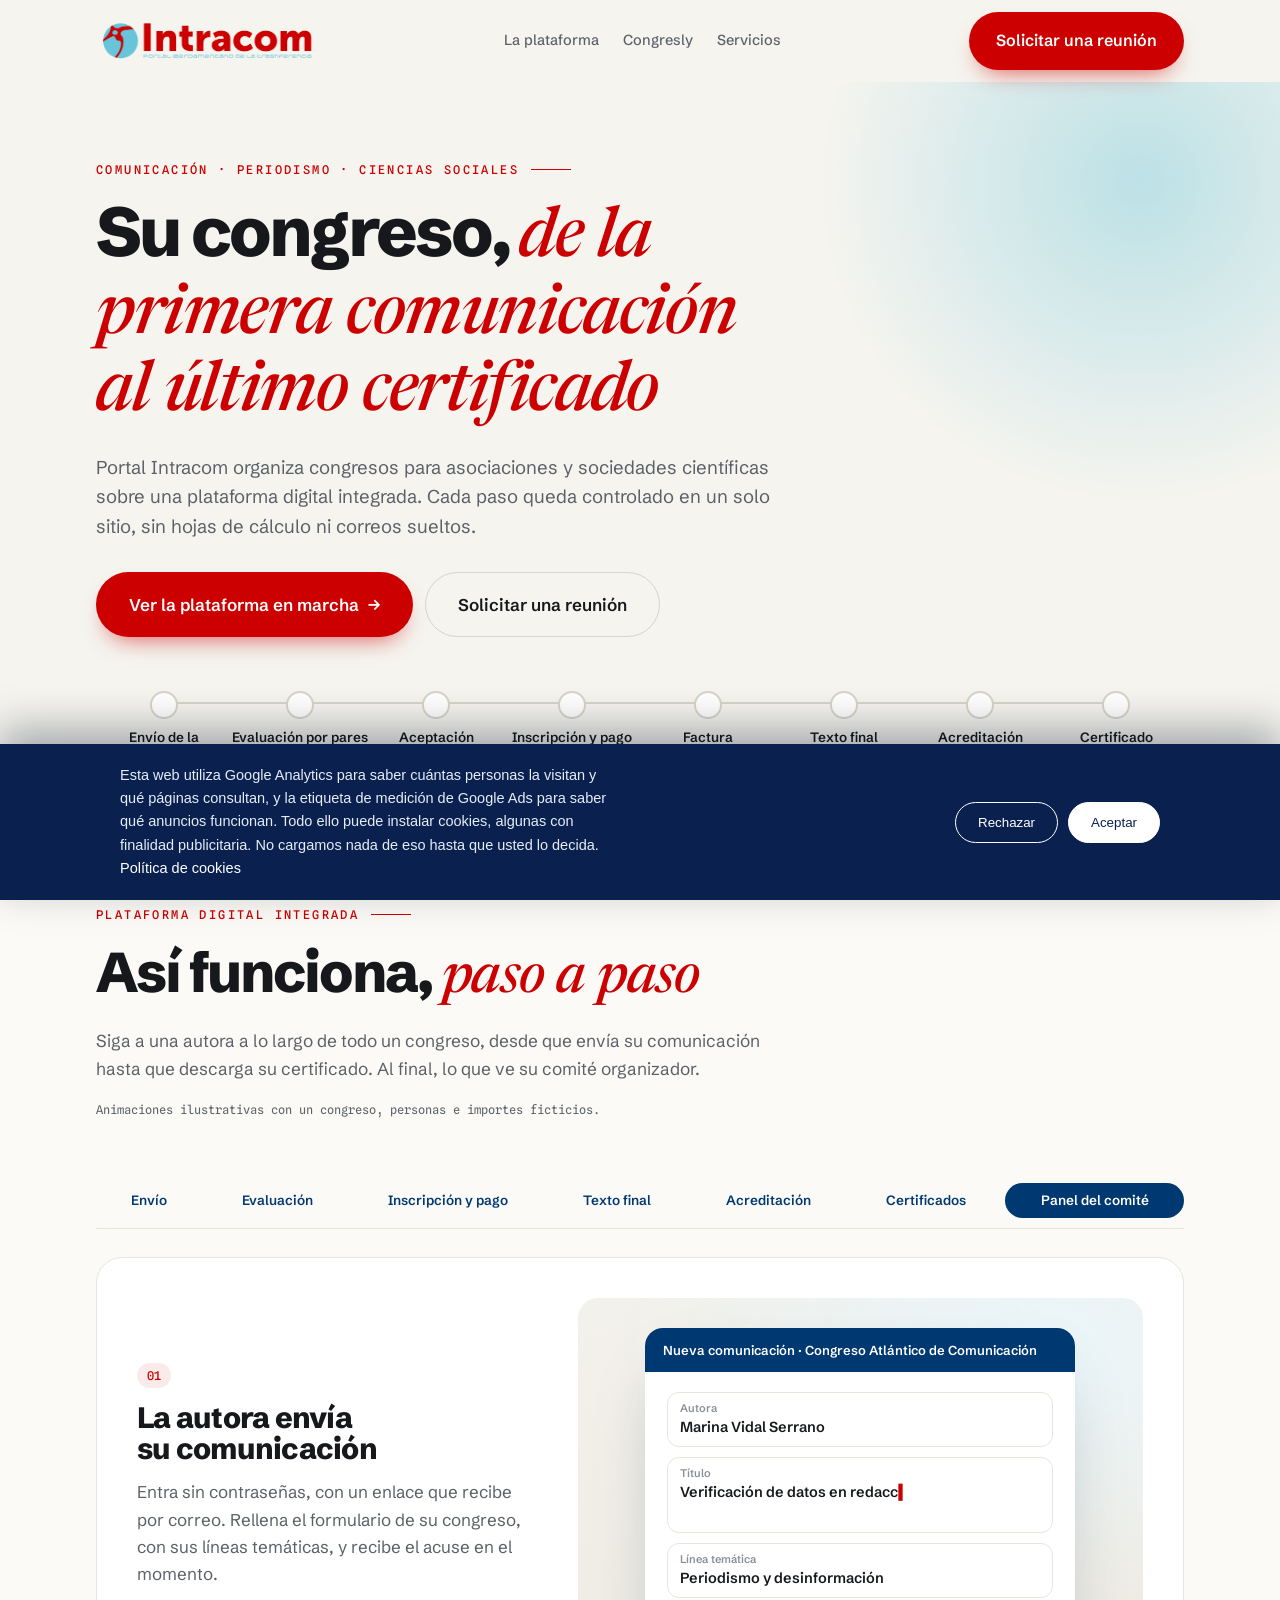
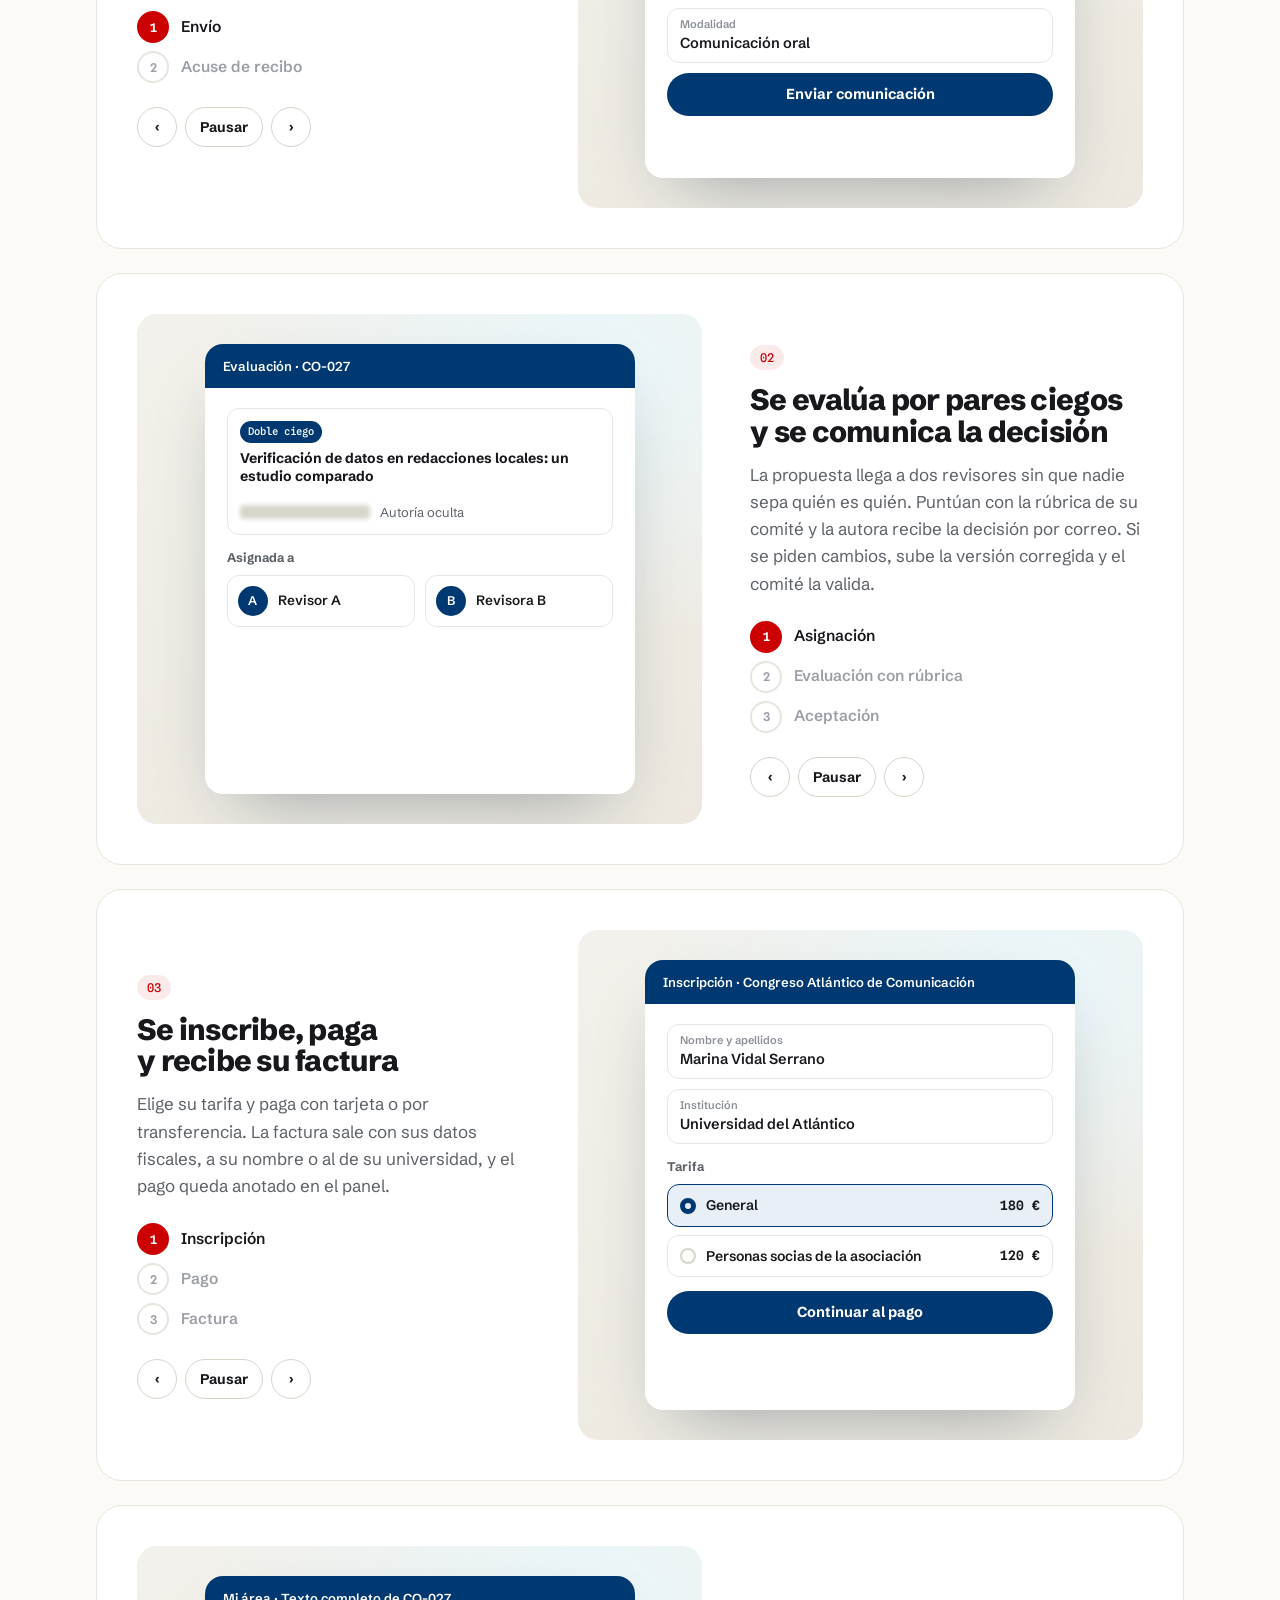
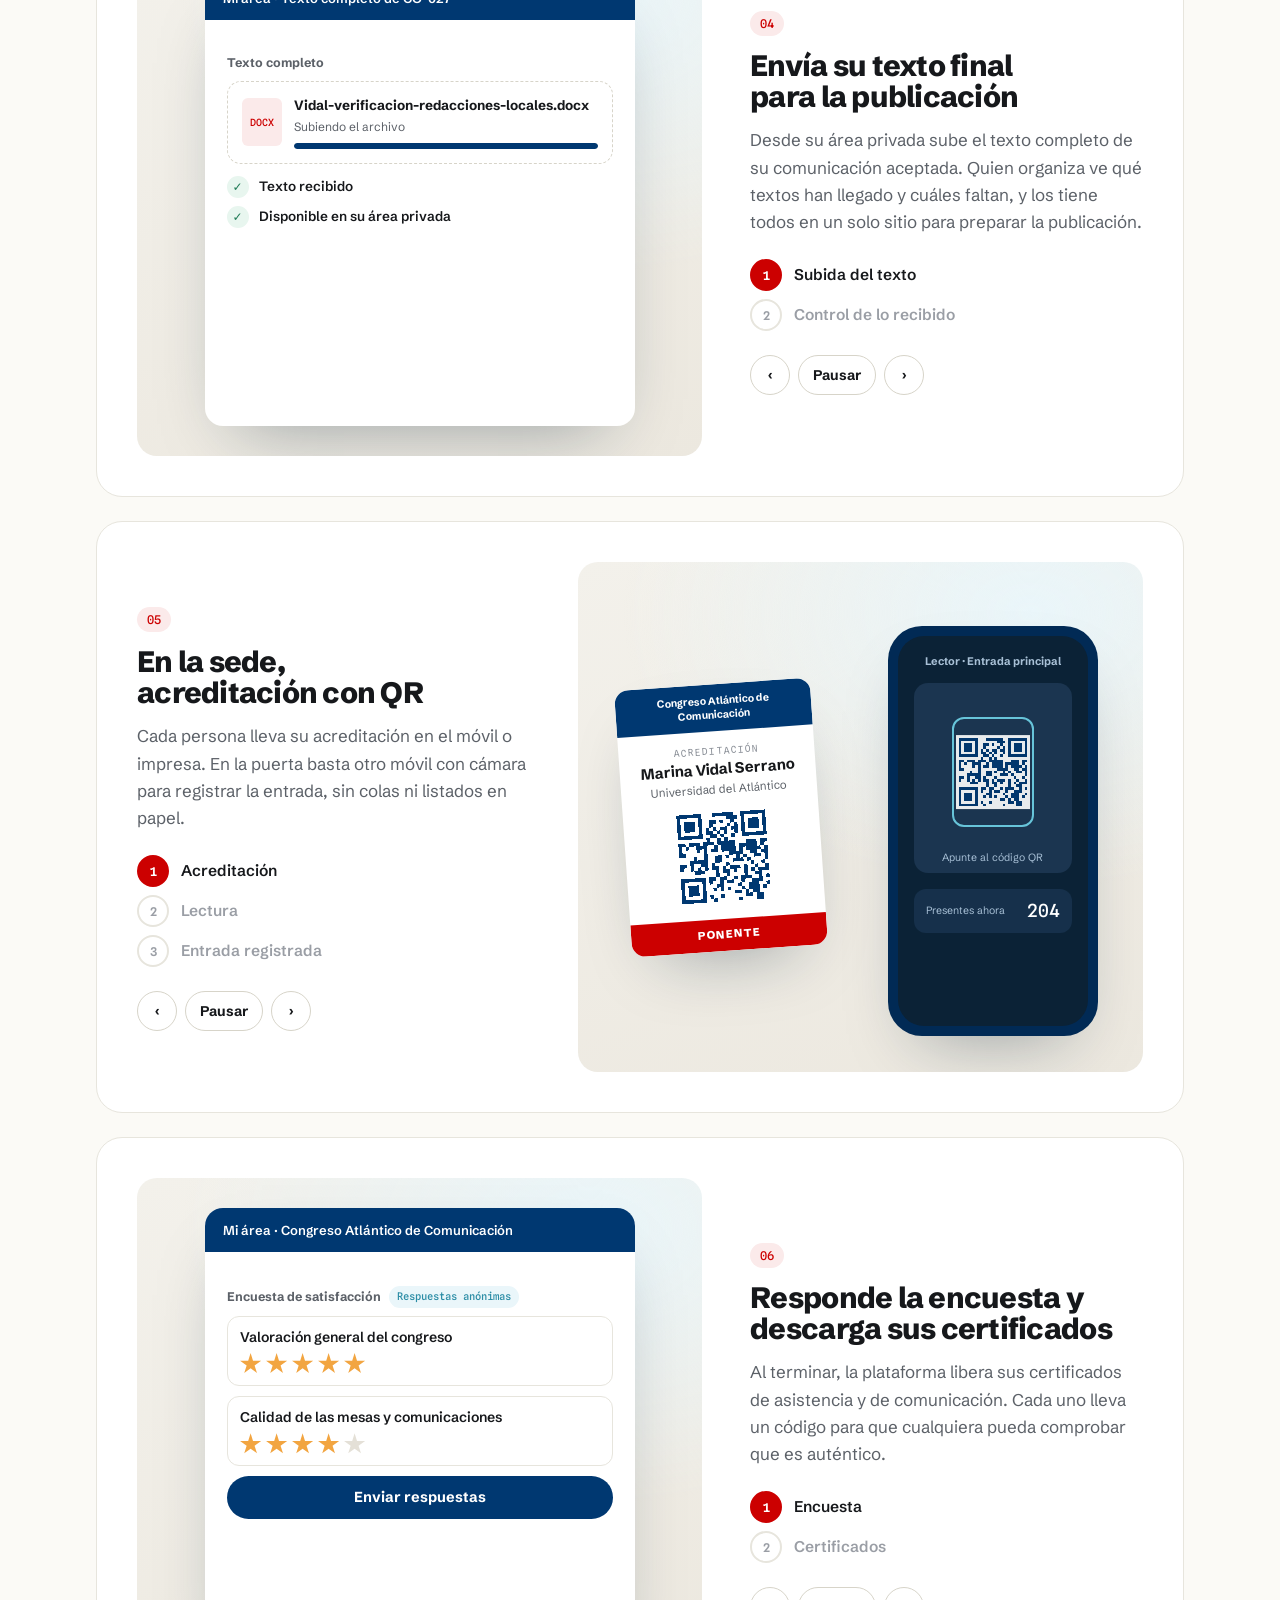
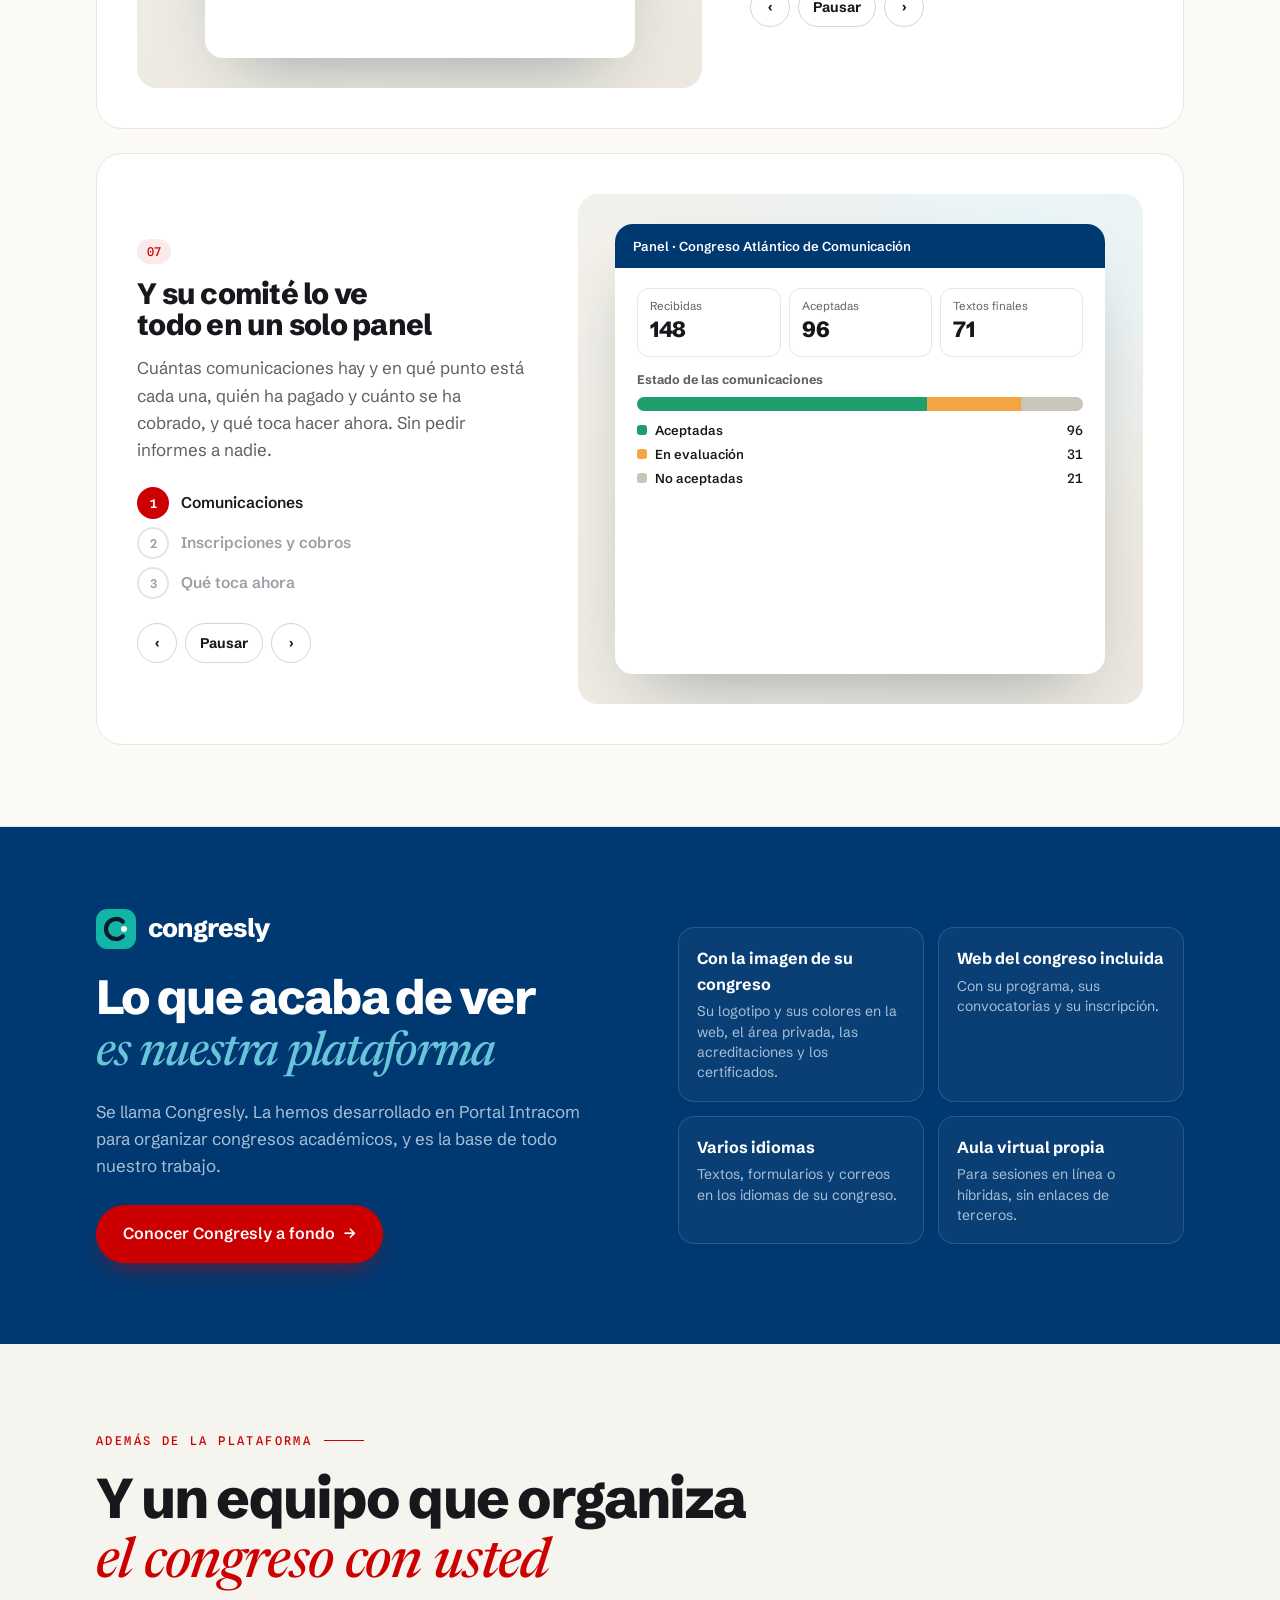
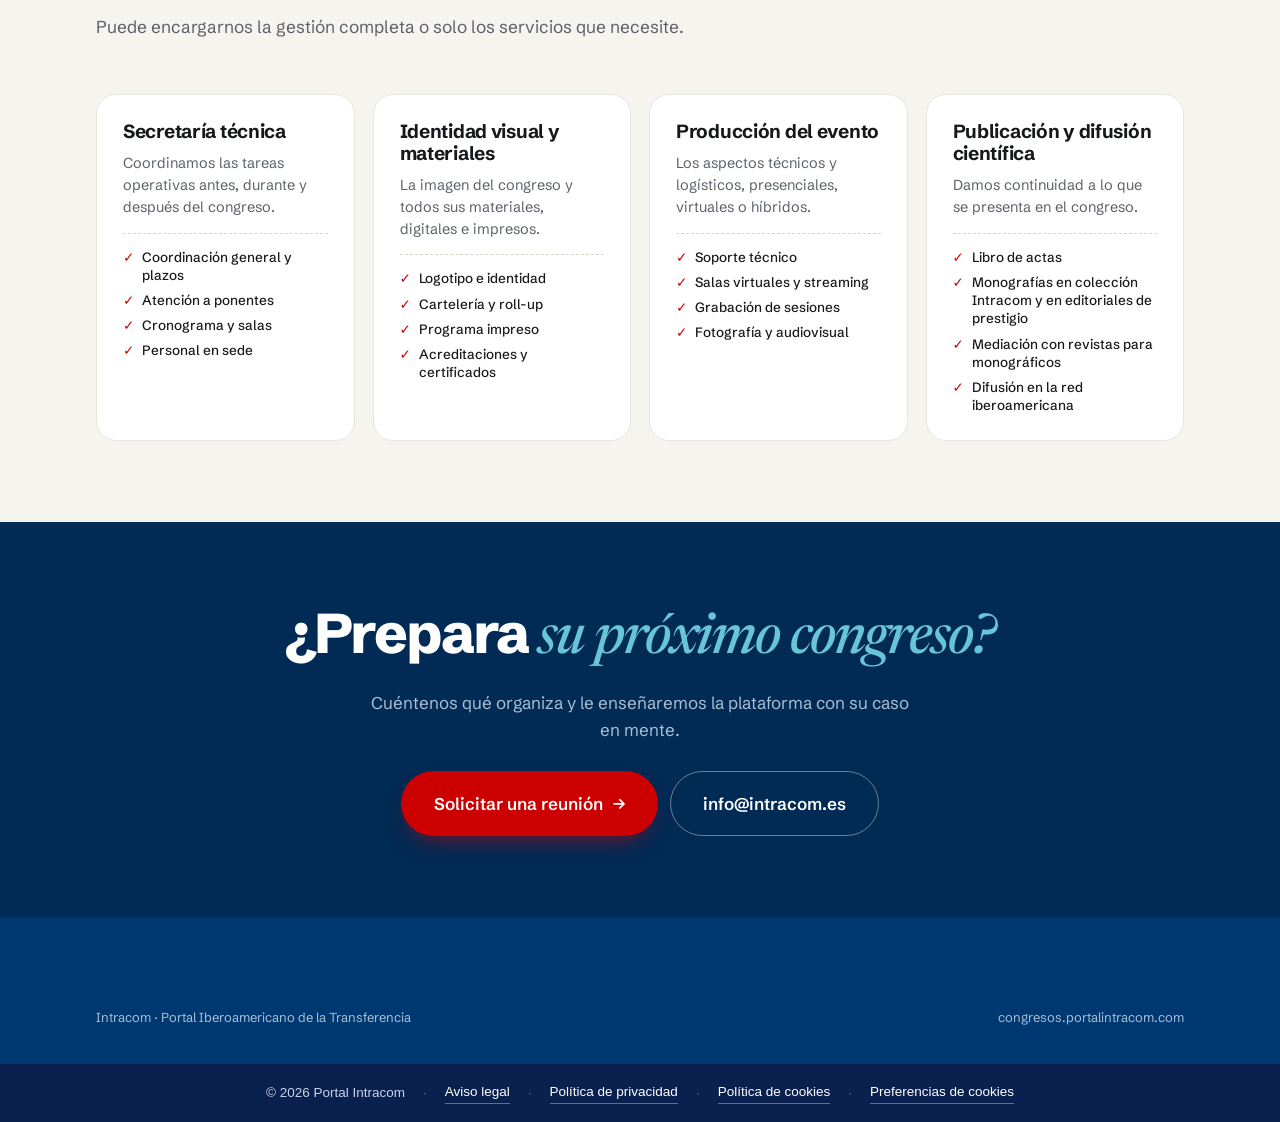
==== comunicacion/index.html @ d0b71572 "Página de campaña para sociedades de comunicación, periodismo y ciencias sociales Recorrido animado " ====
<!DOCTYPE html>
<html lang="es" data-theme="light">
<head>
<meta charset="utf-8">
<meta name="viewport" content="width=device-width, initial-scale=1">
<title>Su congreso, en una sola plataforma · Portal Intracom</title>
<meta name="description" content="Portal Intracom organiza congresos de comunicación, periodismo y ciencias sociales sobre una plataforma digital que controla todo el proceso: comunicaciones, evaluación por pares, inscripción, pago, factura, textos finales, acreditación y certificados.">
<meta name="robots" content="noindex, follow">
<link rel="canonical" href="https://congresos.portalintracom.com/comunicacion/">
<meta property="og:type" content="website">
<meta property="og:site_name" content="Portal Intracom">
<meta property="og:locale" content="es_ES">
<meta property="og:title" content="Su congreso, de la primera comunicación al último certificado">
<meta property="og:description" content="Organizamos su congreso de comunicación, periodismo o ciencias sociales sobre una plataforma digital integrada. Véala en marcha, paso a paso.">
<meta property="og:url" content="https://congresos.portalintracom.com/comunicacion/">
<meta property="og:image" content="https://congresos.portalintracom.com/og.png">
<meta property="og:image:width" content="1200">
<meta property="og:image:height" content="630">
<meta name="twitter:card" content="summary_large_image">
<link rel="preconnect" href="https://fonts.googleapis.com">
<link rel="preconnect" href="https://fonts.gstatic.com" crossorigin>
<link href="https://fonts.googleapis.com/css2?family=Schibsted+Grotesk:wght@400;500;600;700;800;900&family=Newsreader:ital,opsz,wght@0,6..72,500;1,6..72,500&family=Spline+Sans+Mono:wght@400;500&display=swap" rel="stylesheet">
<link rel="stylesheet" href="/styles.css">
<link rel="stylesheet" href="/tipografia.css">
<link rel="stylesheet" href="/comunicacion/comunicacion.css">
<link rel="icon" type="image/png" sizes="32x32" href="/favicon-32.png">
<link rel="icon" type="image/png" sizes="512x512" href="/favicon-512.png">
<link rel="apple-touch-icon" sizes="180x180" href="/favicon-180.png">
</head>
<body>

<header class="nav" id="nav">
  <div class="container nav-inner">
    <a class="brand" href="#inicio" aria-label="Intracom, Portal Iberoamericano de la Transferencia">
      <img src="/assets/intracom-horizontal.png" alt="Intracom · Portal Iberoamericano de la Transferencia">
    </a>
    <nav class="nav-links" id="navLinks">
      <a href="#plataforma">La plataforma</a>
      <a href="#congresly">Congresly</a>
      <a href="#equipo">Servicios</a>
    </nav>
    <div class="nav-cta">
      <a href="#contacto" class="btn btn-primary">Solicitar una reunión</a>
      <button class="nav-toggle" id="navToggle" aria-label="Menú">
        <svg width="26" height="26" viewBox="0 0 24 24" fill="none" stroke="currentColor" stroke-width="2"><path d="M3 6h18M3 12h18M3 18h18"/></svg>
      </button>
    </div>
  </div>
</header>

<main>

<!-- ============ APERTURA ============ -->
<section class="apertura" id="inicio">
  <div class="container">
    <p class="eyebrow"><span>Comunicación · Periodismo · Ciencias sociales</span></p>
    <h1 class="apertura__titulo">Su congreso, <em>de la primera comunicación al último certificado</em></h1>
    <p class="apertura__texto">Portal Intracom organiza congresos para asociaciones y sociedades científicas sobre una plataforma digital integrada. Cada paso queda controlado en un solo sitio, sin hojas de cálculo ni correos sueltos.</p>
    <div class="apertura__botones">
      <a class="btn btn-primary btn-lg" href="#plataforma">Ver la plataforma en marcha <span class="arr">→</span></a>
      <a class="btn btn-ghost btn-lg" href="#contacto">Solicitar una reunión</a>
    </div>
    <ol class="cadena" aria-label="Etapas que controla la plataforma">
      <li style="--i:0">Envío de la comunicación</li>
      <li style="--i:1">Evaluación por pares ciegos</li>
      <li style="--i:2">Aceptación</li>
      <li style="--i:3">Inscripción y pago</li>
      <li style="--i:4">Factura</li>
      <li style="--i:5">Texto final</li>
      <li style="--i:6">Acreditación</li>
      <li style="--i:7">Certificado</li>
    </ol>
  </div>
</section>

<!-- ============ LA PLATAFORMA ============ -->
<section class="plataforma" id="plataforma">
  <div class="container">
    <div class="section-head">
      <p class="eyebrow"><span>Plataforma digital integrada</span></p>
      <h2 class="h-title">Así funciona, <em>paso a paso</em></h2>
      <p class="lead">Siga a una autora a lo largo de todo un congreso, desde que envía su comunicación hasta que descarga su certificado. Al final, lo que ve su comité organizador.</p>
      <p class="plataforma__aviso">Animaciones ilustrativas con un congreso, personas e importes ficticios.</p>
    </div>

    <div class="hilo-marco">
      <nav class="hilo" id="hilo" aria-label="Capítulos del recorrido">
        <a href="#envio">Envío</a><a href="#evaluacion">Evaluación</a><a href="#inscripcion">Inscripción y pago</a><a href="#texto-final">Texto final</a><a href="#acreditacion">Acreditación</a><a href="#certificados">Certificados</a><a href="#panel">Panel del comité</a>
      </nav>
    </div>

    <div class="demos">

    <!-- 1. Envío -->
    <article class="demo" id="envio" data-pasos="2" data-tiempos="6200,4200">
      <div class="demo__texto">
        <span class="demo__num">01</span>
        <h3>La autora envía su comunicación</h3>
        <p>Entra sin contraseñas, con un enlace que recibe por correo. Rellena el formulario de su congreso, con sus líneas temáticas, y recibe el acuse en el momento.</p>
        <ol class="demo__pasos"><li>Envío</li><li>Acuse de recibo</li></ol>
        <div class="demo__mandos"><button class="mando" data-accion="anterior" aria-label="Paso anterior">‹</button><button class="mando" data-accion="pausa">Pausar</button><button class="mando" data-accion="siguiente" aria-label="Paso siguiente">›</button></div>
      </div>
      <div class="escenario" aria-hidden="true">
        <div class="ventana">
          <div class="ventana__cabeza">Nueva comunicación · Congreso Atlántico de Comunicación</div>
          <div class="capa capa--p1">
            <label class="campo"><span>Autora</span><b>Marina Vidal Serrano</b></label>
            <label class="campo campo--alto"><span>Título</span><b class="escribe" data-texto="Verificación de datos en redacciones locales: un estudio comparado"></b></label>
            <label class="campo"><span>Línea temática</span><b>Periodismo y desinformación</b></label>
            <label class="campo"><span>Modalidad</span><b>Comunicación oral</b></label>
            <div class="vboton pulsa">Enviar comunicación</div>
          </div>
          <div class="capa capa--p2">
            <div class="ficha"><span class="etiqueta">Recibida · CO-027</span><strong>Verificación de datos en redacciones locales: un estudio comparado</strong></div>
            <p class="aviso-ok aparece" style="--r:.4s">✉ Acuse de recibo enviado a la autora</p>
            <p class="aviso-ok aparece" style="--r:1s">✉ Coautoría avisada por correo</p>
            <p class="aviso-ok aparece" style="--r:1.6s">◉ En el panel: pendiente de asignar a revisión</p>
          </div>
        </div>
      </div>
    </article>

    <!-- 2. Evaluación -->
    <article class="demo demo--inversa" id="evaluacion" data-pasos="3" data-tiempos="3800,3800,4400">
      <div class="demo__texto">
        <span class="demo__num">02</span>
        <h3>Se evalúa por pares ciegos y se comunica la decisión</h3>
        <p>La propuesta llega a dos revisores sin que nadie sepa quién es quién. Puntúan con la rúbrica de su comité y la autora recibe la decisión por correo. Si se piden cambios, sube la versión corregida y el comité la valida.</p>
        <ol class="demo__pasos"><li>Asignación</li><li>Evaluación con rúbrica</li><li>Aceptación</li></ol>
        <div class="demo__mandos"><button class="mando" data-accion="anterior" aria-label="Paso anterior">‹</button><button class="mando" data-accion="pausa">Pausar</button><button class="mando" data-accion="siguiente" aria-label="Paso siguiente">›</button></div>
      </div>
      <div class="escenario" aria-hidden="true">
        <div class="ventana">
          <div class="ventana__cabeza">Evaluación · CO-027</div>
          <div class="capa capa--p1">
            <div class="ficha"><span class="etiqueta etiqueta--azul">Doble ciego</span><strong>Verificación de datos en redacciones locales: un estudio comparado</strong>
              <div class="oculto"><s></s> Autoría oculta</div></div>
            <p class="rotulito">Asignada a</p>
            <div class="revisores">
              <div class="revisor aparece" style="--r:.5s"><i>A</i>Revisor A</div>
              <div class="revisor aparece" style="--r:1s"><i>B</i>Revisora B</div>
            </div>
          </div>
          <div class="capa capa--p2">
            <div class="ficha"><span class="etiqueta">CO-027</span><strong>Rúbrica del comité científico</strong></div>
            <div class="barras">
              <div class="barra"><span>Aportación</span><i style="--v:88%"></i><b>8,8</b></div>
              <div class="barra"><span>Metodología</span><i style="--v:82%"></i><b>8,2</b></div>
              <div class="barra"><span>Relevancia social</span><i style="--v:92%"></i><b>9,2</b></div>
            </div>
            <div class="total"><span>Media</span><strong>8,7</strong></div>
          </div>
          <div class="capa capa--p3">
            <div class="decision"><span class="decision__icono">✓</span><div><strong>Aceptada</strong><span>Comunicación oral · Periodismo y desinformación</span></div></div>
            <p class="aviso-ok aparece" style="--r:.6s">✉ Decisión enviada a la autora</p>
            <p class="aviso-ok aparece" style="--r:1.2s">◉ Ya puede inscribirse y enviar su texto final</p>
          </div>
        </div>
      </div>
    </article>

    <!-- 3. Inscripción, pago y factura -->
    <article class="demo" id="inscripcion" data-pasos="3" data-tiempos="3900,4400,4400">
      <div class="demo__texto">
        <span class="demo__num">03</span>
        <h3>Se inscribe, paga y recibe su factura</h3>
        <p>Elige su tarifa y paga con tarjeta o por transferencia. La factura sale con sus datos fiscales, a su nombre o al de su universidad, y el pago queda anotado en el panel.</p>
        <ol class="demo__pasos"><li>Inscripción</li><li>Pago</li><li>Factura</li></ol>
        <div class="demo__mandos"><button class="mando" data-accion="anterior" aria-label="Paso anterior">‹</button><button class="mando" data-accion="pausa">Pausar</button><button class="mando" data-accion="siguiente" aria-label="Paso siguiente">›</button></div>
      </div>
      <div class="escenario" aria-hidden="true">
        <div class="ventana">
          <div class="ventana__cabeza">Inscripción · Congreso Atlántico de Comunicación</div>
          <div class="capa capa--p1">
            <label class="campo"><span>Nombre y apellidos</span><b>Marina Vidal Serrano</b></label>
            <label class="campo"><span>Institución</span><b>Universidad del Atlántico</b></label>
            <p class="rotulito">Tarifa</p>
            <div class="opciones">
              <div class="opcion opcion--elegida"><i></i>General<em>180 €</em></div>
              <div class="opcion"><i></i>Personas socias de la asociación<em>120 €</em></div>
            </div>
            <div class="vboton pulsa">Continuar al pago</div>
          </div>
          <div class="capa capa--p2">
            <p class="rotulito">Forma de pago</p>
            <div class="pagos">
              <div class="pago pago--elegido"><i></i>Tarjeta</div>
              <div class="pago pago--banco"><i></i>Transferencia</div>
            </div>
            <div class="tarjeta-pago"><span>•••• •••• •••• 4242</span><span>12/28</span></div>
            <div class="total"><span>Total</span><strong>180,00 €</strong></div>
            <div class="vboton pago-boton"><span class="pago-boton__a">Pagar 180,00 €</span><span class="pago-boton__b"><i class="girar"></i>Procesando el pago…</span><span class="pago-boton__c">✓ Pago aceptado</span></div>
          </div>
          <div class="capa capa--p3">
            <div class="factura">
              <div class="factura__cabeza"><div><small>Factura</small><strong>CA27-0143</strong></div><span class="etiqueta etiqueta--ok">Emitida</span></div>
              <div class="factura__linea"><span>Inscripción · General</span><span>148,76 €</span></div>
              <div class="factura__linea factura__linea--suave"><span>IVA 21 %</span><span>31,24 €</span></div>
              <div class="factura__linea factura__linea--total"><span>Total</span><span>180,00 €</span></div>
            </div>
            <p class="aviso-ok aparece" style="--r:.5s">✉ Enviada por correo a la autora</p>
            <p class="aviso-ok aparece" style="--r:1.1s">◉ En el panel: inscripción pagada</p>
          </div>
        </div>
      </div>
    </article>

    <!-- 4. Texto final -->
    <article class="demo demo--inversa" id="texto-final" data-pasos="2" data-tiempos="4600,5000">
      <div class="demo__texto">
        <span class="demo__num">04</span>
        <h3>Envía su texto final para la publicación</h3>
        <p>Desde su área privada sube el texto completo de su comunicación aceptada. Quien organiza ve qué textos han llegado y cuáles faltan, y los tiene todos en un solo sitio para preparar la publicación.</p>
        <ol class="demo__pasos"><li>Subida del texto</li><li>Control de lo recibido</li></ol>
        <div class="demo__mandos"><button class="mando" data-accion="anterior" aria-label="Paso anterior">‹</button><button class="mando" data-accion="pausa">Pausar</button><button class="mando" data-accion="siguiente" aria-label="Paso siguiente">›</button></div>
      </div>
      <div class="escenario" aria-hidden="true">
        <div class="ventana">
          <div class="ventana__cabeza">Mi área · Texto completo de CO-027</div>
          <div class="capa capa--p1">
            <p class="rotulito">Texto completo</p>
            <div class="archivo"><span class="archivo__icono">DOCX</span><div><strong>Vidal-verificacion-redacciones-locales.docx</strong><small>Subiendo el archivo</small><div class="progreso"><i></i></div></div></div>
            <ul class="comprueba">
              <li class="aparece" style="--r:2.2s">Texto recibido</li>
              <li class="aparece" style="--r:2.7s">Disponible en su área privada</li>
            </ul>
          </div>
          <div class="capa capa--p2">
            <p class="rotulito" style="margin-top:0">Textos finales · 71 de 96 recibidos</p>
            <div class="plazo aparece" style="--r:.2s"><small>CO-027</small>Vidal Serrano<span class="etiqueta etiqueta--ok">Recibido</span></div>
            <div class="plazo aparece" style="--r:.5s"><small>CO-031</small>Ortega Ruiz<span class="etiqueta etiqueta--ok">Recibido</span></div>
            <div class="plazo plazo--ahora aparece" style="--r:.8s"><small>CO-044</small>Lema Castro<span class="etiqueta etiqueta--azul">Pendiente</span></div>
            <div class="plazo aparece" style="--r:1.1s"><small>CO-052</small>Prieto Gil<span class="etiqueta etiqueta--ok">Recibido</span></div>
          </div>
        </div>
      </div>
    </article>

    <!-- 5. Acreditación -->
    <article class="demo" id="acreditacion" data-pasos="3" data-tiempos="3400,3000,4400">
      <div class="demo__texto">
        <span class="demo__num">05</span>
        <h3>En la sede, acreditación con QR</h3>
        <p>Cada persona lleva su acreditación en el móvil o impresa. En la puerta basta otro móvil con cámara para registrar la entrada, sin colas ni listados en papel.</p>
        <ol class="demo__pasos"><li>Acreditación</li><li>Lectura</li><li>Entrada registrada</li></ol>
        <div class="demo__mandos"><button class="mando" data-accion="anterior" aria-label="Paso anterior">‹</button><button class="mando" data-accion="pausa">Pausar</button><button class="mando" data-accion="siguiente" aria-label="Paso siguiente">›</button></div>
      </div>
      <div class="escenario escenario--qr" aria-hidden="true">
        <div class="acreditacion">
          <div class="acreditacion__franja">Congreso Atlántico de Comunicación</div>
          <div class="acreditacion__cuerpo">
            <small>Acreditación</small>
            <strong>Marina Vidal Serrano</strong>
            <span>Universidad del Atlántico</span>
            <div class="qr"></div>
          </div>
          <div class="acreditacion__rol">Ponente</div>
        </div>
        <div class="movil">
          <div class="movil__pantalla">
            <div class="movil__cabeza">Lector · Entrada principal</div>
            <div class="visor"><div class="visor__marco"></div><div class="visor__linea"></div><div class="qr qr--peq"></div><p>Apunte al código QR</p></div>
            <div class="lectura-ok"><span>✓</span><strong>Entrada registrada</strong><small>Marina Vidal · 09:02</small></div>
            <div class="contador"><small>Presentes ahora</small><b class="contador__a">204</b><b class="contador__b">205</b></div>
          </div>
        </div>
      </div>
    </article>

    <!-- 6. Certificados -->
    <article class="demo demo--inversa" id="certificados" data-pasos="2" data-tiempos="4200,5000">
      <div class="demo__texto">
        <span class="demo__num">06</span>
        <h3>Responde la encuesta y descarga sus certificados</h3>
        <p>Al terminar, la plataforma libera sus certificados de asistencia y de comunicación. Cada uno lleva un código para que cualquiera pueda comprobar que es auténtico.</p>
        <ol class="demo__pasos"><li>Encuesta</li><li>Certificados</li></ol>
        <div class="demo__mandos"><button class="mando" data-accion="anterior" aria-label="Paso anterior">‹</button><button class="mando" data-accion="pausa">Pausar</button><button class="mando" data-accion="siguiente" aria-label="Paso siguiente">›</button></div>
      </div>
      <div class="escenario" aria-hidden="true">
        <div class="ventana">
          <div class="ventana__cabeza">Mi área · Congreso Atlántico de Comunicación</div>
          <div class="capa capa--p1">
            <p class="rotulito">Encuesta de satisfacción <span class="etiqueta">Respuestas anónimas</span></p>
            <div class="pregunta"><span>Valoración general del congreso</span><div class="estrellas estrellas--1"><i style="--e:0"></i><i style="--e:1"></i><i style="--e:2"></i><i style="--e:3"></i><i style="--e:4"></i></div></div>
            <div class="pregunta"><span>Calidad de las mesas y comunicaciones</span><div class="estrellas estrellas--2"><i style="--e:0"></i><i style="--e:1"></i><i style="--e:2"></i><i style="--e:3"></i><i class="vacia"></i></div></div>
            <div class="vboton pulsa">Enviar respuestas</div>
          </div>
          <div class="capa capa--p2">
            <p class="rotulito">Mis certificados</p>
            <div class="certificado aparece" style="--r:.3s"><span class="certificado__sello">✓</span><div><strong>Certificado de asistencia</strong><small>Marina Vidal Serrano</small></div><em>↓</em></div>
            <div class="certificado aparece" style="--r:.8s"><span class="certificado__sello">✓</span><div><strong>Certificado de comunicación</strong><small>Verificación de datos en redacciones locales</small></div><em>↓</em></div>
            <p class="verificacion aparece" style="--r:1.4s">Con código de verificación</p>
          </div>
        </div>
      </div>
    </article>

    <!-- 7. Panel -->
    <article class="demo" id="panel" data-pasos="3" data-tiempos="4600,4600,5000">
      <div class="demo__texto">
        <span class="demo__num">07</span>
        <h3>Y su comité lo ve todo en un solo panel</h3>
        <p>Cuántas comunicaciones hay y en qué punto está cada una, quién ha pagado y cuánto se ha cobrado, y qué toca hacer ahora. Sin pedir informes a nadie.</p>
        <ol class="demo__pasos"><li>Comunicaciones</li><li>Inscripciones y cobros</li><li>Qué toca ahora</li></ol>
        <div class="demo__mandos"><button class="mando" data-accion="anterior" aria-label="Paso anterior">‹</button><button class="mando" data-accion="pausa">Pausar</button><button class="mando" data-accion="siguiente" aria-label="Paso siguiente">›</button></div>
      </div>
      <div class="escenario" aria-hidden="true">
        <div class="ventana ventana--panel">
          <div class="ventana__cabeza">Panel · Congreso Atlántico de Comunicación</div>
          <div class="capa capa--p1">
            <div class="cifras">
              <div class="cifra"><small>Recibidas</small><b>148</b></div>
              <div class="cifra"><small>Aceptadas</small><b>96</b></div>
              <div class="cifra"><small>Textos finales</small><b>71</b></div>
            </div>
            <p class="rotulito">Estado de las comunicaciones</p>
            <div class="reparto"><i class="r-ok" style="--v:65%"></i><i class="r-eval" style="--v:21%"></i><i class="r-no" style="--v:14%"></i></div>
            <div class="leyenda">
              <span style="--c:var(--verde-fuerte)">Aceptadas<em>96</em></span>
              <span style="--c:var(--ambar)">En evaluación<em>31</em></span>
              <span style="--c:#C9C5BA">No aceptadas<em>21</em></span>
            </div>
          </div>
          <div class="capa capa--p2">
            <div class="cifras">
              <div class="cifra"><small>Inscripciones</small><b>312</b></div>
              <div class="cifra"><small>Pagadas</small><b>286</b></div>
              <div class="cifra"><small>Cobrado</small><b>41.280 €</b></div>
            </div>
            <p class="rotulito">Estado de los pagos</p>
            <div class="reparto"><i class="r-azul" style="--v:92%"></i><i class="r-eval" style="--v:8%"></i></div>
            <div class="leyenda">
              <span style="--c:var(--blue)">Pagadas y facturadas<em>286</em></span>
              <span style="--c:var(--ambar)">Pendientes de pago<em>26</em></span>
            </div>
          </div>
          <div class="capa capa--p3">
            <p class="rotulito" style="margin-top:0">Qué toca ahora</p>
            <div class="plazo aparece" style="--r:.2s"><small>15 ene</small>Decisiones comunicadas<span class="etiqueta etiqueta--ok">Hecho</span></div>
            <div class="plazo plazo--ahora aparece" style="--r:.5s"><small>20 feb</small>Cierre de textos finales<span class="etiqueta etiqueta--azul">Siguiente</span></div>
            <div class="plazo aparece" style="--r:.8s"><small>1 mar</small>Cierre de inscripciones<span class="etiqueta">Próximo</span></div>
            <div class="plazo aparece" style="--r:1.1s"><small>18 mar</small>Inicio del congreso<span class="etiqueta">Próximo</span></div>
          </div>
        </div>
      </div>
    </article>

    </div>
  </div>
</section>

<!-- ============ CONGRESLY ============ -->
<section class="congresly" id="congresly">
  <div class="container congresly__fila">
    <div>
      <div class="congresly__marca">
        <svg viewBox="0 0 32 32" aria-hidden="true"><rect width="32" height="32" rx="9" fill="#12B5A6"/><path d="M21.5 10.2A8 8 0 1 0 21.5 21.8" fill="none" stroke="#0E1A2B" stroke-width="3.4" stroke-linecap="round"/><circle cx="22.4" cy="16" r="2.4" fill="#F6F4EF"/></svg>
        congresly
      </div>
      <h2>Lo que acaba de ver <em>es nuestra plataforma</em></h2>
      <p>Se llama Congresly. La hemos desarrollado en Portal Intracom para organizar congresos académicos, y es la base de todo nuestro trabajo.</p>
      <a class="btn btn-primary" href="https://www.congresly.com/" target="_blank" rel="noopener">Conocer Congresly a fondo <span class="arr">→</span></a>
    </div>
    <ul class="congresly__lista">
      <li><strong>Con la imagen de su congreso</strong><span>Su logotipo y sus colores en la web, el área privada, las acreditaciones y los certificados.</span></li>
      <li><strong>Web del congreso incluida</strong><span>Con su programa, sus convocatorias y su inscripción.</span></li>
      <li><strong>Varios idiomas</strong><span>Textos, formularios y correos en los idiomas de su congreso.</span></li>
      <li><strong>Aula virtual propia</strong><span>Para sesiones en línea o híbridas, sin enlaces de terceros.</span></li>
    </ul>
  </div>
</section>

<!-- ============ SERVICIOS ============ -->
<section class="equipo" id="equipo">
  <div class="container">
    <div class="section-head">
      <p class="eyebrow"><span>Además de la plataforma</span></p>
      <h2 class="h-title">Y un equipo que organiza <em>el congreso con usted</em></h2>
      <p class="lead">Puede encargarnos la gestión completa o solo los servicios que necesite.</p>
    </div>
    <div class="equipo__rejilla">
      <article class="servicio">
        <h3>Secretaría técnica</h3>
        <p>Coordinamos las tareas operativas antes, durante y después del congreso.</p>
        <ul><li>Coordinación general y plazos</li><li>Atención a ponentes</li><li>Cronograma y salas</li><li>Personal en sede</li></ul>
      </article>
      <article class="servicio">
        <h3>Identidad visual y materiales</h3>
        <p>La imagen del congreso y todos sus materiales, digitales e impresos.</p>
        <ul><li>Logotipo e identidad</li><li>Cartelería y roll-up</li><li>Programa impreso</li><li>Acreditaciones y certificados</li></ul>
      </article>
      <article class="servicio">
        <h3>Producción del evento</h3>
        <p>Los aspectos técnicos y logísticos, presenciales, virtuales o híbridos.</p>
        <ul><li>Soporte técnico</li><li>Salas virtuales y streaming</li><li>Grabación de sesiones</li><li>Fotografía y audiovisual</li></ul>
      </article>
      <article class="servicio">
        <h3>Publicación y difusión científica</h3>
        <p>Damos continuidad a lo que se presenta en el congreso.</p>
        <ul><li>Libro de actas</li><li>Monografías en colección Intracom y en editoriales de prestigio</li><li>Mediación con revistas para monográficos</li><li>Difusión en la red iberoamericana</li></ul>
      </article>
    </div>
  </div>
</section>

<!-- ============ CIERRE ============ -->
<section class="cierre" id="contacto">
  <div class="container">
    <h2>¿Prepara <em>su próximo congreso?</em></h2>
    <p>Cuéntenos qué organiza y le enseñaremos la plataforma con su caso en mente.</p>
    <div class="cierre__botones">
      <a class="btn btn-primary btn-lg" href="/#contacto">Solicitar una reunión <span class="arr">→</span></a>
      <a class="btn btn-ghost btn-lg boton-claro" href="mailto:info@intracom.es?subject=Propuesta%20para%20nuestro%20congreso">info@intracom.es</a>
    </div>
  </div>
</section>

</main>

<footer class="footer">
  <div class="container">
    <div class="footer-bottom">
      <span>Intracom · Portal Iberoamericano de la Transferencia</span>
      <a href="/">congresos.portalintracom.com</a>
    </div>
  </div>
</footer>

<script src="/comunicacion/comunicacion.js"></script>
<script src="/legal.js" defer></script>
<script src="/cookies.js" defer></script>
</body>
</html>
---- styles.css ----
/* ============================================================
   INTRACOM · Congresos — Landing styles
   Brand: Red #CC0000 · Sky #67C4D9 · Institutional Navy #0B2236
   Type: Schibsted Grotesk (display) · Hanken Grotesk (text) · Spline Sans Mono (labels)
   ============================================================ */

:root{
  /* surfaces — light (default) */
  --paper:#F5F4EF;
  --surface:#FFFFFF;
  --surface-2:#FBFAF6;
  --ink:#16181B;
  --muted:#5C6168;
  --border:#E7E5DD;
  --border-strong:#D7D4C9;

  /* institutional blue (dark break sections) */
  --navy:#003871;
  --navy-2:#0B4A8C;
  --navy-text:#EAF4F8;
  --navy-muted:#A8C0D6;
  --navy-border:rgba(255,255,255,.13);

  /* brand */
  --blue:#003871;
  --blue-deep:#012A55;
  --blue-50:#E8EFF7;
  --red:#CC0000;
  --red-600:#AE0000;
  --red-700:#900000;
  --red-50:#FBEAEA;
  --sky:#67C4D9;
  --sky-deep:#2C8DA6;
  --sky-50:#EAF6FA;

  /* acento — manda en botones y cifras destacadas */
  --accent:var(--red);
  --accent-600:var(--red-600);
  --accent-ink:#FFFFFF;
  --accent-soft:var(--red-50);

  /* type */
  --font-display:"Schibsted Grotesk", system-ui, sans-serif;
  --font-text:"Hanken Grotesk", system-ui, sans-serif;
  --font-mono:"Spline Sans Mono", ui-monospace, monospace;

  --maxw:1200px;
  --gutter:clamp(20px, 5vw, 56px);
  --radius:22px;
  --radius-sm:14px;
  --shadow:0 1px 2px rgba(16,18,20,.04), 0 18px 40px -24px rgba(16,18,20,.22);
  --shadow-lg:0 30px 70px -32px rgba(11,34,54,.40);
  --ring:0 0 0 1px var(--border);
}

[data-theme="dark"]{
  --paper:#071E33;
  --surface:#0C2C49;
  --surface-2:#09253E;
  --ink:#EAF4F8;
  --muted:#A6BECE;
  --border:#1A3D5C;
  --border-strong:#244e70;
  --navy:#021E3C;
  --navy-2:#073564;
  --shadow:0 1px 2px rgba(0,0,0,.3), 0 22px 44px -26px rgba(0,0,0,.6);
  --shadow-lg:0 34px 80px -34px rgba(0,0,0,.7);
}

*{box-sizing:border-box}
html{scroll-behavior:smooth}
@media (prefers-reduced-motion:reduce){html{scroll-behavior:auto}}
body{
  margin:0;
  font-family:var(--font-text);
  background:var(--paper);
  color:var(--ink);
  -webkit-font-smoothing:antialiased;
  text-rendering:optimizeLegibility;
  font-size:17px;
  line-height:1.6;
  overflow-x:hidden;
  transition:background .4s ease, color .4s ease;
}
img{max-width:100%;display:block}
a{color:inherit;text-decoration:none}
button{font-family:inherit}
::selection{background:var(--accent);color:var(--accent-ink)}

/* ---------- layout primitives ---------- */
.container{max-width:var(--maxw);margin-inline:auto;padding-inline:var(--gutter)}
.section{padding-block:clamp(72px,11vh,140px);position:relative}
.section--tight{padding-block:clamp(48px,7vh,84px)}
.eyebrow{
  font-family:var(--font-mono);
  font-size:12px;
  letter-spacing:.22em;
  text-transform:uppercase;
  color:var(--accent);
  font-weight:500;
  display:inline-flex;align-items:center;gap:.6em;
  margin:0 0 18px;
}
.eyebrow::before{content:"";width:22px;height:1.5px;background:var(--accent);display:inline-block}
.section-head{max-width:760px;margin-bottom:clamp(40px,6vh,68px)}
.section-head.center{margin-inline:auto;text-align:center}
.section-head.center .eyebrow{justify-content:center}
h1,h2,h3,h4{font-family:var(--font-display);font-weight:700;line-height:1.04;letter-spacing:-.02em;margin:0}
.h-title{font-size:clamp(30px,4.4vw,54px);font-weight:800;letter-spacing:-.03em;text-wrap:balance}
.lead{font-size:clamp(17px,1.4vw,20px);color:var(--muted);margin-top:18px;text-wrap:pretty;max-width:62ch}

/* ---------- buttons ---------- */
.btn{
  display:inline-flex;align-items:center;justify-content:center;gap:.55em;
  font-family:var(--font-text);font-weight:600;font-size:16px;
  padding:15px 26px;border-radius:999px;border:1.5px solid transparent;
  cursor:pointer;transition:transform .25s cubic-bezier(.2,.7,.3,1),background .25s,box-shadow .25s,color .25s,border-color .25s;
  white-space:nowrap;
}
.btn .arr{transition:transform .3s cubic-bezier(.2,.7,.3,1)}
.btn:hover .arr{transform:translateX(4px)}
.btn-primary{background:var(--accent);color:var(--accent-ink);box-shadow:0 12px 24px -12px color-mix(in srgb,var(--accent) 70%,transparent)}
.btn-primary:hover{background:var(--accent-600);transform:translateY(-2px);box-shadow:0 18px 30px -12px color-mix(in srgb,var(--accent) 70%,transparent)}
.btn-ghost{background:transparent;color:var(--ink);border-color:var(--border-strong)}
.btn-ghost:hover{border-color:var(--ink);transform:translateY(-2px)}
.btn-lg{padding:18px 32px;font-size:17px}
.on-navy .btn-ghost{color:var(--navy-text);border-color:var(--navy-border)}
.on-navy .btn-ghost:hover{border-color:var(--navy-text);background:rgba(255,255,255,.06)}

/* ---------- reveal animation ----------
   Base state is VISIBLE (safe for captures/print/throttled tabs).
   Only elements scrolled INTO view get .anim, which plays a one-shot
   entrance from hidden->visible. Anything not animating stays visible. */
.reveal{opacity:1;transform:none}
@media (prefers-reduced-motion:no-preference){
  .reveal.anim{animation:revIn .72s cubic-bezier(.16,.8,.3,1) both}
}
@keyframes revIn{from{opacity:0;transform:translateY(26px)}to{opacity:1;transform:none}}
.reveal.anim[data-d="1"]{animation-delay:.08s}
.reveal.anim[data-d="2"]{animation-delay:.16s}
.reveal.anim[data-d="3"]{animation-delay:.24s}
.reveal.anim[data-d="4"]{animation-delay:.32s}
.reveal.anim[data-d="5"]{animation-delay:.40s}

/* ============================================================
   NAV
   ============================================================ */
.nav{position:sticky;top:0;z-index:60;transition:background .3s,box-shadow .3s,border-color .3s}
.nav-inner{display:flex;align-items:center;justify-content:space-between;gap:20px;height:82px}
.nav.scrolled{background:color-mix(in srgb,var(--paper) 86%,transparent);backdrop-filter:saturate(1.4) blur(14px);border-bottom:1px solid var(--border);box-shadow:0 10px 30px -24px rgba(16,18,20,.4)}
.brand{display:flex;align-items:center;flex-shrink:0}
.brand img{height:48px;width:auto}
.brand-text{display:flex;flex-direction:column;line-height:1}
.brand-text b{font-family:var(--font-display);font-weight:800;font-size:19px;letter-spacing:-.02em}
.brand-text span{font-family:var(--font-mono);font-size:8.5px;letter-spacing:.18em;color:var(--muted);text-transform:uppercase;margin-top:3px}
.nav-links{display:flex;align-items:center;gap:2px}
.nav-links a{font-size:14.5px;font-weight:500;color:var(--muted);padding:9px 11px;border-radius:999px;transition:color .2s,background .2s;white-space:nowrap}
.nav-links a:hover{color:var(--ink);background:color-mix(in srgb,var(--ink) 6%,transparent)}
.nav-cta{display:flex;align-items:center;gap:10px}
.nav-toggle{display:none;background:none;border:0;cursor:pointer;padding:8px;color:var(--ink)}
@media(max-width:980px){
  .nav-links{position:fixed;inset:82px 0 auto 0;flex-direction:column;align-items:stretch;gap:2px;background:var(--surface);padding:16px var(--gutter) 26px;border-bottom:1px solid var(--border);transform:translateY(-130%);transition:transform .4s cubic-bezier(.2,.7,.3,1);box-shadow:var(--shadow)}
  .nav-links.open{transform:none}
  .nav-links a{padding:13px 8px;font-size:17px;border-bottom:1px solid var(--border)}
  .nav-toggle{display:inline-flex}
  .nav-cta .btn:not(.nav-toggle){display:none}
  .brand img{height:40px}
}

/* ============================================================
   HERO (S1)
   ============================================================ */
.hero{position:relative;overflow:clip;padding-top:clamp(40px,7vh,90px);padding-bottom:clamp(60px,9vh,120px)}
.hero-bg{position:absolute;inset:0;z-index:0;pointer-events:none;overflow:clip}
.hero-blob{position:absolute;border-radius:50%;filter:blur(60px);opacity:.5}
.hero-blob.a{width:520px;height:520px;background:radial-gradient(circle,color-mix(in srgb,var(--sky) 70%,transparent),transparent 70%);top:-160px;right:-90px}
.hero-blob.b{width:460px;height:460px;background:radial-gradient(circle,color-mix(in srgb,var(--red) 32%,transparent),transparent 70%);bottom:-200px;left:-120px}
.hero-grid-tex{position:absolute;inset:0;background-image:linear-gradient(var(--border) 1px,transparent 1px),linear-gradient(90deg,var(--border) 1px,transparent 1px);background-size:62px 62px;opacity:.4;mask-image:radial-gradient(ellipse 80% 70% at 50% 0%,#000,transparent 75%)}
.hero-inner{position:relative;z-index:2}

/* centered variant (default) */
.hero-pill{display:inline-flex;align-items:center;gap:9px;font-size:13.5px;font-weight:500;color:var(--muted);background:var(--surface);border:1px solid var(--border);padding:7px 7px 7px 14px;border-radius:999px;box-shadow:var(--shadow);margin-bottom:30px}
.hero-pill .dot{width:7px;height:7px;border-radius:50%;background:var(--sky-deep);box-shadow:0 0 0 4px color-mix(in srgb,var(--sky) 40%,transparent)}
.hero-pill .tag{font-family:var(--font-mono);font-size:11px;letter-spacing:.04em;background:var(--accent-soft);color:var(--accent-600);padding:4px 9px;border-radius:999px}
.hero-title{font-size:clamp(38px,6.4vw,82px);font-weight:800;letter-spacing:-.035em;line-height:.98;text-wrap:balance}
.hero-title .hl{color:var(--accent);position:relative;white-space:nowrap}
.hero-sub{font-size:clamp(17px,1.5vw,21px);color:var(--muted);max-width:60ch;margin:26px auto 0;text-wrap:pretty}
.hero-actions{display:flex;gap:14px;flex-wrap:wrap;margin-top:38px}
.hero[data-layout="centered"] .hero-inner{text-align:center;max-width:920px;margin-inline:auto;display:flex;flex-direction:column;align-items:center}
.hero[data-layout="centered"] .hero-visual{margin-top:54px;width:100%}

/* asymmetric variant */
.hero[data-layout="asym"] .hero-inner{display:grid;grid-template-columns:1.15fr .95fr;gap:clamp(30px,5vw,70px);align-items:center;text-align:left}
.hero[data-layout="asym"] .hero-title{font-size:clamp(36px,4.9vw,66px)}
.hero[data-layout="asym"] .hero-sub{margin-inline:0}
.hero[data-layout="asym"] .hero-actions{justify-content:flex-start}
.hero[data-layout="asym"] .hero-copy-visual{display:none}
.hero[data-layout="centered"] .hero-side-visual{display:none}

/* hero proof bar (centered) */
/* formulario corto de la portada */
.hero-lead{width:100%;max-width:820px;margin-top:38px;display:flex;flex-direction:column;align-items:center}
.hero-form{width:100%;background:var(--surface);border:1px solid var(--border);border-radius:var(--radius);padding:clamp(20px,2.6vw,30px);box-shadow:var(--shadow-lg);text-align:left}
.hero-form-title{font-weight:700;font-size:17px;color:var(--ink);margin:0 0 16px}
.hero-form-fields{display:grid;grid-template-columns:repeat(3,1fr);gap:12px}
.hero-form .field{margin-bottom:12px}
.hero-form-note{font-size:13px;color:var(--muted);margin:12px 0 0;text-align:center}
.hero-form-ok{width:100%;background:var(--surface);border:1px solid var(--border);border-radius:var(--radius);box-shadow:var(--shadow-lg)}
.hero-more{margin-top:20px;font-weight:600;color:var(--blue);text-decoration:none}
.hero-more:hover{color:var(--accent)}
@media (max-width:760px){.hero-form-fields{grid-template-columns:1fr;gap:0}}
.hero-proof{display:inline-flex;align-items:stretch;gap:clamp(14px,2.6vw,28px);background:var(--surface);border:1px solid var(--border);border-radius:18px;padding:15px clamp(20px,3vw,30px);box-shadow:var(--shadow)}
.hero-proof .hp-item{display:flex;align-items:center;gap:11px;text-align:left;font-size:14px;color:var(--muted);line-height:1.28;max-width:18ch}
.hero-proof .hp-item .hp-ic{width:30px;height:30px;border-radius:9px;display:grid;place-items:center;background:var(--sky-50);color:var(--sky-deep);flex-shrink:0}
.hero-proof .hp-item b{color:var(--blue);font-weight:700}
.hero-proof .hp-sep{width:1px;background:var(--border-strong)}

/* hero blue panel (asymmetric) */
.hero-panel{position:relative;overflow:hidden;background:linear-gradient(158deg,var(--blue),var(--blue-deep));border:1px solid rgba(103,196,217,.28);border-radius:var(--radius);padding:clamp(26px,3vw,40px);box-shadow:var(--shadow-lg);color:var(--navy-text)}
.hero-panel::after{content:"";position:absolute;width:300px;height:300px;border-radius:50%;background:radial-gradient(circle,rgba(103,196,217,.30),transparent 66%);top:-130px;right:-100px;pointer-events:none}
.hero-panel .hp-tag{display:inline-flex;align-items:center;gap:9px;font-family:var(--font-mono);font-size:11px;letter-spacing:.16em;text-transform:uppercase;color:var(--sky);margin-bottom:24px;position:relative;z-index:2}
.hero-panel .hp-tag .dot{width:7px;height:7px;border-radius:50%;background:var(--sky);box-shadow:0 0 0 4px rgba(103,196,217,.22)}
.hero-panel .hp-grid{display:grid;grid-template-columns:1fr 1fr;gap:10px;position:relative;z-index:2}
.hero-panel .hpc{padding:18px;border-radius:15px;background:rgba(255,255,255,.05);border:1px solid rgba(255,255,255,.09)}
.hero-panel .hpc b{display:block;font-family:var(--font-display);font-weight:800;font-size:clamp(28px,3vw,40px);letter-spacing:-.035em;line-height:.85;color:var(--sky);margin-bottom:9px}
.hero-panel .hpc b .sym{font-size:.6em;opacity:.85}
.hero-panel .hpc span{font-size:13px;color:var(--navy-muted);line-height:1.3}
@media(max-width:860px){
  .hero[data-layout="asym"] .hero-inner{grid-template-columns:1fr;text-align:center}
  .hero[data-layout="asym"] .hero-actions{justify-content:center}
  .hero[data-layout="asym"] .hero-sub{margin-inline:auto}
  .hero[data-layout="asym"] .hero-side-visual{display:none}
  .hero[data-layout="asym"] .hero-copy-visual{display:block;margin-top:46px}
}
@media(max-width:460px){
  .hero-proof{flex-wrap:wrap;justify-content:center;gap:18px}
  .hero-proof .hp-sep{display:none}
  .hero-proof .hp-item{flex:1;min-width:84px;align-items:center;text-align:center}
}

/* placeholder image utility */
.ph{position:relative;background:
  repeating-linear-gradient(135deg,color-mix(in srgb,var(--sky) 24%,var(--surface)) 0 11px,color-mix(in srgb,var(--sky) 13%,var(--surface)) 11px 22px);
  display:grid;place-items:center;color:var(--sky-deep);overflow:hidden}
.ph[data-tone="red"]{background:repeating-linear-gradient(135deg,color-mix(in srgb,var(--red) 16%,var(--surface)) 0 11px,color-mix(in srgb,var(--red) 8%,var(--surface)) 11px 22px);color:var(--red-600)}
.ph[data-tone="navy"]{background:repeating-linear-gradient(135deg,#0A4A86 0 11px,#073E74 11px 22px);color:var(--sky)}
.ph .ph-label{font-family:var(--font-mono);font-size:11px;letter-spacing:.06em;text-transform:uppercase;padding:6px 12px;border:1px dashed currentColor;border-radius:999px;background:color-mix(in srgb,var(--surface) 55%,transparent);text-align:center;max-width:80%}

/* ============================================================
   COUNTERS (S2)
   ============================================================ */
.stats{background:var(--surface-2);border-block:1px solid var(--border)}
.stats-grid{display:grid;grid-template-columns:repeat(4,1fr);gap:clamp(20px,3vw,40px)}
.stat{padding:6px 4px}
.stat .num{font-family:var(--font-display);font-weight:800;font-size:clamp(44px,5.6vw,76px);letter-spacing:-.04em;line-height:1;color:var(--ink);display:flex;align-items:baseline}
.stat .num .sym{color:var(--accent);font-size:.62em;margin-right:.04em}
.stat .num .suf{color:var(--accent);font-size:.62em}
.stat .label{margin-top:12px;font-size:15px;color:var(--muted);font-weight:500;max-width:22ch}
.stat .bar{height:3px;width:46px;background:var(--accent);border-radius:2px;margin-top:18px;opacity:.85}
@media(max-width:860px){.stats-grid{grid-template-columns:repeat(2,1fr);gap:34px 22px}}
@media(max-width:430px){.stats-grid{grid-template-columns:1fr 1fr}}

/* ============================================================
   LOGO STRIP (S3)
   ============================================================ */
.marquee-sec{padding-block:clamp(40px,6vh,72px)}
.marquee-lead{text-align:center;color:var(--muted);font-size:15px;margin-bottom:32px}
.marquee{position:relative;overflow:hidden;mask-image:linear-gradient(90deg,transparent,#000 8%,#000 92%,transparent)}
.marquee-track{display:flex;gap:22px;width:max-content;animation:scrollx 44s linear infinite}
.marquee:hover .marquee-track{animation-play-state:paused}
@keyframes scrollx{to{transform:translateX(-50%)}}
.logo-item{flex-shrink:0;width:190px;height:98px;display:flex;align-items:center;justify-content:center;padding:16px 24px;background:var(--surface);border:1px solid var(--border);border-radius:16px;box-shadow:var(--shadow);transition:transform .3s,box-shadow .3s,border-color .3s}
.logo-item:hover{transform:translateY(-3px);box-shadow:var(--shadow-lg);border-color:var(--border-strong)}
.logo-item img{max-width:100%;max-height:60px;width:auto;height:auto;object-fit:contain}
@media (prefers-reduced-motion:reduce){.marquee-track{animation:none;flex-wrap:wrap;justify-content:center;width:auto;gap:16px}}

/* ============================================================
   BENEFITS (S4)
   ============================================================ */
.benefits-grid{display:grid;grid-template-columns:repeat(3,1fr);gap:18px}
.benefit{grid-column:span 1;background:var(--surface);border:1px solid var(--border);border-radius:var(--radius);padding:30px;position:relative;overflow:hidden;transition:transform .35s cubic-bezier(.2,.7,.3,1),box-shadow .35s,border-color .35s}
.benefit:hover{transform:translateY(-4px);box-shadow:var(--shadow);border-color:var(--border-strong)}
.benefit.feat{grid-column:span 1}
.benefit .b-ic{width:54px;height:54px;border-radius:15px;display:grid;place-items:center;margin-bottom:22px;background:var(--accent-soft);color:var(--accent-600);transition:transform .35s}
.benefit:hover .b-ic{transform:scale(1.06) rotate(-3deg)}
.benefit h3{font-size:21px;font-weight:700;letter-spacing:-.01em;margin-bottom:10px}
.benefit p{color:var(--muted);font-size:15.5px;margin:0}
.benefit .b-num{position:absolute;top:22px;right:26px;font-family:var(--font-mono);font-size:12px;color:var(--border-strong)}
@media(max-width:920px){.benefits-grid{grid-template-columns:repeat(2,1fr)}}
@media(max-width:560px){.benefits-grid{grid-template-columns:1fr}}

/* ============================================================
   SERVICES (S5) — tabs / accordion
   ============================================================ */
.services-layout{display:grid;grid-template-columns:.92fr 1.25fr;gap:clamp(20px,3vw,48px);align-items:start}
.svc-tabs{display:flex;flex-direction:column;gap:6px;position:sticky;top:96px}
.svc-tab{display:flex;align-items:center;gap:14px;text-align:left;background:transparent;border:0;border-radius:14px;padding:16px 18px;cursor:pointer;color:var(--muted);transition:background .25s,color .25s;width:100%}
.svc-tab .t-ic{width:40px;height:40px;border-radius:11px;display:grid;place-items:center;background:var(--surface);border:1px solid var(--border);color:var(--ink);flex-shrink:0;transition:all .25s}
.svc-tab .t-name{font-family:var(--font-display);font-weight:600;font-size:17.5px;letter-spacing:-.01em}
.svc-tab .t-i{margin-left:auto;opacity:0;transition:opacity .25s,transform .25s;transform:translateX(-6px)}
.svc-tab:hover{color:var(--ink);background:color-mix(in srgb,var(--ink) 4%,transparent)}
.svc-tab.active{color:var(--ink);background:var(--surface);box-shadow:var(--shadow);border:1px solid var(--border)}
.svc-tab.active .t-ic{background:var(--accent);color:var(--accent-ink);border-color:var(--accent)}
.svc-tab.active .t-i{opacity:1;transform:none;color:var(--accent)}
.svc-panel{background:var(--surface);border:1px solid var(--border);border-radius:var(--radius);padding:clamp(26px,3vw,42px);min-height:420px;box-shadow:var(--shadow);position:relative;overflow:hidden}
.svc-content{display:none;animation:fadeUp .5s cubic-bezier(.16,.8,.3,1)}
.svc-content.show{display:block}
@keyframes fadeUp{from{opacity:0;transform:translateY(14px)}to{opacity:1;transform:none}}
.svc-content .s-no{font-family:var(--font-mono);font-size:12px;letter-spacing:.16em;color:var(--accent);text-transform:uppercase}
.svc-content h3{font-size:clamp(24px,2.6vw,33px);font-weight:800;letter-spacing:-.02em;margin:14px 0 16px}
.svc-content .s-desc{color:var(--muted);font-size:17px;max-width:54ch}
.svc-includes{margin-top:28px;border-top:1px dashed var(--border-strong);padding-top:24px}
.svc-includes .inc-label{font-family:var(--font-mono);font-size:11px;letter-spacing:.16em;text-transform:uppercase;color:var(--muted);margin-bottom:16px}
.svc-chips{display:flex;flex-wrap:wrap;gap:9px}
.svc-link{margin-top:28px;max-width:100%;white-space:normal;text-align:left}
.svc-chip{display:inline-flex;align-items:center;gap:8px;background:var(--surface-2);border:1px solid var(--border);border-radius:999px;padding:9px 15px;font-size:14px;font-weight:500}
.svc-chip svg{color:var(--accent);flex-shrink:0}
.svc-figure{position:absolute;right:-40px;bottom:-40px;width:200px;height:200px;border-radius:50%;background:radial-gradient(circle at 30% 30%,color-mix(in srgb,var(--sky) 40%,transparent),transparent 70%);pointer-events:none}
/* accordion (mobile) */
.svc-accordion{display:none}
.svc-acc-item{border-bottom:1px solid var(--border)}
.svc-acc-head{display:flex;align-items:center;gap:13px;width:100%;background:none;border:0;padding:20px 4px;cursor:pointer;text-align:left;color:var(--ink)}
.svc-acc-head .t-ic{width:38px;height:38px;border-radius:10px;display:grid;place-items:center;background:var(--surface);border:1px solid var(--border);flex-shrink:0}
.svc-acc-head .t-name{font-family:var(--font-display);font-weight:600;font-size:17px}
.svc-acc-head .pm{margin-left:auto;transition:transform .3s}
.svc-acc-item.open .pm{transform:rotate(45deg)}
.svc-acc-item.open .t-ic{background:var(--accent);color:#fff;border-color:var(--accent)}
.svc-acc-body{max-height:0;overflow:hidden;transition:max-height .4s cubic-bezier(.4,0,.2,1)}
.svc-acc-inner{padding:0 4px 24px}
@media(max-width:880px){.services-layout{display:none}.svc-accordion{display:block}}

/* ============================================================
   IBEROAMERICAN (S6) — dark
   ============================================================ */
.section--navy{background:var(--navy);color:var(--navy-text);position:relative;overflow:hidden}
.section--navy .eyebrow{color:var(--sky)}
.section--navy .eyebrow::before{background:var(--sky)}
.ibero-grid{display:grid;grid-template-columns:1.32fr 1fr;gap:clamp(34px,5vw,72px);align-items:start;position:relative;z-index:2}
.ibero-title{font-size:clamp(28px,3.5vw,46px);font-weight:800;letter-spacing:-.025em;line-height:1.05;text-wrap:balance}
.ibero-body p{color:var(--navy-muted);font-size:17px;margin:18px 0 0;max-width:58ch}
.ibero-body strong{color:var(--navy-text);font-weight:600}
.ibero-side{display:flex;flex-direction:column;gap:14px}
.ibero-photo{aspect-ratio:16/11;border-radius:18px;border:1px solid rgba(103,196,217,.32);box-shadow:var(--shadow-lg)}
.ibero-figures{display:grid;grid-template-columns:1fr 1fr;gap:12px}
.ifig{background:var(--navy-2);border:1px solid var(--navy-border);border-radius:16px;padding:20px 20px;display:flex;flex-direction:column;gap:8px;transition:transform .3s,border-color .3s}
.ifig:hover{transform:translateY(-3px);border-color:color-mix(in srgb,var(--sky) 55%,transparent)}
.ifig .ifig-num{font-family:var(--font-display);font-weight:800;font-size:clamp(30px,3.4vw,42px);letter-spacing:-.03em;color:var(--sky);line-height:.85}
.ifig .ifig-lab{color:var(--navy-muted);font-size:13.5px;line-height:1.3}
.ibero-map{position:absolute;inset:0;z-index:1;opacity:.5;pointer-events:none}
.ibero-glow{position:absolute;width:600px;height:600px;border-radius:50%;background:radial-gradient(circle,color-mix(in srgb,var(--sky) 22%,transparent),transparent 65%);top:-200px;right:-160px;z-index:0}
@media(max-width:880px){.ibero-grid{grid-template-columns:1fr;gap:38px}}

/* ---------- ways to work (S7b) ---------- */
.ways-grid{display:grid;grid-template-columns:1fr 1fr;gap:clamp(20px,2.4vw,30px);align-items:stretch}
.way-card{background:var(--surface);border:1px solid var(--border);border-radius:var(--radius);padding:clamp(28px,3vw,40px);display:flex;flex-direction:column;box-shadow:var(--shadow);transition:transform .3s,border-color .3s,box-shadow .3s}
.way-card:hover{transform:translateY(-4px);border-color:var(--border-strong);box-shadow:var(--shadow-lg)}
.way-badge{align-self:flex-start;font-family:var(--font-mono);font-size:11.5px;letter-spacing:.16em;text-transform:uppercase;font-weight:500;color:var(--blue);background:var(--blue-50);border:1px solid color-mix(in srgb,var(--blue) 20%,transparent);padding:7px 14px;border-radius:999px;margin-bottom:22px}
.way-badge.alt{color:var(--accent-600);background:var(--accent-soft);border-color:color-mix(in srgb,var(--accent) 22%,transparent)}
.way-title{font-size:clamp(22px,2.2vw,28px);font-weight:800;letter-spacing:-.025em;margin-bottom:14px}
.way-body{color:var(--muted);font-size:15.5px;line-height:1.6;text-wrap:pretty;margin:0}
.way-ideal{margin-top:24px;padding-top:22px;border-top:1px solid var(--border);display:flex;flex-direction:column;gap:8px}
.way-ideal-lab{font-family:var(--font-mono);font-size:10.5px;letter-spacing:.16em;text-transform:uppercase;color:var(--sky-deep);font-weight:500}
.way-ideal p{font-style:italic;color:var(--ink);font-size:14.5px;line-height:1.5;margin:0;opacity:.82}
.ways-cta{margin-top:clamp(34px,4vw,48px);display:flex;flex-direction:column;align-items:center;text-align:center;gap:18px}
.ways-cta p{color:var(--muted);font-size:16.5px;max-width:54ch;text-wrap:pretty;margin:0}
@media(max-width:820px){.ways-grid{grid-template-columns:1fr}}

/* ============================================================
   PROCESS (S7)
   ============================================================ */
.process-grid{display:grid;grid-template-columns:repeat(4,1fr);gap:20px;counter-reset:step}
.pstep{position:relative;padding-top:18px}
.pstep .p-num{font-family:var(--font-display);font-weight:800;font-size:clamp(54px,6vw,88px);letter-spacing:-.05em;line-height:.8;color:var(--accent);opacity:.16;transition:opacity .35s}
.pstep:hover .p-num{opacity:.34}
.pstep .p-line{height:2px;background:var(--border);margin:22px 0;position:relative}
.pstep .p-line::before{content:"";position:absolute;left:0;top:50%;transform:translateY(-50%);width:11px;height:11px;border-radius:50%;background:var(--accent);box-shadow:0 0 0 4px var(--paper)}
.pstep h3{font-size:20px;font-weight:700;letter-spacing:-.01em;margin-bottom:10px}
.pstep p{color:var(--muted);font-size:15px;margin:0}
@media(max-width:880px){.process-grid{grid-template-columns:1fr 1fr;gap:30px 24px}}
@media(max-width:540px){.process-grid{grid-template-columns:1fr}.pstep .p-line{margin:14px 0}}

/* ============================================================
   PORTFOLIO (S8)
   ============================================================ */
.portfolio-grid{display:flex;flex-wrap:wrap;justify-content:center;gap:18px}
.portfolio-grid .pcard{flex:0 1 calc((100% - 36px)/3)}
.pcard{position:relative;border-radius:var(--radius);overflow:hidden;border:1px solid var(--border);background:var(--surface);min-height:360px;display:flex;flex-direction:column;justify-content:flex-end;cursor:pointer;transition:transform .4s cubic-bezier(.2,.7,.3,1),box-shadow .4s}
.pcard:hover{transform:translateY(-6px);box-shadow:var(--shadow-lg)}
.pcard-bg{position:absolute;inset:0;z-index:0;transition:transform .6s cubic-bezier(.2,.7,.3,1)}
.pcard:hover .pcard-bg{transform:scale(1.06)}
.pcard-bg::after{content:"";position:absolute;inset:0;background:linear-gradient(180deg,transparent 30%,rgba(7,18,28,.18) 55%,rgba(7,18,28,.86) 100%)}
.pcard-bg--light::after{background:linear-gradient(180deg,transparent 14%,rgba(7,18,28,.34) 42%,rgba(7,18,28,.74) 66%,rgba(7,18,28,.97) 100%)}
.pcard-top{position:relative;z-index:2;padding:20px 20px 0;display:flex;gap:8px;flex-wrap:wrap}
.pcard-body{position:relative;z-index:2;padding:20px 22px 24px;color:#fff}
.pcard-meta{font-family:var(--font-mono);font-size:11.5px;letter-spacing:.05em;text-transform:uppercase;color:rgba(255,255,255,.82);margin-bottom:9px;display:flex;flex-wrap:wrap;gap:6px;align-items:center}
.pcard-meta .sep{opacity:.5}
.pcard h3{font-size:23px;font-weight:800;letter-spacing:-.02em;color:#fff;margin-bottom:0}
.pcard-desc{color:rgba(255,255,255,.85);font-size:14.5px;margin:12px 0 0;max-height:0;opacity:0;overflow:hidden;transition:max-height .45s cubic-bezier(.2,.7,.3,1),opacity .35s,margin .45s}
.pcard:hover .pcard-desc{max-height:140px;opacity:1;margin-top:12px}
.tag{display:inline-flex;align-items:center;font-family:var(--font-mono);font-size:11px;letter-spacing:.04em;text-transform:uppercase;padding:6px 11px;border-radius:999px;backdrop-filter:blur(6px)}
.tag-disc{background:rgba(255,255,255,.9);color:#16181B}
.tag-fmt{background:color-mix(in srgb,var(--accent) 88%,transparent);color:#fff}
@media(max-width:920px){.portfolio-grid .pcard{flex-basis:calc((100% - 18px)/2)}}
@media(max-width:560px){.portfolio-grid .pcard{flex-basis:100%}}

/* ============================================================
   TESTIMONIALS (S9)
   ============================================================ */
.tst-grid{display:grid;grid-template-columns:repeat(3,1fr);gap:18px}
.tst{background:var(--surface);border:1px solid var(--border);border-radius:var(--radius);padding:30px;display:flex;flex-direction:column;transition:transform .35s,box-shadow .35s}
.tst:hover{transform:translateY(-4px);box-shadow:var(--shadow)}
.tst .quote-mk{font-family:var(--font-display);font-size:60px;line-height:.6;color:var(--accent);opacity:.22;height:30px}
.tst blockquote{margin:0;font-size:17px;line-height:1.55;font-style:italic;color:var(--ink);flex:1}
.tst-author{display:flex;align-items:center;gap:13px;margin-top:24px;padding-top:22px;border-top:1px solid var(--border)}
.tst-avatar{width:50px;height:50px;border-radius:50%;display:grid;place-items:center;font-family:var(--font-display);font-weight:800;font-size:18px;color:#fff;flex-shrink:0}
.tst-author b{font-weight:700;font-size:16px;display:block;font-family:var(--font-display)}
.tst-author span{color:var(--muted);font-size:13.5px}
@media(max-width:880px){.tst-grid{grid-template-columns:1fr;max-width:560px;margin-inline:auto}}

/* ============================================================
   FAQ (S11)
   ============================================================ */
.faq-layout{display:grid;grid-template-columns:.8fr 1.2fr;gap:clamp(28px,4vw,64px);align-items:start}
.faq-list{display:flex;flex-direction:column}
.faq-item{border-top:1px solid var(--border)}
.faq-item:last-child{border-bottom:1px solid var(--border)}
.faq-q{display:flex;align-items:center;gap:18px;width:100%;background:none;border:0;padding:24px 4px;cursor:pointer;text-align:left;color:var(--ink);font-family:var(--font-display);font-weight:600;font-size:18.5px;letter-spacing:-.01em;transition:color .2s}
.faq-q:hover{color:var(--accent)}
.faq-q .pm{margin-left:auto;flex-shrink:0;width:30px;height:30px;border-radius:50%;border:1.5px solid var(--border-strong);display:grid;place-items:center;position:relative;transition:border-color .3s,background .3s}
.faq-q .pm::before,.faq-q .pm::after{content:"";position:absolute;background:currentColor;border-radius:2px;transition:transform .3s,opacity .3s}
.faq-q .pm::before{width:12px;height:2px}
.faq-q .pm::after{width:2px;height:12px}
.faq-item.open .pm{background:var(--accent);border-color:var(--accent);color:#fff}
.faq-item.open .pm::after{transform:rotate(90deg);opacity:0}
.faq-a{max-height:0;overflow:hidden;transition:max-height .45s cubic-bezier(.4,0,.2,1)}
.faq-a-inner{padding:0 44px 26px 4px;color:var(--muted);font-size:16px;max-width:64ch}
@media(max-width:880px){.faq-layout{grid-template-columns:1fr;gap:20px}}

/* ============================================================
   FINAL CTA (S12)
   ============================================================ */
.cta-grid{display:grid;grid-template-columns:1fr 1.05fr;gap:clamp(32px,5vw,68px);align-items:start;position:relative;z-index:2}
.cta-title{font-size:clamp(32px,4.2vw,56px);font-weight:800;letter-spacing:-.03em;line-height:1.02;text-wrap:balance}
.cta-sub{color:var(--navy-muted);font-size:18px;margin-top:22px;max-width:46ch}
.cta-contacts{margin-top:38px;display:flex;flex-direction:column;gap:4px}
.cta-contact{display:flex;align-items:center;gap:14px;padding:14px 0;border-top:1px solid var(--navy-border);color:var(--navy-text);font-size:16px}
.cta-contact .cc-ic{width:42px;height:42px;border-radius:12px;background:var(--navy-2);border:1px solid var(--navy-border);display:grid;place-items:center;color:var(--sky);flex-shrink:0}
.cta-contact span{color:var(--navy-muted);font-size:13px;display:block}
.form-card{background:var(--surface);border-radius:var(--radius);padding:clamp(24px,3vw,38px);box-shadow:var(--shadow-lg)}
.form-row{display:grid;grid-template-columns:1fr 1fr;gap:14px}
.field{margin-bottom:15px}
.field.full{grid-column:1/-1}
.field label{display:block;font-size:13px;font-weight:600;color:var(--ink);margin-bottom:7px}
.field label .opt{color:var(--muted);font-weight:400;font-family:var(--font-mono);font-size:11px}
.field label .req{color:var(--accent)}
.field input,.field select,.field textarea{width:100%;padding:13px 15px;border:1.5px solid var(--border);border-radius:12px;background:var(--surface-2);font-family:inherit;font-size:15px;color:var(--ink);transition:border-color .2s,box-shadow .2s}
.field textarea{resize:vertical;min-height:84px}
.field input:focus,.field select:focus,.field textarea:focus{outline:0;border-color:var(--accent);box-shadow:0 0 0 4px color-mix(in srgb,var(--accent) 16%,transparent);background:var(--surface)}
.field input.err,.field select.err,.field textarea.err{border-color:var(--red);box-shadow:0 0 0 4px var(--red-50)}
.svc-checks{display:flex;flex-wrap:wrap;gap:9px}
.check-pill{position:relative}
.check-pill input{position:absolute;opacity:0;pointer-events:none}
.check-pill label{display:inline-flex;align-items:center;gap:7px;padding:9px 14px;border:1.5px solid var(--border);border-radius:999px;font-size:13.5px;font-weight:500;cursor:pointer;margin:0;color:var(--muted);transition:all .2s;background:var(--surface-2)}
.check-pill input:checked+label{background:var(--accent-soft);border-color:var(--accent);color:var(--accent-600)}
.check-pill label .tick{width:15px;height:15px;border-radius:50%;border:1.5px solid currentColor;display:grid;place-items:center;flex-shrink:0}
.check-pill input:checked+label .tick{background:var(--accent);border-color:var(--accent);color:#fff}
.form-submit{width:100%;margin-top:6px}
.form-ok{display:none;text-align:center;padding:40px 20px}
.form-ok.show{display:block;animation:fadeUp .5s}
.form-ok .ok-ic{width:64px;height:64px;border-radius:50%;background:color-mix(in srgb,var(--sky) 22%,transparent);color:var(--sky-deep);display:grid;place-items:center;margin:0 auto 18px}
.form-ok h3{font-size:24px;font-weight:800;margin-bottom:10px}
.form-ok p{color:var(--muted)}
.cta-bg-glow{position:absolute;width:700px;height:700px;border-radius:50%;background:radial-gradient(circle,color-mix(in srgb,var(--accent) 20%,transparent),transparent 62%);bottom:-300px;left:-150px;z-index:0;pointer-events:none}
@media(max-width:880px){.cta-grid{grid-template-columns:1fr;gap:38px}.form-row{grid-template-columns:1fr}}

/* ============================================================
   FOOTER
   ============================================================ */
.footer{background:var(--navy);color:var(--navy-text);padding-top:64px}
.footer-top{display:grid;grid-template-columns:1.4fr 1fr 1fr 1fr;gap:32px;padding-bottom:48px;border-bottom:1px solid var(--navy-border)}
.footer-brand img{height:40px;width:auto;margin-bottom:20px;background:#fff;padding:9px 14px;border-radius:12px}
.footer-brand p{color:var(--navy-muted);font-size:14.5px;max-width:34ch}
.footer-col h4{font-family:var(--font-mono);font-size:11px;letter-spacing:.16em;text-transform:uppercase;color:var(--sky);margin-bottom:16px;font-weight:500}
.footer-col a{display:block;color:var(--navy-muted);font-size:14.5px;padding:6px 0;transition:color .2s}
.footer-col a:hover{color:var(--navy-text)}
.footer-bottom{display:flex;align-items:center;justify-content:space-between;gap:18px;flex-wrap:wrap;padding:26px 0 36px;color:var(--navy-muted);font-size:13px}
.footer-social{display:flex;gap:10px}
.footer-social a{width:38px;height:38px;border-radius:10px;border:1px solid var(--navy-border);display:grid;place-items:center;color:var(--navy-muted);transition:all .25s}
.footer-social a:hover{color:var(--navy-text);border-color:var(--sky);transform:translateY(-2px)}
@media(max-width:780px){.footer-top{grid-template-columns:1fr 1fr;gap:30px}.footer-brand{grid-column:1/-1}}
@media(max-width:460px){.footer-top{grid-template-columns:1fr}}
---- tipografia.css ----
:root{--font-text:"Schibsted Grotesk",system-ui,sans-serif;--font-serif:"Newsreader",Georgia,serif}
body{font-family:var(--font-display)}
h1,h2,h3,h4{line-height:1.06}
.eyebrow{font-size:12px;letter-spacing:.2em;gap:12px;margin:0 0 18px}
.eyebrow::before{display:none}
.eyebrow::after{content:"";height:1px;width:40px;background:currentColor;display:inline-block}
.eyebrow b{font-weight:500;color:var(--ink)}
.section--navy .eyebrow b{color:#fff}
.h-title{font-size:clamp(32px,4.4vw,56px);font-weight:800;letter-spacing:-.035em}
.lead{font-size:clamp(17px,1.35vw,19.5px)}
.hero-title{font-size:clamp(40px,5.6vw,76px);letter-spacing:-.04em;line-height:.98}
.hero[data-layout="asym"] .hero-title{font-size:clamp(38px,4.9vw,66px)}
.hero-sub{font-size:clamp(17px,1.45vw,20px)}
.ibero-title,.cta-title{font-size:clamp(32px,4.4vw,56px);letter-spacing:-.035em;line-height:1.06}
.h-title em,.hero-title em,.ibero-title em,.cta-title em{font-family:var(--font-serif);font-style:italic;font-weight:500;letter-spacing:-.02em;color:var(--accent)}
.section--navy .ibero-title em,.section--navy .cta-title em{color:var(--sky)}
.hero-title .hl::after,.hero-title .hl::before{display:none}
.benefit .btn{white-space:normal;max-width:100%;padding-inline:20px;font-size:15px;text-align:center}
.pcard-foot{display:flex;align-items:center;justify-content:space-between;gap:12px;flex-wrap:wrap;margin-top:14px;padding-top:12px;border-top:1px solid rgba(255,255,255,.18)}.pcard-ed{font-family:var(--font-mono);font-size:11px;letter-spacing:.14em;text-transform:uppercase;opacity:.85}.pcard-link{position:relative;z-index:3;font-weight:600;font-size:14px;color:inherit;text-decoration:underline;text-underline-offset:3px;text-decoration-thickness:1px}.pcard-link:hover{text-decoration-thickness:2px}
---- comunicacion/comunicacion.css ----
/* Propuesta para asociaciones de comunicación. Sobre styles.css y tipografia.css de la web de congresos. */
:root { --verde: #1E7A55; --verde-claro: #E8F6EF; --verde-fuerte: #1E9E6A; --ambar: #F2A541; --radio-demo: 26px; }

/* ---------- Apertura ---------- */
.apertura { padding-block: clamp(48px, 8vh, 96px) clamp(40px, 6vh, 72px); position: relative; overflow: hidden; }
.apertura::before { content: ""; position: absolute; right: -180px; top: -220px; width: 640px; height: 640px; background: radial-gradient(closest-side, color-mix(in srgb, var(--sky) 40%, transparent), transparent); pointer-events: none; }
.apertura .container { position: relative; }
.apertura__titulo { font-size: clamp(38px, 5.4vw, 72px); font-weight: 800; letter-spacing: -.04em; line-height: 1; max-width: 17ch; text-wrap: balance; }
.apertura__titulo em { font-family: var(--font-serif); font-style: italic; font-weight: 500; letter-spacing: -.02em; color: var(--accent); }
.apertura__texto { font-size: clamp(17px, 1.45vw, 20px); color: var(--muted); max-width: 62ch; margin: 24px 0 0; text-wrap: pretty; }
.apertura__botones { display: flex; flex-wrap: wrap; gap: 12px; margin-top: 30px; }

/* Cadena de etapas */
.cadena { list-style: none; margin: clamp(40px, 6vh, 64px) 0 0; padding: 0; display: grid; grid-template-columns: repeat(8, minmax(0, 1fr)); position: relative; }
.cadena::before { content: ""; position: absolute; left: 6%; right: 6%; top: 11px; height: 2px; background: var(--border-strong); }
.cadena li { position: relative; display: grid; justify-items: center; align-content: start; gap: 10px; text-align: center; font-size: 13.5px; font-weight: 600; line-height: 1.25; color: var(--ink); }
.cadena li::before { content: ""; width: 24px; height: 24px; border-radius: 50%; background: var(--surface); border: 2px solid var(--border-strong); position: relative; animation: etapa 8s linear infinite; animation-delay: calc(var(--i) * 1s); }
@keyframes etapa { 0%, 14% { background: var(--accent); border-color: var(--accent); box-shadow: 0 0 0 6px var(--red-50); } 20%, 100% { background: var(--surface); border-color: var(--border-strong); box-shadow: none; } }

/* ---------- Plataforma ---------- */
.plataforma { background: var(--surface-2); border-block: 1px solid var(--border); padding-block: clamp(64px, 9vh, 112px); }
.plataforma__aviso { font-family: var(--font-mono); font-size: 12px; color: var(--muted); margin: 16px 0 0; }
.hilo-marco { position: sticky; top: 82px; z-index: 20; background: color-mix(in srgb, var(--surface-2) 92%, transparent); backdrop-filter: blur(10px); margin-bottom: 28px; border-bottom: 1px solid var(--border); }
.hilo { display: flex; gap: 4px; overflow-x: auto; scrollbar-width: none; padding: 10px 0; position: relative; }
.hilo::-webkit-scrollbar { display: none; }
.hilo a { flex: 1 0 auto; text-align: center; font-size: 13.5px; font-weight: 600; color: var(--muted); padding: 7px 12px; border-radius: 999px; white-space: nowrap; transition: background .2s, color .2s; }
.hilo a:hover { color: var(--ink); }
.hilo a.hecho { color: var(--blue); }
.hilo a.activo { background: var(--blue); color: #fff; }
.demos { display: grid; gap: 24px; }

.demo { display: grid; grid-template-columns: minmax(0, .82fr) minmax(0, 1.18fr); gap: 48px; align-items: center; background: var(--surface); border-radius: var(--radio-demo); padding: 40px; border: 1px solid var(--border); scroll-margin-top: 150px; }
.demo--inversa { grid-template-columns: minmax(0, 1.18fr) minmax(0, .82fr); }
.demo--inversa .demo__texto { order: 2; }
.demo__num { display: inline-block; font-family: var(--font-mono); font-size: 12px; font-weight: 500; color: var(--accent); background: var(--red-50); border-radius: 999px; padding: 3px 10px; margin-bottom: 14px; }
.demo__texto h3 { font-size: clamp(24px, 2.3vw, 30px); font-weight: 800; letter-spacing: -.025em; margin-bottom: 14px; text-wrap: balance; }
.demo__texto > p { color: var(--muted); margin: 0; }
.demo__pasos { list-style: none; padding: 0; margin: 24px 0; display: grid; gap: 8px; counter-reset: paso; }
.demo__pasos li { counter-increment: paso; display: flex; align-items: center; gap: 12px; font-weight: 600; font-size: 15.5px; color: #9A9EA5; transition: color .3s; }
.demo__pasos li::before { content: counter(paso); flex: none; width: 28px; height: 28px; border-radius: 50%; border: 2px solid var(--border); display: grid; place-items: center; font-family: var(--font-mono); font-size: 12px; transition: all .3s; }
.demo__pasos li.hecho { color: var(--ink); }
.demo__pasos li.hecho::before { content: "✓"; background: var(--blue-50); border-color: var(--blue-50); color: var(--blue); }
.demo__pasos li.activo { color: var(--ink); }
.demo__pasos li.activo::before { background: var(--accent); border-color: var(--accent); color: #fff; }
.demo__mandos { display: flex; gap: 8px; }
.mando { border: 1px solid var(--border-strong); background: var(--surface); color: var(--ink); border-radius: 999px; min-width: 40px; height: 40px; padding: 0 14px; cursor: pointer; font-weight: 700; font-size: 14px; }
.mando:hover { border-color: var(--ink); }

/* Escenario y ventana */
.escenario { position: relative; min-height: 510px; display: grid; place-items: center; background: radial-gradient(120% 90% at 80% 10%, var(--sky-50), transparent 60%), linear-gradient(160deg, #F3F1EB, #ECE8DF); border-radius: 20px; padding: 28px; overflow: hidden; }
.ventana { width: min(430px, 100%); background: #fff; border-radius: 18px; box-shadow: var(--shadow-lg); overflow: hidden; position: relative; min-height: 450px; font-size: 15px; line-height: 1.45; }
.ventana--panel { width: min(490px, 100%); }
.ventana__cabeza { background: var(--blue); color: #fff; font-size: 13px; font-weight: 600; padding: 0 18px; height: 44px; line-height: 44px; white-space: nowrap; overflow: hidden; text-overflow: ellipsis; }
.capa { position: absolute; inset: 44px 0 0; padding: 20px 22px; opacity: 0; transform: translateX(26px); transition: opacity .45s, transform .45s; pointer-events: none; }
.demo[data-paso="1"] .capa--p1, .demo[data-paso="2"] .capa--p2, .demo[data-paso="3"] .capa--p3 { opacity: 1; transform: none; }
.campo { display: block; border: 1px solid var(--border); border-radius: 12px; padding: 8px 12px; margin-bottom: 10px; }
.campo span { display: block; font-size: 11px; color: #8A8F97; font-weight: 600; }
.campo b { font-weight: 600; font-size: 14.5px; min-height: 1.4em; display: block; }
.campo--alto b { min-height: 2.9em; }
.rotulito { font-size: 12.5px; font-weight: 700; color: var(--muted); margin: 14px 0 8px; display: flex; gap: 8px; align-items: center; flex-wrap: wrap; }
.escribe::after { content: "▍"; color: var(--accent); animation: parpadea 1s steps(1) infinite; }
.escribe.listo::after { content: ""; }
@keyframes parpadea { 50% { opacity: 0; } }
.vboton { display: flex; align-items: center; justify-content: center; gap: 8px; width: 100%; border-radius: 999px; padding: 11px 16px; font-weight: 700; font-size: 14.5px; background: var(--blue); color: #fff; }
.vboton--rojo { background: var(--accent); }
.pulsa { position: relative; }
.demo[data-paso="1"] .capa--p1 .pulsa { animation: pulsa .5s 3s both; }
@keyframes pulsa { 40% { transform: scale(.96); box-shadow: 0 0 0 6px color-mix(in srgb, var(--blue) 25%, transparent); } }
.etiqueta { display: inline-block; width: fit-content; font-family: var(--font-mono); font-size: 10.5px; font-weight: 500; padding: 3px 8px; border-radius: 999px; background: var(--sky-50); color: var(--sky-deep); }
.etiqueta--azul { background: var(--blue); color: #fff; }
.etiqueta--ok { background: var(--verde-claro); color: var(--verde); }
.ficha { border: 1px solid var(--border); border-radius: 12px; padding: 12px; font-size: 14px; display: grid; gap: 6px; }
.ficha strong { line-height: 1.3; }
.aviso-ok { font-size: 13px; font-weight: 600; color: var(--verde); background: var(--verde-claro); border-radius: 10px; padding: 8px 12px; margin: 10px 0 0; }
.aparece { opacity: 0; }
.demo[data-paso="1"] .capa--p1 .aparece, .demo[data-paso="2"] .capa--p2 .aparece, .demo[data-paso="3"] .capa--p3 .aparece { animation: aparece .45s var(--r, 0s) forwards; }
@keyframes aparece { from { opacity: 0; transform: translateY(8px); } to { opacity: 1; transform: none; } }
@keyframes sube { from { transform: translateY(24px) scale(.97); opacity: 0; } }
@keyframes llena { to { width: var(--v); } }

/* Evaluación */
.revisores { display: grid; grid-template-columns: 1fr 1fr; gap: 10px; }
.revisor { display: flex; align-items: center; gap: 10px; border: 1px solid var(--border); border-radius: 12px; padding: 10px; font-size: 13.5px; font-weight: 600; }
.revisor i { flex: none; width: 30px; height: 30px; border-radius: 50%; background: var(--blue); color: #fff; display: grid; place-items: center; font-style: normal; font-size: 12.5px; }
.oculto { display: flex; align-items: center; gap: 10px; font-size: 13px; color: var(--muted); margin-top: 12px; }
.oculto s { flex: none; display: block; width: 130px; height: 14px; border-radius: 4px; background: #D9D6CD; filter: blur(2px); }
.barras { display: grid; gap: 12px; margin: 16px 0; }
.barra { display: grid; grid-template-columns: 112px 1fr 34px; gap: 10px; align-items: center; font-size: 13px; font-weight: 600; }
.barra i { height: 10px; border-radius: 999px; background: #EEEBE4; position: relative; overflow: hidden; }
.barra i::after { content: ""; position: absolute; inset: 0; width: 0; background: var(--sky-deep); border-radius: inherit; }
.demo[data-paso="2"] .barra i::after { animation: llena 1.1s .3s forwards; }
.demo[data-paso="2"] .barra:nth-child(2) i::after { animation-delay: .7s; }
.demo[data-paso="2"] .barra:nth-child(3) i::after { animation-delay: 1.1s; }
.barra b { font-family: var(--font-mono); font-weight: 500; text-align: right; }
.total { display: flex; justify-content: space-between; align-items: baseline; padding: 10px 2px; border-top: 1px dashed var(--border-strong); margin-bottom: 10px; font-size: 14px; }
.total strong { font-size: 20px; }
.decision { display: flex; gap: 14px; align-items: center; background: var(--verde-claro); border-radius: 14px; padding: 18px; }
.decision__icono { width: 48px; height: 48px; border-radius: 50%; background: var(--verde-fuerte); color: #fff; display: grid; place-items: center; font-size: 22px; flex: none; }
.decision strong { display: block; font-size: 19px; }
.decision div span { font-size: 13.5px; color: var(--muted); }
.demo[data-paso="3"] .decision { animation: sube .5s both; }

/* Inscripción, pago y factura */
.opciones { display: grid; gap: 8px; margin-bottom: 14px; }
.opcion { display: flex; align-items: center; gap: 10px; font-size: 14px; font-weight: 600; border: 1px solid var(--border); border-radius: 12px; padding: 10px 12px; }
.opcion em { margin-left: auto; white-space: nowrap; font-style: normal; font-family: var(--font-mono); font-size: 13px; }
.opcion i { flex: none; width: 16px; height: 16px; border-radius: 50%; border: 2px solid var(--border-strong); }
.demo[data-paso="1"] .opcion--elegida { border-color: var(--blue); background: var(--blue-50); transition: all .3s 1.9s; }
.demo[data-paso="1"] .opcion--elegida i { border: 5px solid var(--blue); transition: all .3s 1.9s; }
.pagos { display: grid; grid-template-columns: repeat(auto-fit, minmax(150px, 1fr)); gap: 8px; }
.pago { border: 1px solid var(--border); border-radius: 12px; padding: 10px; font-size: 13.5px; font-weight: 700; display: flex; align-items: center; gap: 8px; white-space: nowrap; }
.pago i { flex: none; width: 22px; height: 16px; border-radius: 4px; background: var(--blue); }
.pago--banco i { background: #9A9EA5; }
.pago--elegido { border-color: var(--blue); background: var(--blue-50); box-shadow: inset 0 0 0 1px var(--blue); }
.tarjeta-pago { display: flex; justify-content: space-between; font-family: var(--font-mono); font-size: 13px; background: #F4F2EC; border-radius: 10px; padding: 10px 12px; margin: 12px 0; }
.pago-boton { position: relative; overflow: hidden; height: 46px; padding: 0; background: var(--accent); }
.pago-boton > span { position: absolute; inset: 0; display: flex; align-items: center; justify-content: center; gap: 8px; }
.pago-boton__b, .pago-boton__c { opacity: 0; }
.demo[data-paso="2"] .pago-boton__a { animation: fuera .3s 1.4s forwards; }
.demo[data-paso="2"] .pago-boton__b { animation: dentro .3s 1.5s forwards, fuera .3s 2.9s forwards; }
.demo[data-paso="2"] .pago-boton__c { animation: dentro .3s 3s forwards; }
.demo[data-paso="2"] .pago-boton { animation: verde .3s 3s forwards; }
@keyframes fuera { to { opacity: 0; } }
@keyframes dentro { to { opacity: 1; } }
@keyframes verde { to { background: var(--verde-fuerte); } }
.girar { width: 14px; height: 14px; border: 2px solid currentColor; border-right-color: transparent; border-radius: 50%; animation: gira .8s linear infinite; }
@keyframes gira { to { transform: rotate(360deg); } }
.factura { border: 1px solid var(--border); border-radius: 14px; padding: 16px; background: linear-gradient(#fff, #FBFAF7); }
.factura__cabeza { display: flex; justify-content: space-between; align-items: flex-start; gap: 8px; margin-bottom: 12px; }
.factura__cabeza small { display: block; font-size: 11px; color: #8A8F97; text-transform: uppercase; letter-spacing: .1em; font-family: var(--font-mono); }
.factura__cabeza strong { font-family: var(--font-mono); font-weight: 500; font-size: 17px; }
.factura__linea { display: flex; justify-content: space-between; font-size: 13.5px; padding: 6px 0; border-bottom: 1px solid #F0EDE6; }
.factura__linea--suave { color: var(--muted); font-size: 12.5px; }
.factura__linea--total { font-weight: 800; border: 0; font-size: 15px; }
.demo[data-paso="3"] .factura { animation: sube .6s both; }

/* Texto final */
.archivo { display: flex; align-items: center; gap: 12px; border: 1px dashed var(--border-strong); border-radius: 14px; padding: 14px; margin-bottom: 12px; }
.archivo__icono { flex: none; width: 40px; height: 48px; border-radius: 6px; background: var(--red-50); color: var(--accent); display: grid; place-items: center; font-family: var(--font-mono); font-size: 10px; font-weight: 500; }
.archivo div { min-width: 0; flex: 1; }
.archivo strong { display: block; font-size: 13.5px; overflow: hidden; text-overflow: ellipsis; white-space: nowrap; }
.archivo small { font-size: 12px; color: var(--muted); }
.progreso { height: 6px; border-radius: 999px; background: #EEEBE4; overflow: hidden; margin-top: 6px; }
.progreso i { display: block; height: 100%; width: 0; background: var(--blue); border-radius: inherit; }
.demo[data-paso="1"] .progreso i { animation: llena 2s .4s forwards; --v: 100%; }
.comprueba { list-style: none; padding: 0; margin: 12px 0 0; display: grid; gap: 8px; font-size: 13.5px; font-weight: 600; }
.comprueba li { display: flex; align-items: center; gap: 10px; }
.comprueba li::before { content: "✓"; flex: none; width: 22px; height: 22px; border-radius: 50%; background: var(--verde-claro); color: var(--verde); display: grid; place-items: center; font-size: 12px; }

/* Acreditación */
.escenario--qr { grid-template-columns: auto auto; gap: 34px; }
.acreditacion { width: 196px; background: #fff; border-radius: 14px; box-shadow: var(--shadow-lg); overflow: hidden; text-align: center; transform: rotate(-4deg); transition: transform .5s; }
.demo[data-paso="2"] .acreditacion, .demo[data-paso="3"] .acreditacion { transform: rotate(-4deg) translateX(14px) scale(.96); }
.acreditacion__franja { background: var(--blue); color: #fff; font-size: 10.5px; line-height: 1.3; font-weight: 700; padding: 10px 8px; }
.acreditacion__cuerpo { padding: 14px 12px; display: grid; gap: 3px; justify-items: center; line-height: 1.25; }
.acreditacion__cuerpo small { font-family: var(--font-mono); font-size: 9.5px; letter-spacing: .12em; text-transform: uppercase; color: #8A8F97; }
.acreditacion__cuerpo strong { font-size: 15px; }
.acreditacion__cuerpo span { font-size: 11.5px; color: var(--muted); }
.acreditacion__rol { background: var(--accent); color: #fff; font-size: 11px; font-weight: 800; padding: 7px; letter-spacing: .1em; text-transform: uppercase; }
.qr { width: 96px; height: 96px; margin-top: 10px; background-color: #fff; background-image: var(--qr); background-size: 100% 100%; image-rendering: pixelated; }
.qr--peq { width: 74px; height: 74px; margin: 0; position: absolute; top: 50%; left: 50%; translate: -50% -58%; opacity: .9; }
.movil { width: 210px; height: 410px; background: #012A55; border-radius: 34px; padding: 10px; box-shadow: var(--shadow-lg); transform: translateY(14px); transition: transform .5s, opacity .5s; }
.movil__pantalla { position: relative; height: 100%; background: #0B2236; border-radius: 26px; overflow: hidden; color: #fff; line-height: 1.3; }
.movil__cabeza { font-size: 11px; font-weight: 700; text-align: center; padding: 18px 8px 10px; color: var(--navy-muted); }
.visor { position: relative; margin: 4px 16px; height: 190px; border-radius: 14px; background: #1B3550; overflow: hidden; }
.visor p { position: absolute; bottom: 8px; width: 100%; text-align: center; font-size: 10.5px; color: var(--navy-muted); margin: 0; }
.visor__marco { position: absolute; inset: 34px 38px 46px; border: 2px solid var(--sky); border-radius: 12px; }
.visor__linea { position: absolute; left: 38px; right: 38px; top: 34px; height: 2px; background: var(--sky); box-shadow: 0 0 12px var(--sky); opacity: 0; }
.demo[data-paso="2"] .visor__linea { opacity: 1; animation: escanea 1.1s ease-in-out infinite alternate; }
@keyframes escanea { to { top: 140px; } }
.lectura-ok { position: absolute; inset: 50px 16px auto; height: 190px; border-radius: 14px; background: var(--verde-fuerte); display: grid; place-content: center; justify-items: center; gap: 2px; text-align: center; opacity: 0; transform: scale(.9); transition: all .35s; }
.lectura-ok span { font-size: 36px; line-height: 1; }
.lectura-ok strong { font-size: 15px; }
.lectura-ok small { font-size: 11px; opacity: .9; }
.demo[data-paso="3"] .lectura-ok { opacity: 1; transform: none; }
.contador { margin: 16px 16px 0; background: #16304B; border-radius: 12px; padding: 10px 12px; display: flex; align-items: center; position: relative; height: 44px; }
.contador small { font-size: 10.5px; color: var(--navy-muted); }
.contador b { font-family: var(--font-mono); font-weight: 500; font-size: 18px; position: absolute; right: 12px; transition: all .4s; }
.contador__b { opacity: 0; transform: translateY(10px); }
.demo[data-paso="3"] .contador__a { opacity: 0; transform: translateY(-10px); transition-delay: .9s; }
.demo[data-paso="3"] .contador__b { opacity: 1; transform: none; color: var(--sky); transition-delay: .9s; }

/* Encuesta y certificados */
.pregunta { border: 1px solid var(--border); border-radius: 12px; padding: 10px 12px; margin-bottom: 10px; font-size: 14px; font-weight: 600; display: grid; gap: 6px; }
.estrellas { display: flex; gap: 4px; }
.estrellas i { width: 22px; height: 22px; background: #E4E0D7; clip-path: polygon(50% 0, 61% 35%, 98% 35%, 68% 57%, 79% 91%, 50% 70%, 21% 91%, 32% 57%, 2% 35%, 39% 35%); }
.demo[data-paso="1"] .estrellas i { animation: estrella .2s forwards; animation-delay: calc(var(--e) * .1s + .5s); }
.demo[data-paso="1"] .estrellas--2 i { animation-delay: calc(var(--e) * .1s + 1.4s); }
.demo[data-paso="1"] .estrellas i.vacia { animation: none; }
@keyframes estrella { to { background: var(--ambar); } }
.certificado { display: flex; align-items: center; gap: 12px; border: 1px solid var(--border); border-radius: 14px; padding: 14px; margin-bottom: 10px; background: linear-gradient(#fff, #FBFAF7); }
.certificado__sello { flex: none; width: 44px; height: 44px; border-radius: 50%; background: var(--accent); color: #fff; display: grid; place-items: center; font-size: 18px; font-weight: 800; }
.certificado strong { display: block; font-size: 14.5px; line-height: 1.25; }
.certificado small { font-size: 12px; color: var(--muted); }
.certificado em { margin-left: auto; flex: none; font-style: normal; font-size: 18px; color: var(--blue); }
.verificacion { font-family: var(--font-mono); font-size: 11.5px; color: var(--muted); margin: 12px 0 0; }

/* Panel del comité */
.cifras { display: grid; grid-template-columns: repeat(3, minmax(0, 1fr)); gap: 8px; margin-bottom: 14px; }
.cifra { border: 1px solid var(--border); border-radius: 12px; padding: 10px 12px; }
.cifra small { display: block; font-size: 11.5px; color: var(--muted); line-height: 1.25; }
.cifra b { font-size: 22px; font-weight: 800; letter-spacing: -.02em; white-space: nowrap; }
.reparto { display: flex; height: 14px; border-radius: 999px; overflow: hidden; background: #EEEBE4; margin-bottom: 10px; }
.reparto i { display: block; width: 0; height: 100%; }
.demo[data-paso="1"] .reparto i, .demo[data-paso="2"] .reparto i { animation: llena 1s .3s forwards; }
.r-ok { background: var(--verde-fuerte); }
.r-eval { background: var(--ambar); }
.r-no { background: #C9C5BA; }
.r-azul { background: var(--blue); }
.leyenda { display: grid; gap: 5px; font-size: 13px; font-weight: 600; margin-bottom: 12px; }
.leyenda span { display: flex; align-items: center; gap: 8px; }
.leyenda span::before { content: ""; width: 10px; height: 10px; border-radius: 3px; background: var(--c); }
.leyenda em { margin-left: auto; font-style: normal; font-family: var(--font-mono); font-weight: 500; }
.plazo { display: flex; align-items: center; gap: 12px; border: 1px solid var(--border); border-radius: 12px; padding: 10px 12px; margin-bottom: 8px; font-size: 14px; font-weight: 600; }
.plazo small { flex: none; width: 54px; font-family: var(--font-mono); font-size: 11.5px; color: var(--muted); font-weight: 500; }
.plazo span { margin-left: auto; flex: none; }
.plazo--ahora { border-color: var(--accent); background: var(--red-50); }

/* ---------- Congresly ---------- */
.congresly { background: var(--navy); color: var(--navy-text); padding-block: clamp(64px, 9vh, 104px); }
.congresly__fila { display: grid; grid-template-columns: minmax(0, 1fr) minmax(0, 1fr); gap: clamp(32px, 6vw, 80px); align-items: center; }
.congresly__marca { display: flex; align-items: center; gap: 12px; font-size: 26px; font-weight: 800; letter-spacing: -.03em; color: #fff; margin-bottom: 22px; }
.congresly__marca svg { width: 40px; height: 40px; }
.congresly h2 { color: #fff; font-size: clamp(30px, 3.8vw, 48px); font-weight: 800; letter-spacing: -.035em; text-wrap: balance; }
.congresly h2 em { font-family: var(--font-serif); font-style: italic; font-weight: 500; color: var(--sky); }
.congresly p { color: var(--navy-muted); margin: 18px 0 26px; }
.congresly__lista { list-style: none; margin: 0; padding: 0; display: grid; grid-template-columns: repeat(2, minmax(0, 1fr)); gap: 14px; }
.congresly__lista li { border: 1px solid var(--navy-border); border-radius: 16px; padding: 18px; background: rgba(255, 255, 255, .04); }
.congresly__lista strong { display: block; color: #fff; font-size: 16px; margin-bottom: 4px; }
.congresly__lista span { font-size: 14px; color: var(--navy-muted); line-height: 1.45; display: block; }

/* ---------- Servicios ---------- */
.equipo { padding-block: clamp(64px, 9vh, 104px); }
.equipo__rejilla { display: grid; grid-template-columns: repeat(4, minmax(0, 1fr)); gap: 18px; }
.servicio { background: var(--surface); border: 1px solid var(--border); border-radius: 20px; padding: 26px; }
.servicio h3 { font-size: 19px; font-weight: 700; letter-spacing: -.015em; margin-bottom: 10px; line-height: 1.15; }
.servicio p { font-size: 14.5px; color: var(--muted); margin: 0 0 14px; line-height: 1.5; }
.servicio ul { list-style: none; margin: 0; padding: 14px 0 0; border-top: 1px dashed var(--border-strong); display: grid; gap: 7px; font-size: 13.5px; font-weight: 500; line-height: 1.35; }
.servicio li { display: flex; gap: 8px; }
.servicio li::before { content: "✓"; color: var(--accent); flex: none; }

/* ---------- Cierre ---------- */
.cierre { background: var(--blue-deep); color: var(--navy-text); padding-block: clamp(64px, 9vh, 104px); text-align: center; }
.cierre h2 { color: #fff; font-size: clamp(32px, 4.4vw, 56px); font-weight: 800; letter-spacing: -.035em; text-wrap: balance; }
.cierre h2 em { font-family: var(--font-serif); font-style: italic; font-weight: 500; color: var(--sky); }
.cierre p { color: var(--navy-muted); max-width: 56ch; margin: 18px auto 28px; }
.cierre__botones { display: flex; flex-wrap: wrap; gap: 12px; justify-content: center; }
.boton-claro { color: #fff; border-color: rgba(255, 255, 255, .4); background: transparent; }
.boton-claro:hover { border-color: #fff; background: rgba(255, 255, 255, .08); }

/* ---------- Tableta ---------- */
@media (max-width: 1060px) {
  .demo, .demo--inversa { grid-template-columns: minmax(0, 1fr); gap: 28px; padding: 28px; }
  .demo--inversa .demo__texto { order: 0; }
  .equipo__rejilla { grid-template-columns: repeat(2, minmax(0, 1fr)); }
  .congresly__fila { grid-template-columns: minmax(0, 1fr); }
}
@media (max-width: 860px) {
  .nav-links { display: none; position: absolute; top: 100%; left: 0; right: 0; background: var(--paper); flex-direction: column; align-items: stretch; padding: 10px var(--gutter) 18px; border-bottom: 1px solid var(--border); }
  .nav-links.open { display: flex; }
  .nav-toggle { display: block; }
}

/* ---------- Móvil ---------- */
@media (max-width: 760px) {
  .nav-cta .btn { display: none; }
  .nav-inner { height: 70px; }
  .brand img { height: 40px; }
  .apertura__botones .btn { width: 100%; justify-content: center; }
  .cadena { grid-template-columns: repeat(4, minmax(0, 1fr)); row-gap: 22px; }
  .cadena::before { display: none; }
  .cadena li { font-size: 12.5px; }
  .hilo-marco { top: 70px; margin-inline: calc(var(--gutter) * -1); padding-inline: var(--gutter); }
  .demo { display: flex; flex-direction: column; align-items: stretch; gap: 0; padding: 18px; border-radius: 20px; scroll-margin-top: 130px; }
  .demo__texto { display: contents; }
  .demo__num { order: 0; align-self: flex-start; }
  .demo__texto h3 { order: 1; font-size: 22px; margin-bottom: 8px; }
  .demo__texto > p { order: 2; margin-bottom: 18px; }
  .demo .escenario { order: 3; }
  .demo__pasos { order: 4; display: flex; flex-wrap: wrap; gap: 6px 16px; margin: 18px 0; }
  .demo__pasos li { font-size: 14px; }
  .demo__mandos { order: 5; }
  .escenario { min-height: 500px; padding: 12px; border-radius: 14px; }
  .ventana { min-height: 470px; }
  .capa { padding: 16px; }
  .barra { grid-template-columns: 96px 1fr 30px; }
  .cifra { padding: 8px 10px; }
  .cifra b { font-size: 16px; }
  .escenario--qr { grid-template-columns: 1fr; justify-items: center; gap: 0; }
  .acreditacion { position: absolute; left: 8px; top: 14px; width: 140px; z-index: 1; transform: rotate(-6deg) scale(.86); }
  .demo[data-paso="2"] .acreditacion, .demo[data-paso="3"] .acreditacion { transform: rotate(-6deg) scale(.8) translate(-30px, -20px); opacity: .6; }
  .acreditacion .qr { width: 80px; height: 80px; }
  .movil { transform: translate(64px, 8px) scale(.88); }
  .demo[data-paso="1"] .movil { transform: translate(74px, 8px) scale(.82); opacity: .55; }
  .congresly__lista, .equipo__rejilla { grid-template-columns: minmax(0, 1fr); }
  .cierre__botones .btn { width: 100%; justify-content: center; }
}
@media (prefers-reduced-motion: reduce) {
  .cadena li::before { animation: none; }
  .capa, .acreditacion, .movil { transition: none; }
}
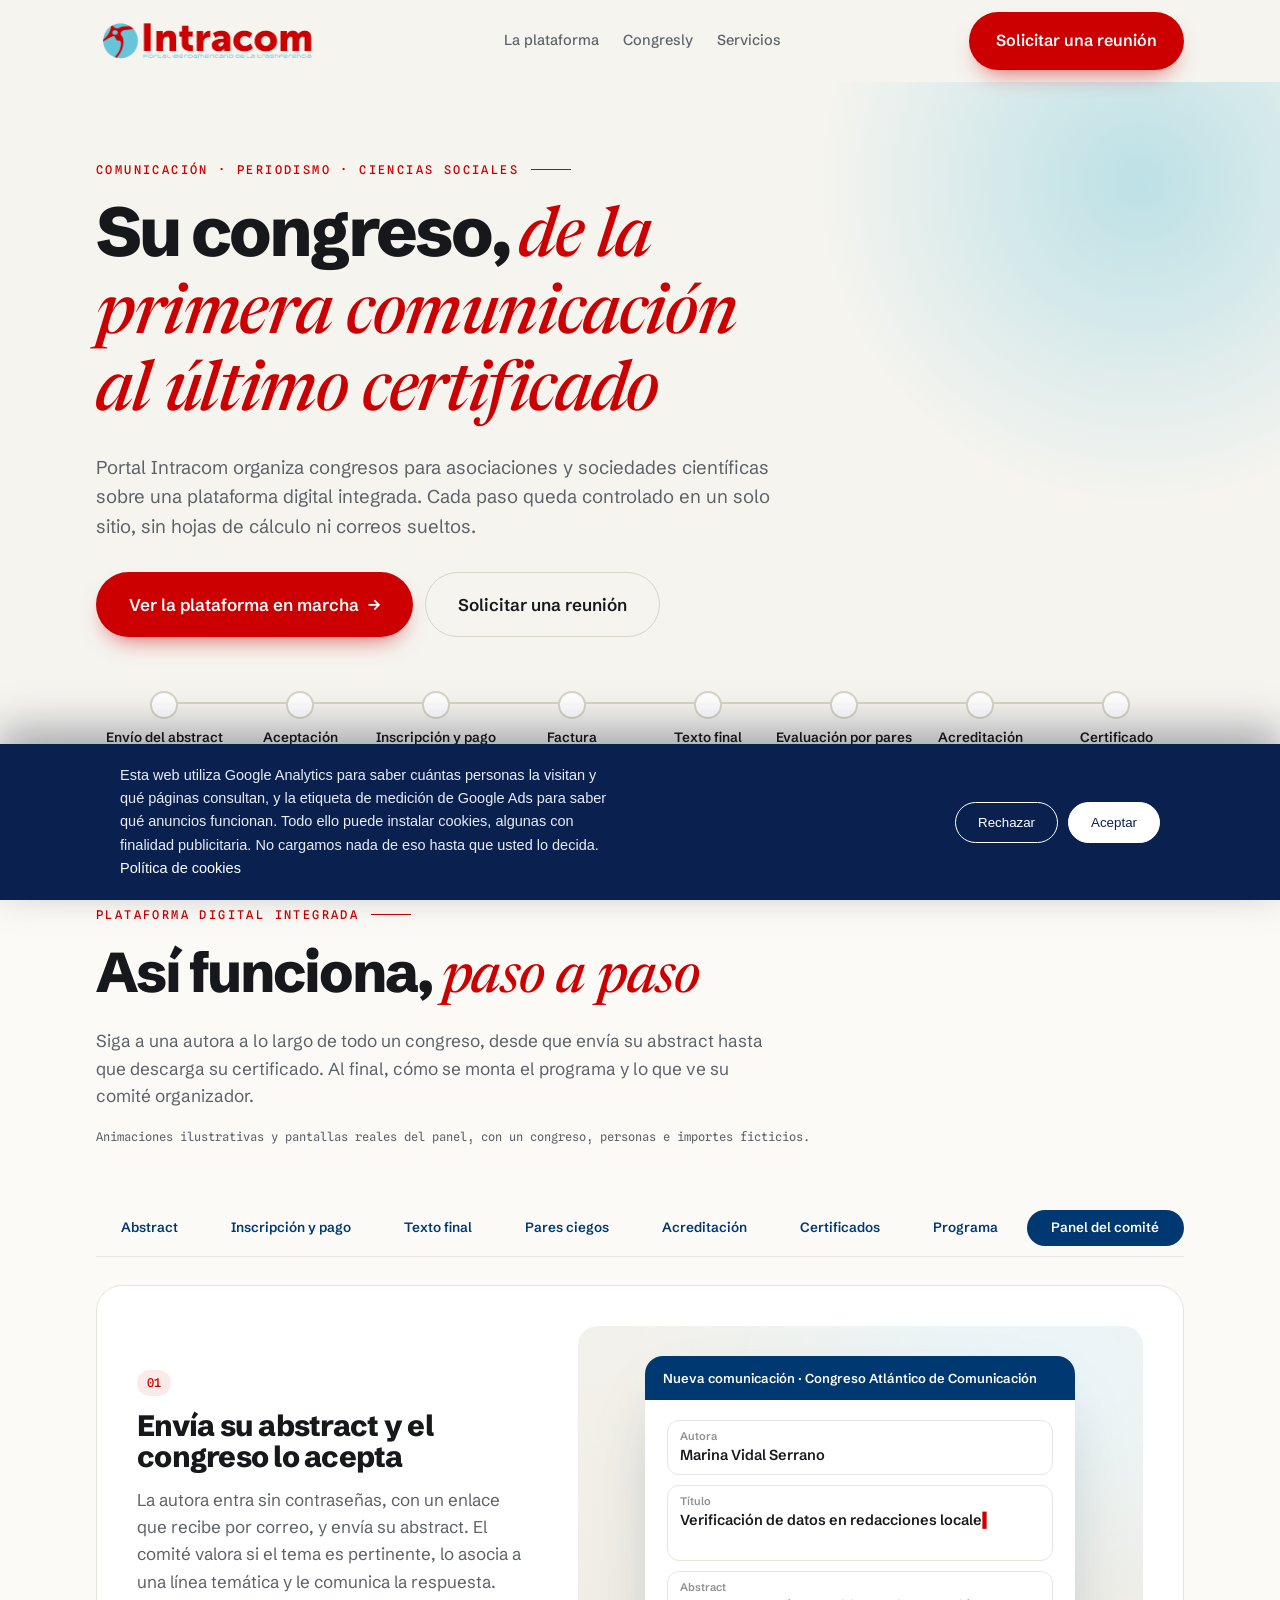
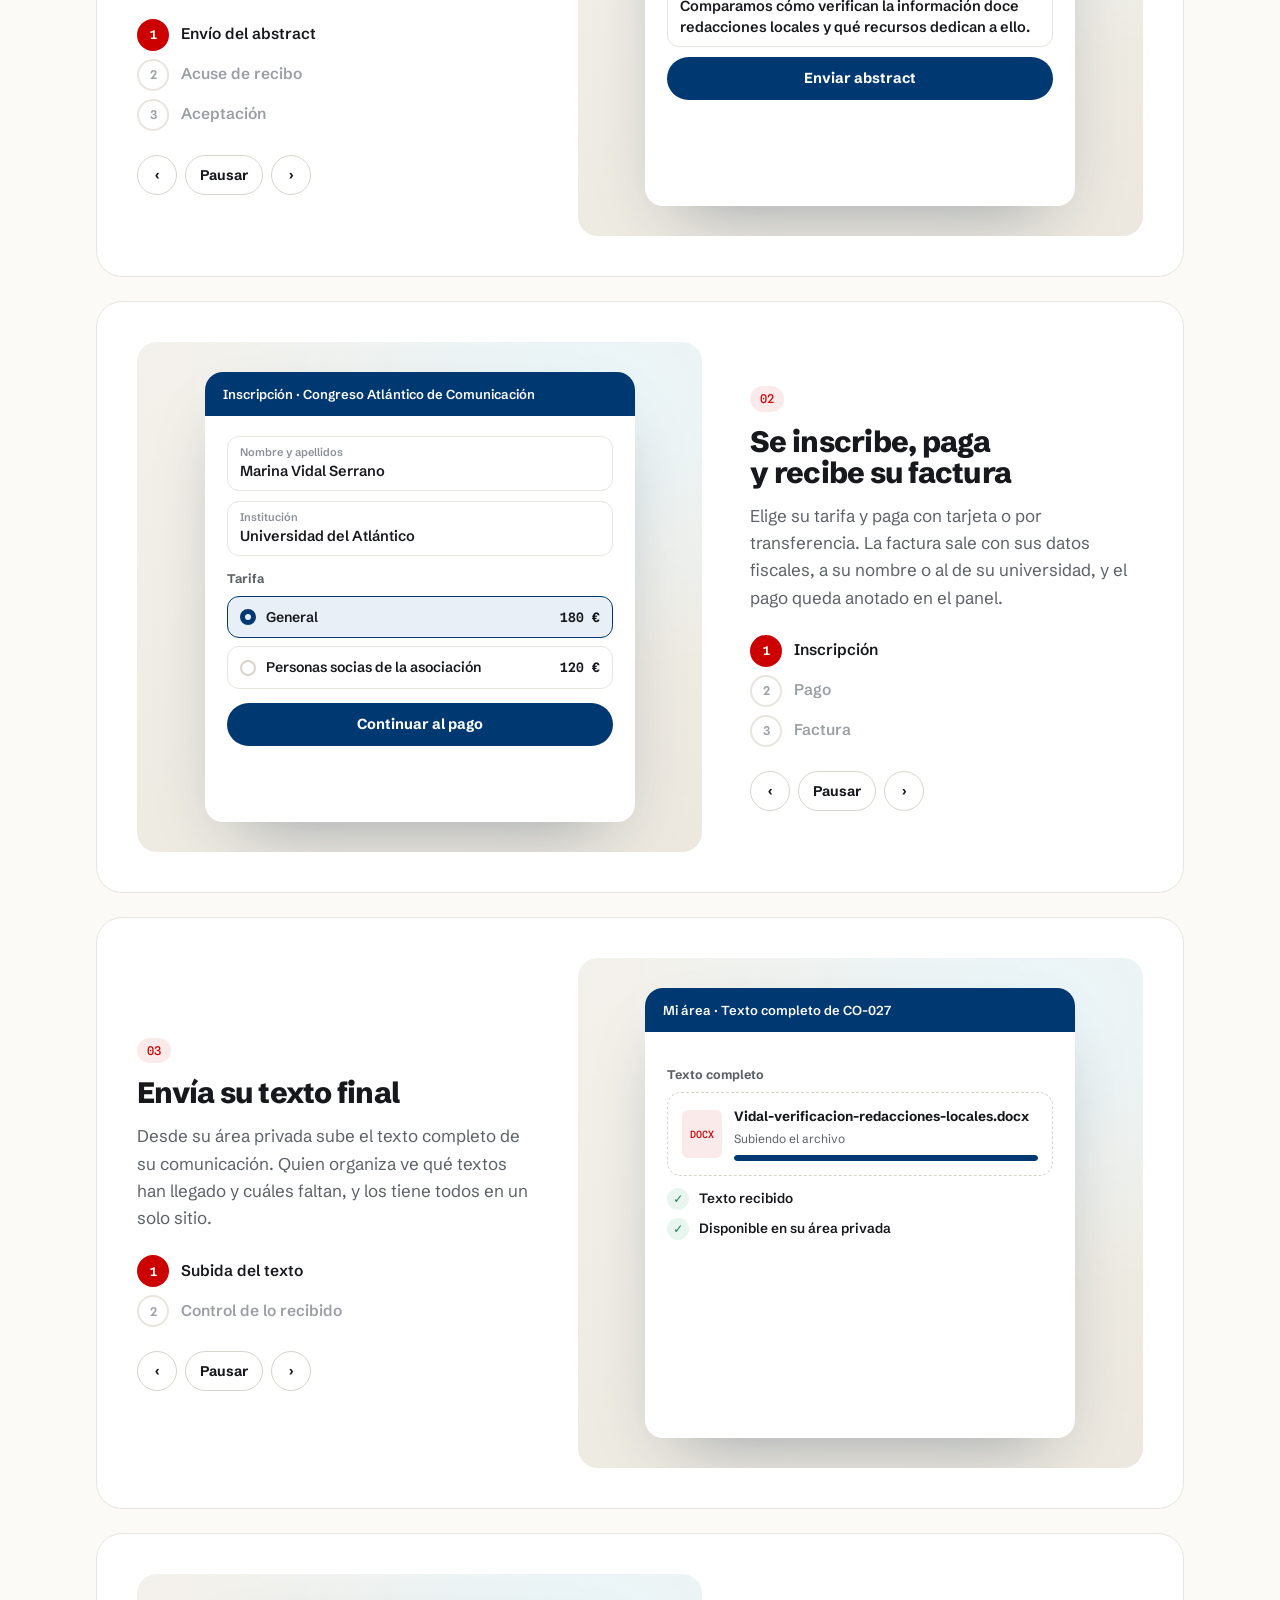
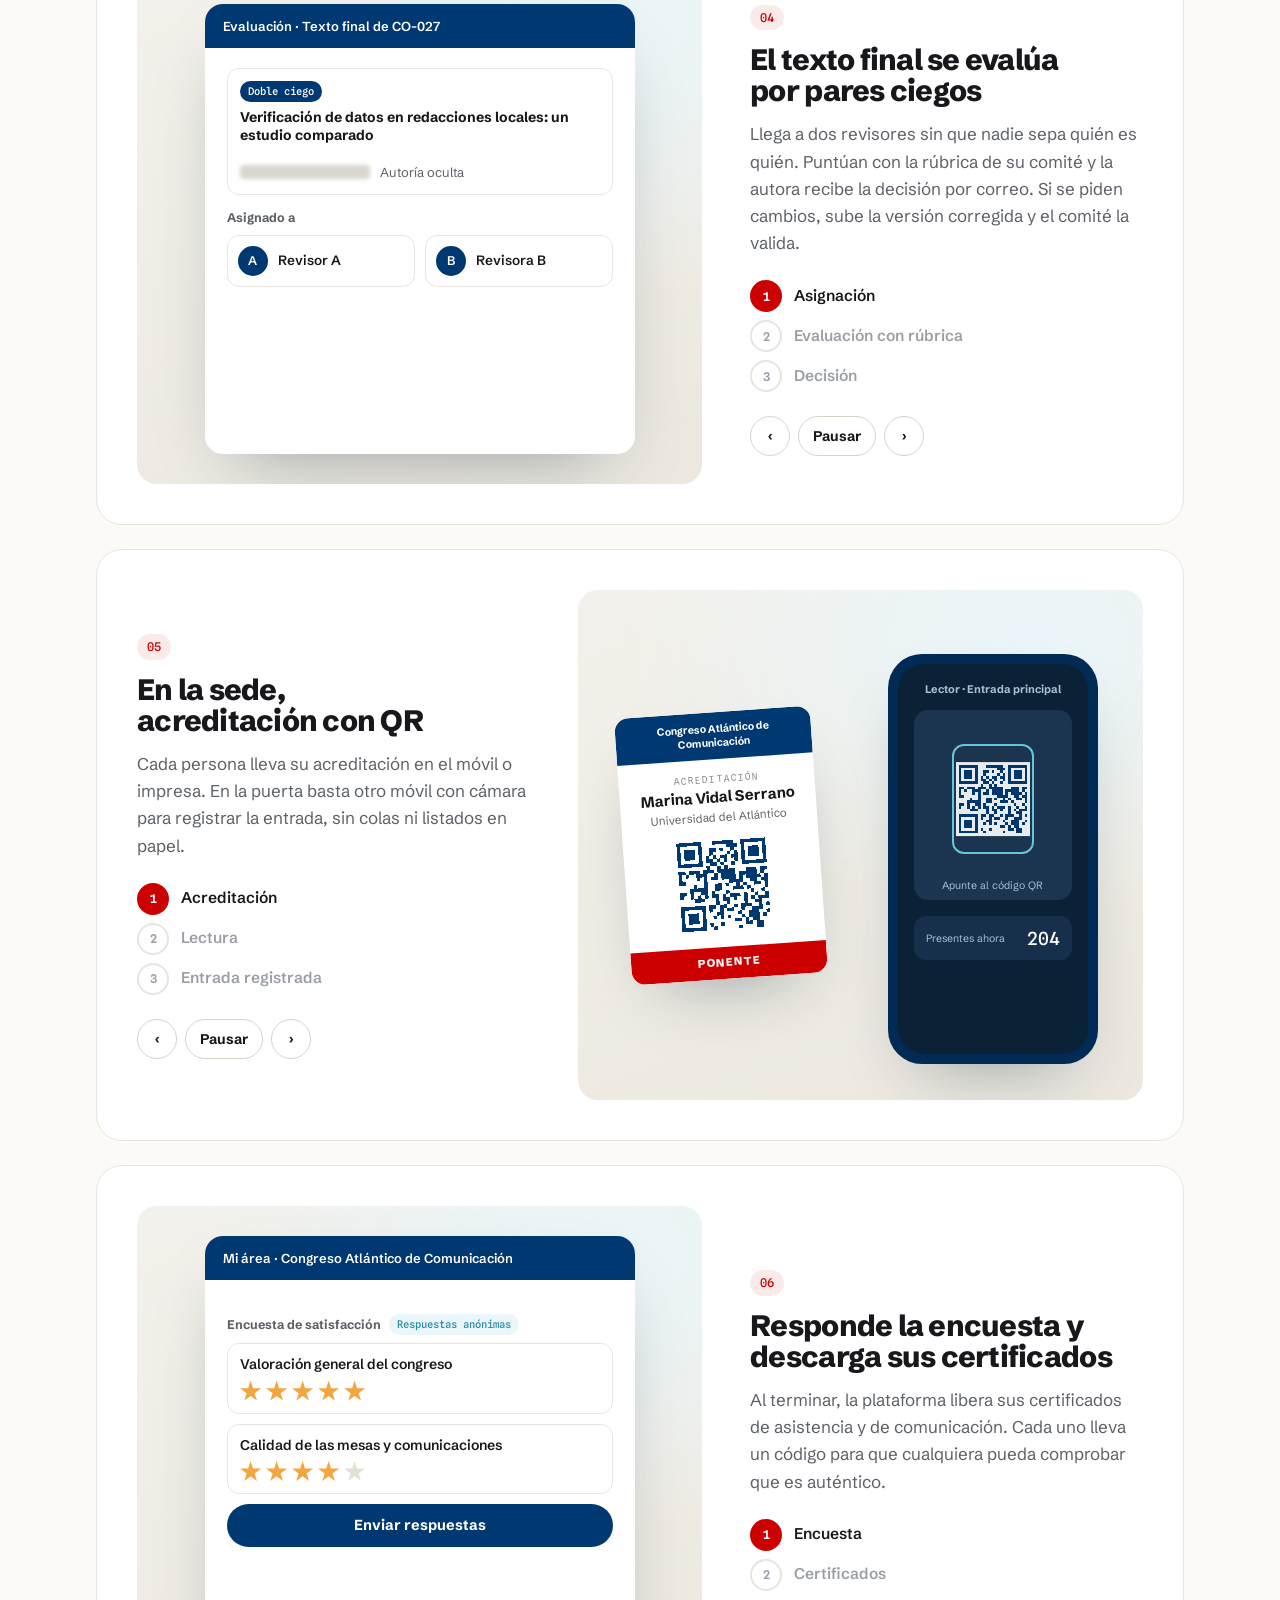
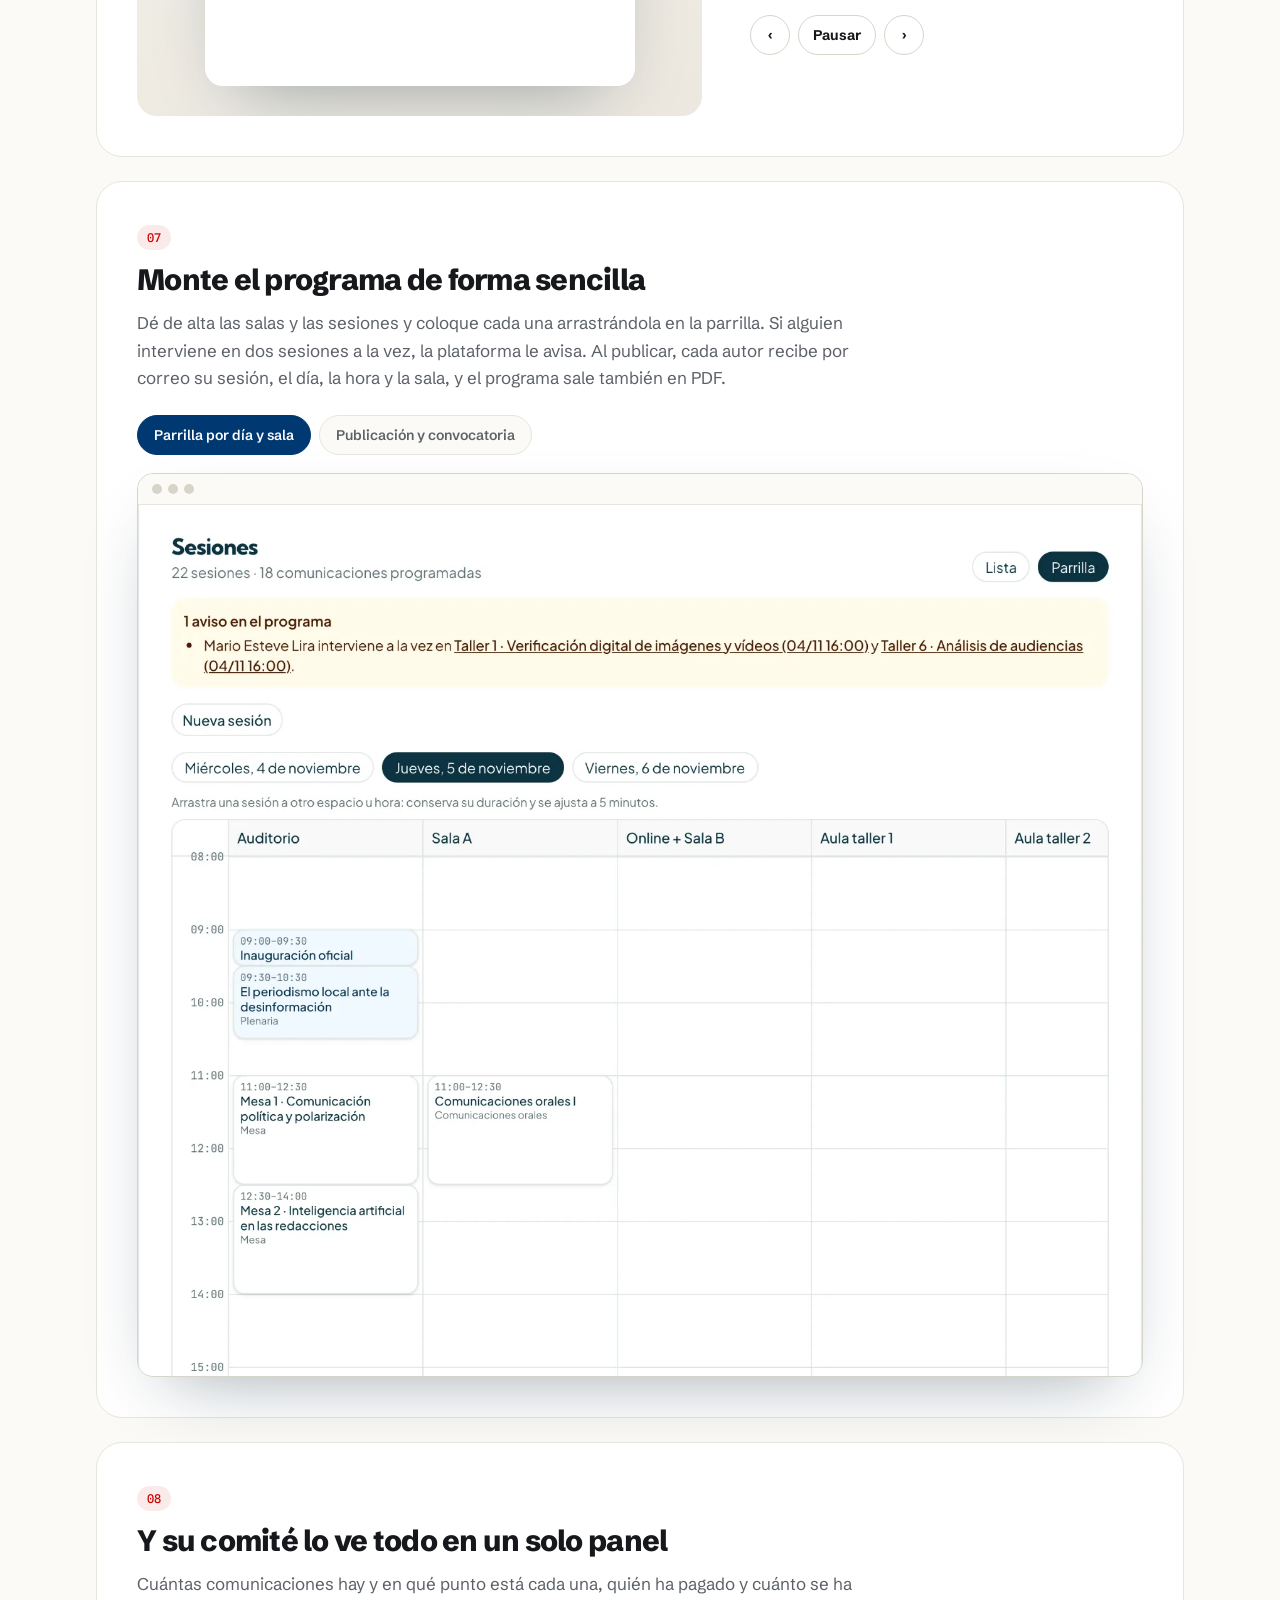
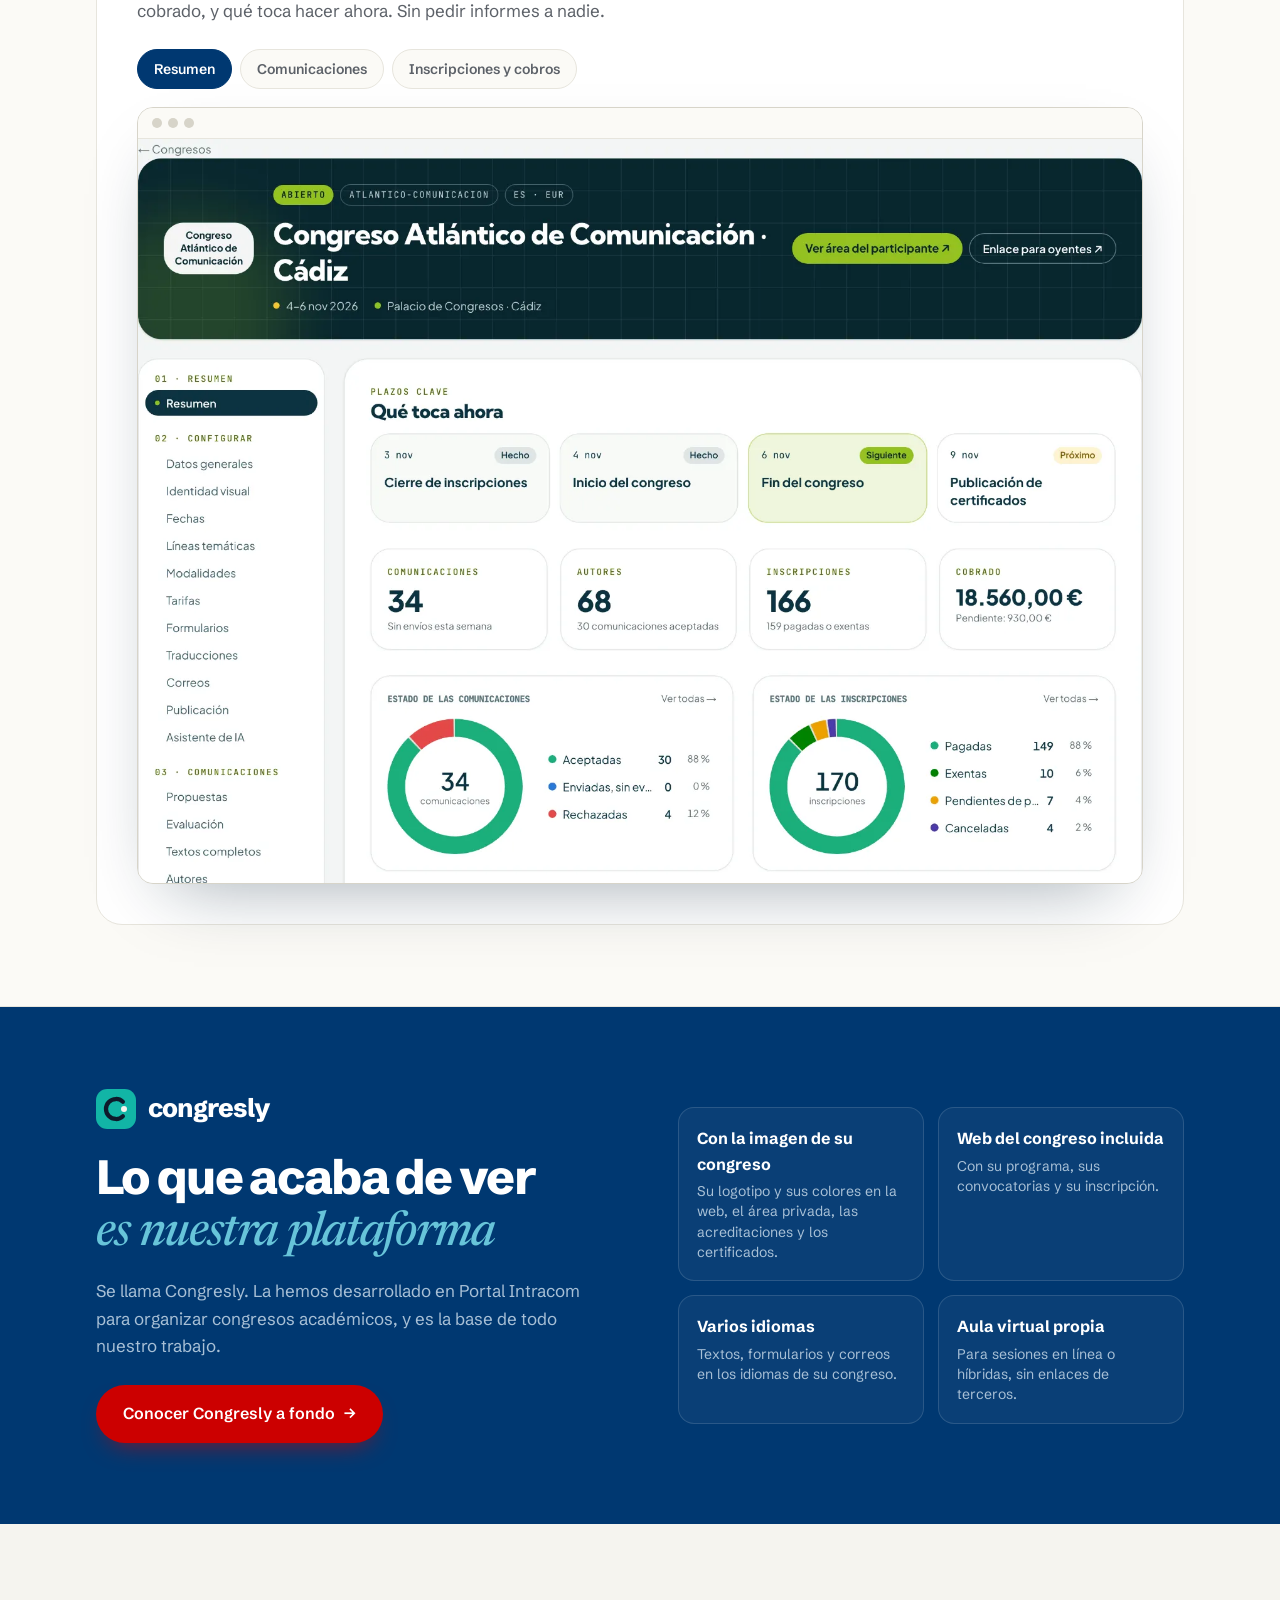
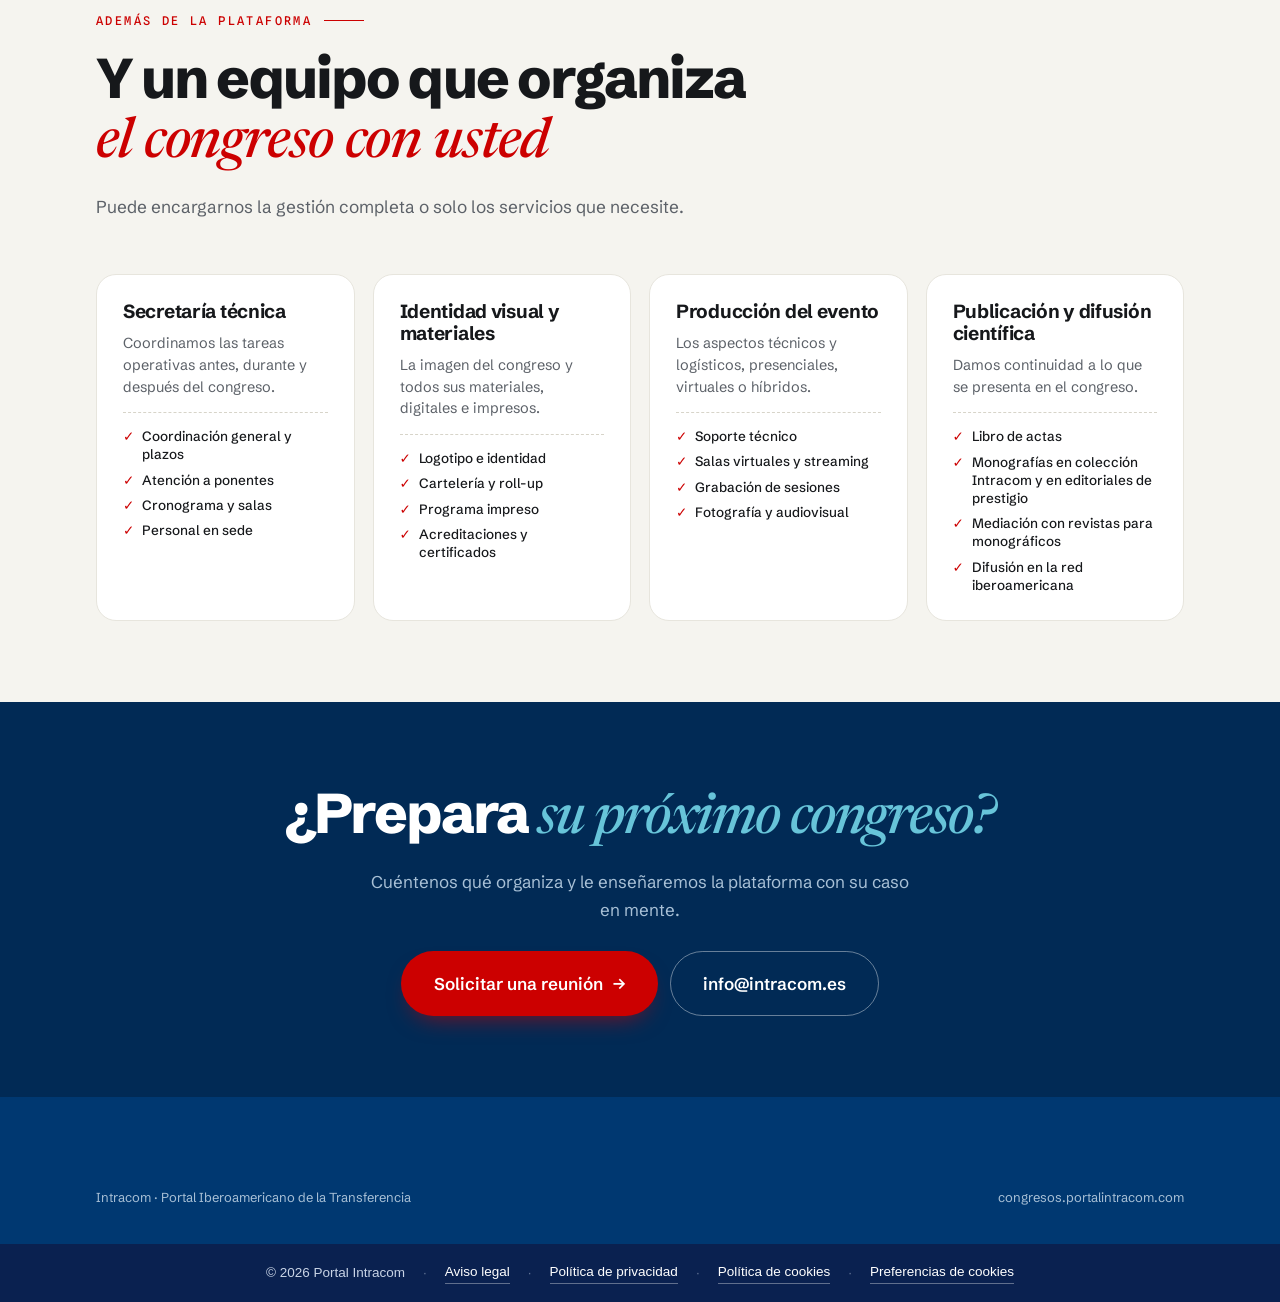
==== commit 24d7095e: "Campaña comunicación: el recorrido sigue el proceso real, capítulo de programa y pantallas reales de" ====
--- a/comunicacion/index.html
+++ b/comunicacion/index.html
@@ -4,7 +4,7 @@
 <meta charset="utf-8">
 <meta name="viewport" content="width=device-width, initial-scale=1">
 <title>Su congreso, en una sola plataforma · Portal Intracom</title>
-<meta name="description" content="Portal Intracom organiza congresos de comunicación, periodismo y ciencias sociales sobre una plataforma digital que controla todo el proceso: comunicaciones, evaluación por pares, inscripción, pago, factura, textos finales, acreditación y certificados.">
+<meta name="description" content="Portal Intracom organiza congresos de comunicación, periodismo y ciencias sociales sobre una plataforma digital que controla todo el proceso: comunicaciones, inscripción, pago, factura, textos finales, evaluación por pares ciegos, acreditación y certificados.">
 <meta name="robots" content="noindex, follow">
 <link rel="canonical" href="https://congresos.portalintracom.com/comunicacion/">
 <meta property="og:type" content="website">
@@ -61,12 +61,12 @@
       <a class="btn btn-ghost btn-lg" href="#contacto">Solicitar una reunión</a>
     </div>
     <ol class="cadena" aria-label="Etapas que controla la plataforma">
-      <li style="--i:0">Envío de la comunicación</li>
-      <li style="--i:1">Evaluación por pares ciegos</li>
-      <li style="--i:2">Aceptación</li>
-      <li style="--i:3">Inscripción y pago</li>
-      <li style="--i:4">Factura</li>
-      <li style="--i:5">Texto final</li>
+      <li style="--i:0">Envío del abstract</li>
+      <li style="--i:1">Aceptación</li>
+      <li style="--i:2">Inscripción y pago</li>
+      <li style="--i:3">Factura</li>
+      <li style="--i:4">Texto final</li>
+      <li style="--i:5">Evaluación por pares ciegos</li>
       <li style="--i:6">Acreditación</li>
       <li style="--i:7">Certificado</li>
     </ol>
@@ -79,25 +79,25 @@
     <div class="section-head">
       <p class="eyebrow"><span>Plataforma digital integrada</span></p>
       <h2 class="h-title">Así funciona, <em>paso a paso</em></h2>
-      <p class="lead">Siga a una autora a lo largo de todo un congreso, desde que envía su comunicación hasta que descarga su certificado. Al final, lo que ve su comité organizador.</p>
-      <p class="plataforma__aviso">Animaciones ilustrativas con un congreso, personas e importes ficticios.</p>
+      <p class="lead">Siga a una autora a lo largo de todo un congreso, desde que envía su abstract hasta que descarga su certificado. Al final, cómo se monta el programa y lo que ve su comité organizador.</p>
+      <p class="plataforma__aviso">Animaciones ilustrativas y pantallas reales del panel, con un congreso, personas e importes ficticios.</p>
     </div>
 
     <div class="hilo-marco">
       <nav class="hilo" id="hilo" aria-label="Capítulos del recorrido">
-        <a href="#envio">Envío</a><a href="#evaluacion">Evaluación</a><a href="#inscripcion">Inscripción y pago</a><a href="#texto-final">Texto final</a><a href="#acreditacion">Acreditación</a><a href="#certificados">Certificados</a><a href="#panel">Panel del comité</a>
+        <a href="#envio">Abstract</a><a href="#inscripcion">Inscripción y pago</a><a href="#texto-final">Texto final</a><a href="#evaluacion">Pares ciegos</a><a href="#acreditacion">Acreditación</a><a href="#certificados">Certificados</a><a href="#programa">Programa</a><a href="#panel">Panel del comité</a>
       </nav>
     </div>
 
     <div class="demos">
 
-    <!-- 1. Envío -->
-    <article class="demo" id="envio" data-pasos="2" data-tiempos="6200,4200">
+    <!-- 1. Abstract y aceptación -->
+    <article class="demo" id="envio" data-pasos="3" data-tiempos="6200,3600,4400">
       <div class="demo__texto">
         <span class="demo__num">01</span>
-        <h3>La autora envía su comunicación</h3>
-        <p>Entra sin contraseñas, con un enlace que recibe por correo. Rellena el formulario de su congreso, con sus líneas temáticas, y recibe el acuse en el momento.</p>
-        <ol class="demo__pasos"><li>Envío</li><li>Acuse de recibo</li></ol>
+        <h3>Envía su abstract y el congreso lo acepta</h3>
+        <p>La autora entra sin contraseñas, con un enlace que recibe por correo, y envía su abstract. El comité valora si el tema es pertinente, lo asocia a una línea temática y le comunica la respuesta.</p>
+        <ol class="demo__pasos"><li>Envío del abstract</li><li>Acuse de recibo</li><li>Aceptación</li></ol>
         <div class="demo__mandos"><button class="mando" data-accion="anterior" aria-label="Paso anterior">‹</button><button class="mando" data-accion="pausa">Pausar</button><button class="mando" data-accion="siguiente" aria-label="Paso siguiente">›</button></div>
       </div>
       <div class="escenario" aria-hidden="true">
@@ -106,63 +106,28 @@
           <div class="capa capa--p1">
             <label class="campo"><span>Autora</span><b>Marina Vidal Serrano</b></label>
             <label class="campo campo--alto"><span>Título</span><b class="escribe" data-texto="Verificación de datos en redacciones locales: un estudio comparado"></b></label>
-            <label class="campo"><span>Línea temática</span><b>Periodismo y desinformación</b></label>
-            <label class="campo"><span>Modalidad</span><b>Comunicación oral</b></label>
-            <div class="vboton pulsa">Enviar comunicación</div>
+            <label class="campo campo--alto"><span>Abstract</span><b>Comparamos cómo verifican la información doce redacciones locales y qué recursos dedican a ello.</b></label>
+            <div class="vboton pulsa">Enviar abstract</div>
           </div>
           <div class="capa capa--p2">
-            <div class="ficha"><span class="etiqueta">Recibida · CO-027</span><strong>Verificación de datos en redacciones locales: un estudio comparado</strong></div>
+            <div class="ficha"><span class="etiqueta">Recibido · CO-027</span><strong>Verificación de datos en redacciones locales: un estudio comparado</strong></div>
             <p class="aviso-ok aparece" style="--r:.4s">✉ Acuse de recibo enviado a la autora</p>
             <p class="aviso-ok aparece" style="--r:1s">✉ Coautoría avisada por correo</p>
-            <p class="aviso-ok aparece" style="--r:1.6s">◉ En el panel: pendiente de asignar a revisión</p>
-          </div>
-        </div>
-      </div>
-    </article>
-
-    <!-- 2. Evaluación -->
-    <article class="demo demo--inversa" id="evaluacion" data-pasos="3" data-tiempos="3800,3800,4400">
+            <p class="aviso-ok aparece" style="--r:1.6s">◉ En el panel: pendiente de decisión</p>
+          </div>
+          <div class="capa capa--p3">
+            <div class="decision"><span class="decision__icono">✓</span><div><strong>Abstract aceptado</strong><span>Línea temática: Periodismo y desinformación</span></div></div>
+            <p class="aviso-ok aparece" style="--r:.6s">✉ Decisión enviada a la autora</p>
+            <p class="aviso-ok aparece" style="--r:1.2s">◉ Ya puede inscribirse</p>
+          </div>
+        </div>
+      </div>
+    </article>
+
+    <!-- 2. Inscripción, pago y factura -->
+    <article class="demo demo--inversa" id="inscripcion" data-pasos="3" data-tiempos="3900,4400,4400">
       <div class="demo__texto">
         <span class="demo__num">02</span>
-        <h3>Se evalúa por pares ciegos y se comunica la decisión</h3>
-        <p>La propuesta llega a dos revisores sin que nadie sepa quién es quién. Puntúan con la rúbrica de su comité y la autora recibe la decisión por correo. Si se piden cambios, sube la versión corregida y el comité la valida.</p>
-        <ol class="demo__pasos"><li>Asignación</li><li>Evaluación con rúbrica</li><li>Aceptación</li></ol>
-        <div class="demo__mandos"><button class="mando" data-accion="anterior" aria-label="Paso anterior">‹</button><button class="mando" data-accion="pausa">Pausar</button><button class="mando" data-accion="siguiente" aria-label="Paso siguiente">›</button></div>
-      </div>
-      <div class="escenario" aria-hidden="true">
-        <div class="ventana">
-          <div class="ventana__cabeza">Evaluación · CO-027</div>
-          <div class="capa capa--p1">
-            <div class="ficha"><span class="etiqueta etiqueta--azul">Doble ciego</span><strong>Verificación de datos en redacciones locales: un estudio comparado</strong>
-              <div class="oculto"><s></s> Autoría oculta</div></div>
-            <p class="rotulito">Asignada a</p>
-            <div class="revisores">
-              <div class="revisor aparece" style="--r:.5s"><i>A</i>Revisor A</div>
-              <div class="revisor aparece" style="--r:1s"><i>B</i>Revisora B</div>
-            </div>
-          </div>
-          <div class="capa capa--p2">
-            <div class="ficha"><span class="etiqueta">CO-027</span><strong>Rúbrica del comité científico</strong></div>
-            <div class="barras">
-              <div class="barra"><span>Aportación</span><i style="--v:88%"></i><b>8,8</b></div>
-              <div class="barra"><span>Metodología</span><i style="--v:82%"></i><b>8,2</b></div>
-              <div class="barra"><span>Relevancia social</span><i style="--v:92%"></i><b>9,2</b></div>
-            </div>
-            <div class="total"><span>Media</span><strong>8,7</strong></div>
-          </div>
-          <div class="capa capa--p3">
-            <div class="decision"><span class="decision__icono">✓</span><div><strong>Aceptada</strong><span>Comunicación oral · Periodismo y desinformación</span></div></div>
-            <p class="aviso-ok aparece" style="--r:.6s">✉ Decisión enviada a la autora</p>
-            <p class="aviso-ok aparece" style="--r:1.2s">◉ Ya puede inscribirse y enviar su texto final</p>
-          </div>
-        </div>
-      </div>
-    </article>
-
-    <!-- 3. Inscripción, pago y factura -->
-    <article class="demo" id="inscripcion" data-pasos="3" data-tiempos="3900,4400,4400">
-      <div class="demo__texto">
-        <span class="demo__num">03</span>
         <h3>Se inscribe, paga y recibe su factura</h3>
         <p>Elige su tarifa y paga con tarjeta o por transferencia. La factura sale con sus datos fiscales, a su nombre o al de su universidad, y el pago queda anotado en el panel.</p>
         <ol class="demo__pasos"><li>Inscripción</li><li>Pago</li><li>Factura</li></ol>
@@ -205,12 +170,12 @@
       </div>
     </article>
 
-    <!-- 4. Texto final -->
-    <article class="demo demo--inversa" id="texto-final" data-pasos="2" data-tiempos="4600,5000">
-      <div class="demo__texto">
-        <span class="demo__num">04</span>
-        <h3>Envía su texto final para la publicación</h3>
-        <p>Desde su área privada sube el texto completo de su comunicación aceptada. Quien organiza ve qué textos han llegado y cuáles faltan, y los tiene todos en un solo sitio para preparar la publicación.</p>
+    <!-- 3. Texto final -->
+    <article class="demo" id="texto-final" data-pasos="2" data-tiempos="4600,5000">
+      <div class="demo__texto">
+        <span class="demo__num">03</span>
+        <h3>Envía su texto final</h3>
+        <p>Desde su área privada sube el texto completo de su comunicación. Quien organiza ve qué textos han llegado y cuáles faltan, y los tiene todos en un solo sitio.</p>
         <ol class="demo__pasos"><li>Subida del texto</li><li>Control de lo recibido</li></ol>
         <div class="demo__mandos"><button class="mando" data-accion="anterior" aria-label="Paso anterior">‹</button><button class="mando" data-accion="pausa">Pausar</button><button class="mando" data-accion="siguiente" aria-label="Paso siguiente">›</button></div>
       </div>
@@ -226,11 +191,50 @@
             </ul>
           </div>
           <div class="capa capa--p2">
-            <p class="rotulito" style="margin-top:0">Textos finales · 71 de 96 recibidos</p>
+            <p class="rotulito" style="margin-top:0">Textos finales · 21 de 30 recibidos</p>
             <div class="plazo aparece" style="--r:.2s"><small>CO-027</small>Vidal Serrano<span class="etiqueta etiqueta--ok">Recibido</span></div>
             <div class="plazo aparece" style="--r:.5s"><small>CO-031</small>Ortega Ruiz<span class="etiqueta etiqueta--ok">Recibido</span></div>
             <div class="plazo plazo--ahora aparece" style="--r:.8s"><small>CO-044</small>Lema Castro<span class="etiqueta etiqueta--azul">Pendiente</span></div>
             <div class="plazo aparece" style="--r:1.1s"><small>CO-052</small>Prieto Gil<span class="etiqueta etiqueta--ok">Recibido</span></div>
+          </div>
+        </div>
+      </div>
+    </article>
+
+    <!-- 4. Evaluación por pares ciegos -->
+    <article class="demo demo--inversa" id="evaluacion" data-pasos="3" data-tiempos="3800,3800,4400">
+      <div class="demo__texto">
+        <span class="demo__num">04</span>
+        <h3>El texto final se evalúa por pares ciegos</h3>
+        <p>Llega a dos revisores sin que nadie sepa quién es quién. Puntúan con la rúbrica de su comité y la autora recibe la decisión por correo. Si se piden cambios, sube la versión corregida y el comité la valida.</p>
+        <ol class="demo__pasos"><li>Asignación</li><li>Evaluación con rúbrica</li><li>Decisión</li></ol>
+        <div class="demo__mandos"><button class="mando" data-accion="anterior" aria-label="Paso anterior">‹</button><button class="mando" data-accion="pausa">Pausar</button><button class="mando" data-accion="siguiente" aria-label="Paso siguiente">›</button></div>
+      </div>
+      <div class="escenario" aria-hidden="true">
+        <div class="ventana">
+          <div class="ventana__cabeza">Evaluación · Texto final de CO-027</div>
+          <div class="capa capa--p1">
+            <div class="ficha"><span class="etiqueta etiqueta--azul">Doble ciego</span><strong>Verificación de datos en redacciones locales: un estudio comparado</strong>
+              <div class="oculto"><s></s> Autoría oculta</div></div>
+            <p class="rotulito">Asignado a</p>
+            <div class="revisores">
+              <div class="revisor aparece" style="--r:.5s"><i>A</i>Revisor A</div>
+              <div class="revisor aparece" style="--r:1s"><i>B</i>Revisora B</div>
+            </div>
+          </div>
+          <div class="capa capa--p2">
+            <div class="ficha"><span class="etiqueta">CO-027</span><strong>Rúbrica del comité científico</strong></div>
+            <div class="barras">
+              <div class="barra"><span>Aportación</span><i style="--v:88%"></i><b>8,8</b></div>
+              <div class="barra"><span>Metodología</span><i style="--v:82%"></i><b>8,2</b></div>
+              <div class="barra"><span>Relevancia social</span><i style="--v:92%"></i><b>9,2</b></div>
+            </div>
+            <div class="total"><span>Media</span><strong>8,7</strong></div>
+          </div>
+          <div class="capa capa--p3">
+            <div class="decision"><span class="decision__icono">✓</span><div><strong>Texto aceptado</strong><span>Listo para su publicación</span></div></div>
+            <p class="aviso-ok aparece" style="--r:.6s">✉ Decisión y comentarios enviados a la autora, sin nombres</p>
+            <p class="aviso-ok aparece" style="--r:1.2s">◉ En el panel: texto listo para publicar</p>
           </div>
         </div>
       </div>
@@ -295,54 +299,36 @@
       </div>
     </article>
 
-    <!-- 7. Panel -->
-    <article class="demo" id="panel" data-pasos="3" data-tiempos="4600,4600,5000">
-      <div class="demo__texto">
+    <!-- 7. Programa -->
+    <article class="pantallas" id="programa">
+      <div class="pantallas__texto">
         <span class="demo__num">07</span>
+        <h3>Monte el programa de forma sencilla</h3>
+        <p>Dé de alta las salas y las sesiones y coloque cada una arrastrándola en la parrilla. Si alguien interviene en dos sesiones a la vez, la plataforma le avisa. Al publicar, cada autor recibe por correo su sesión, el día, la hora y la sala, y el programa sale también en PDF.</p>
+      </div>
+      <div class="pestanas" role="tablist" aria-label="Pantallas del programa">
+        <button role="tab" aria-selected="true">Parrilla por día y sala</button>
+        <button role="tab" aria-selected="false">Publicación y convocatoria</button>
+      </div>
+      <div class="pantallas__vista"><a class="marco" href="/comunicacion/img/programa-parrilla.webp" target="_blank" rel="noopener"><span class="marco__barra"><i></i><i></i><i></i></span><img src="/comunicacion/img/programa-parrilla.webp" alt="Parrilla del programa en el panel: una columna por sala y las sesiones colocadas por hora" loading="lazy" width="1984" height="1720"><span class="marco__nota">Toque la imagen para ampliarla</span></a></div>
+      <div class="pantallas__vista" hidden><a class="marco" href="/comunicacion/img/programa-publicar.webp" target="_blank" rel="noopener"><span class="marco__barra"><i></i><i></i><i></i></span><img src="/comunicacion/img/programa-publicar.webp" alt="Publicación del programa por versiones, convocatoria a los autores y certificados de intervención" loading="lazy" width="1984" height="1060"><span class="marco__nota">Toque la imagen para ampliarla</span></a></div>
+    </article>
+
+    <!-- 8. Panel -->
+    <article class="pantallas" id="panel">
+      <div class="pantallas__texto">
+        <span class="demo__num">08</span>
         <h3>Y su comité lo ve todo en un solo panel</h3>
         <p>Cuántas comunicaciones hay y en qué punto está cada una, quién ha pagado y cuánto se ha cobrado, y qué toca hacer ahora. Sin pedir informes a nadie.</p>
-        <ol class="demo__pasos"><li>Comunicaciones</li><li>Inscripciones y cobros</li><li>Qué toca ahora</li></ol>
-        <div class="demo__mandos"><button class="mando" data-accion="anterior" aria-label="Paso anterior">‹</button><button class="mando" data-accion="pausa">Pausar</button><button class="mando" data-accion="siguiente" aria-label="Paso siguiente">›</button></div>
-      </div>
-      <div class="escenario" aria-hidden="true">
-        <div class="ventana ventana--panel">
-          <div class="ventana__cabeza">Panel · Congreso Atlántico de Comunicación</div>
-          <div class="capa capa--p1">
-            <div class="cifras">
-              <div class="cifra"><small>Recibidas</small><b>148</b></div>
-              <div class="cifra"><small>Aceptadas</small><b>96</b></div>
-              <div class="cifra"><small>Textos finales</small><b>71</b></div>
-            </div>
-            <p class="rotulito">Estado de las comunicaciones</p>
-            <div class="reparto"><i class="r-ok" style="--v:65%"></i><i class="r-eval" style="--v:21%"></i><i class="r-no" style="--v:14%"></i></div>
-            <div class="leyenda">
-              <span style="--c:var(--verde-fuerte)">Aceptadas<em>96</em></span>
-              <span style="--c:var(--ambar)">En evaluación<em>31</em></span>
-              <span style="--c:#C9C5BA">No aceptadas<em>21</em></span>
-            </div>
-          </div>
-          <div class="capa capa--p2">
-            <div class="cifras">
-              <div class="cifra"><small>Inscripciones</small><b>312</b></div>
-              <div class="cifra"><small>Pagadas</small><b>286</b></div>
-              <div class="cifra"><small>Cobrado</small><b>41.280 €</b></div>
-            </div>
-            <p class="rotulito">Estado de los pagos</p>
-            <div class="reparto"><i class="r-azul" style="--v:92%"></i><i class="r-eval" style="--v:8%"></i></div>
-            <div class="leyenda">
-              <span style="--c:var(--blue)">Pagadas y facturadas<em>286</em></span>
-              <span style="--c:var(--ambar)">Pendientes de pago<em>26</em></span>
-            </div>
-          </div>
-          <div class="capa capa--p3">
-            <p class="rotulito" style="margin-top:0">Qué toca ahora</p>
-            <div class="plazo aparece" style="--r:.2s"><small>15 ene</small>Decisiones comunicadas<span class="etiqueta etiqueta--ok">Hecho</span></div>
-            <div class="plazo plazo--ahora aparece" style="--r:.5s"><small>20 feb</small>Cierre de textos finales<span class="etiqueta etiqueta--azul">Siguiente</span></div>
-            <div class="plazo aparece" style="--r:.8s"><small>1 mar</small>Cierre de inscripciones<span class="etiqueta">Próximo</span></div>
-            <div class="plazo aparece" style="--r:1.1s"><small>18 mar</small>Inicio del congreso<span class="etiqueta">Próximo</span></div>
-          </div>
-        </div>
-      </div>
+      </div>
+      <div class="pestanas" role="tablist" aria-label="Pantallas del panel">
+        <button role="tab" aria-selected="true">Resumen</button>
+        <button role="tab" aria-selected="false">Comunicaciones</button>
+        <button role="tab" aria-selected="false">Inscripciones y cobros</button>
+      </div>
+      <div class="pantallas__vista"><a class="marco" href="/comunicacion/img/panel-resumen.webp" target="_blank" rel="noopener"><span class="marco__barra"><i></i><i></i><i></i></span><img src="/comunicacion/img/panel-resumen.webp" alt="Resumen del panel: qué toca ahora, cifras clave y estado de comunicaciones e inscripciones" loading="lazy" width="2496" height="1850"><span class="marco__nota">Toque la imagen para ampliarla</span></a></div>
+      <div class="pantallas__vista" hidden><a class="marco" href="/comunicacion/img/panel-comunicaciones.webp" target="_blank" rel="noopener"><span class="marco__barra"><i></i><i></i><i></i></span><img src="/comunicacion/img/panel-comunicaciones.webp" alt="Listado de comunicaciones con su línea temática y su estado" loading="lazy" width="1984" height="1360"><span class="marco__nota">Toque la imagen para ampliarla</span></a></div>
+      <div class="pantallas__vista" hidden><a class="marco" href="/comunicacion/img/panel-inscripciones.webp" target="_blank" rel="noopener"><span class="marco__barra"><i></i><i></i><i></i></span><img src="/comunicacion/img/panel-inscripciones.webp" alt="Listado de inscripciones con tarifa, importe, estado y factura" loading="lazy" width="1984" height="1360"><span class="marco__nota">Toque la imagen para ampliarla</span></a></div>
     </article>
 
     </div>
--- a/comunicacion/comunicacion.css
+++ b/comunicacion/comunicacion.css
@@ -216,6 +216,21 @@
 .plazo span { margin-left: auto; flex: none; }
 .plazo--ahora { border-color: var(--accent); background: var(--red-50); }
 
+/* Pantallas reales del panel */
+.pantallas { background: var(--surface); border: 1px solid var(--border); border-radius: var(--radio-demo); padding: 40px; scroll-margin-top: 150px; }
+.pantallas__texto { max-width: 720px; }
+.pantallas__texto h3 { font-size: clamp(24px, 2.3vw, 30px); font-weight: 800; letter-spacing: -.025em; margin-bottom: 14px; text-wrap: balance; }
+.pantallas__texto p { color: var(--muted); margin: 0; }
+.pestanas { display: flex; flex-wrap: wrap; gap: 8px; margin: 24px 0 18px; }
+.pestanas button { font: inherit; font-size: 14px; font-weight: 600; color: var(--muted); background: var(--surface-2); border: 1px solid var(--border); border-radius: 999px; padding: 8px 16px; cursor: pointer; transition: background .2s, color .2s; }
+.pestanas button:hover { color: var(--ink); }
+.pestanas button[aria-selected="true"] { background: var(--blue); border-color: var(--blue); color: #fff; }
+.marco { display: block; border: 1px solid var(--border-strong); border-radius: 16px; overflow: hidden; background: #F4F6F5; box-shadow: var(--shadow-lg); }
+.marco__barra { display: flex; gap: 6px; padding: 10px 14px; background: var(--surface-2); border-bottom: 1px solid var(--border); }
+.marco__barra i { width: 10px; height: 10px; border-radius: 50%; background: var(--border-strong); }
+.marco img { display: block; width: 100%; height: auto; }
+.marco__nota { display: none; }
+
 /* ---------- Congresly ---------- */
 .congresly { background: var(--navy); color: var(--navy-text); padding-block: clamp(64px, 9vh, 104px); }
 .congresly__fila { display: grid; grid-template-columns: minmax(0, 1fr) minmax(0, 1fr); gap: clamp(32px, 6vw, 80px); align-items: center; }
@@ -271,6 +286,8 @@
   .cadena::before { display: none; }
   .cadena li { font-size: 12.5px; }
   .hilo-marco { top: 70px; margin-inline: calc(var(--gutter) * -1); padding-inline: var(--gutter); }
+  .marco__nota { display: block; font-size: 12.5px; color: var(--muted); text-align: center; padding: 8px; border-top: 1px solid var(--border); background: var(--surface); }
+  .pantallas { padding: 18px; border-radius: 20px; scroll-margin-top: 130px; }
   .demo { display: flex; flex-direction: column; align-items: stretch; gap: 0; padding: 18px; border-radius: 20px; scroll-margin-top: 130px; }
   .demo__texto { display: contents; }
   .demo__num { order: 0; align-self: flex-start; }
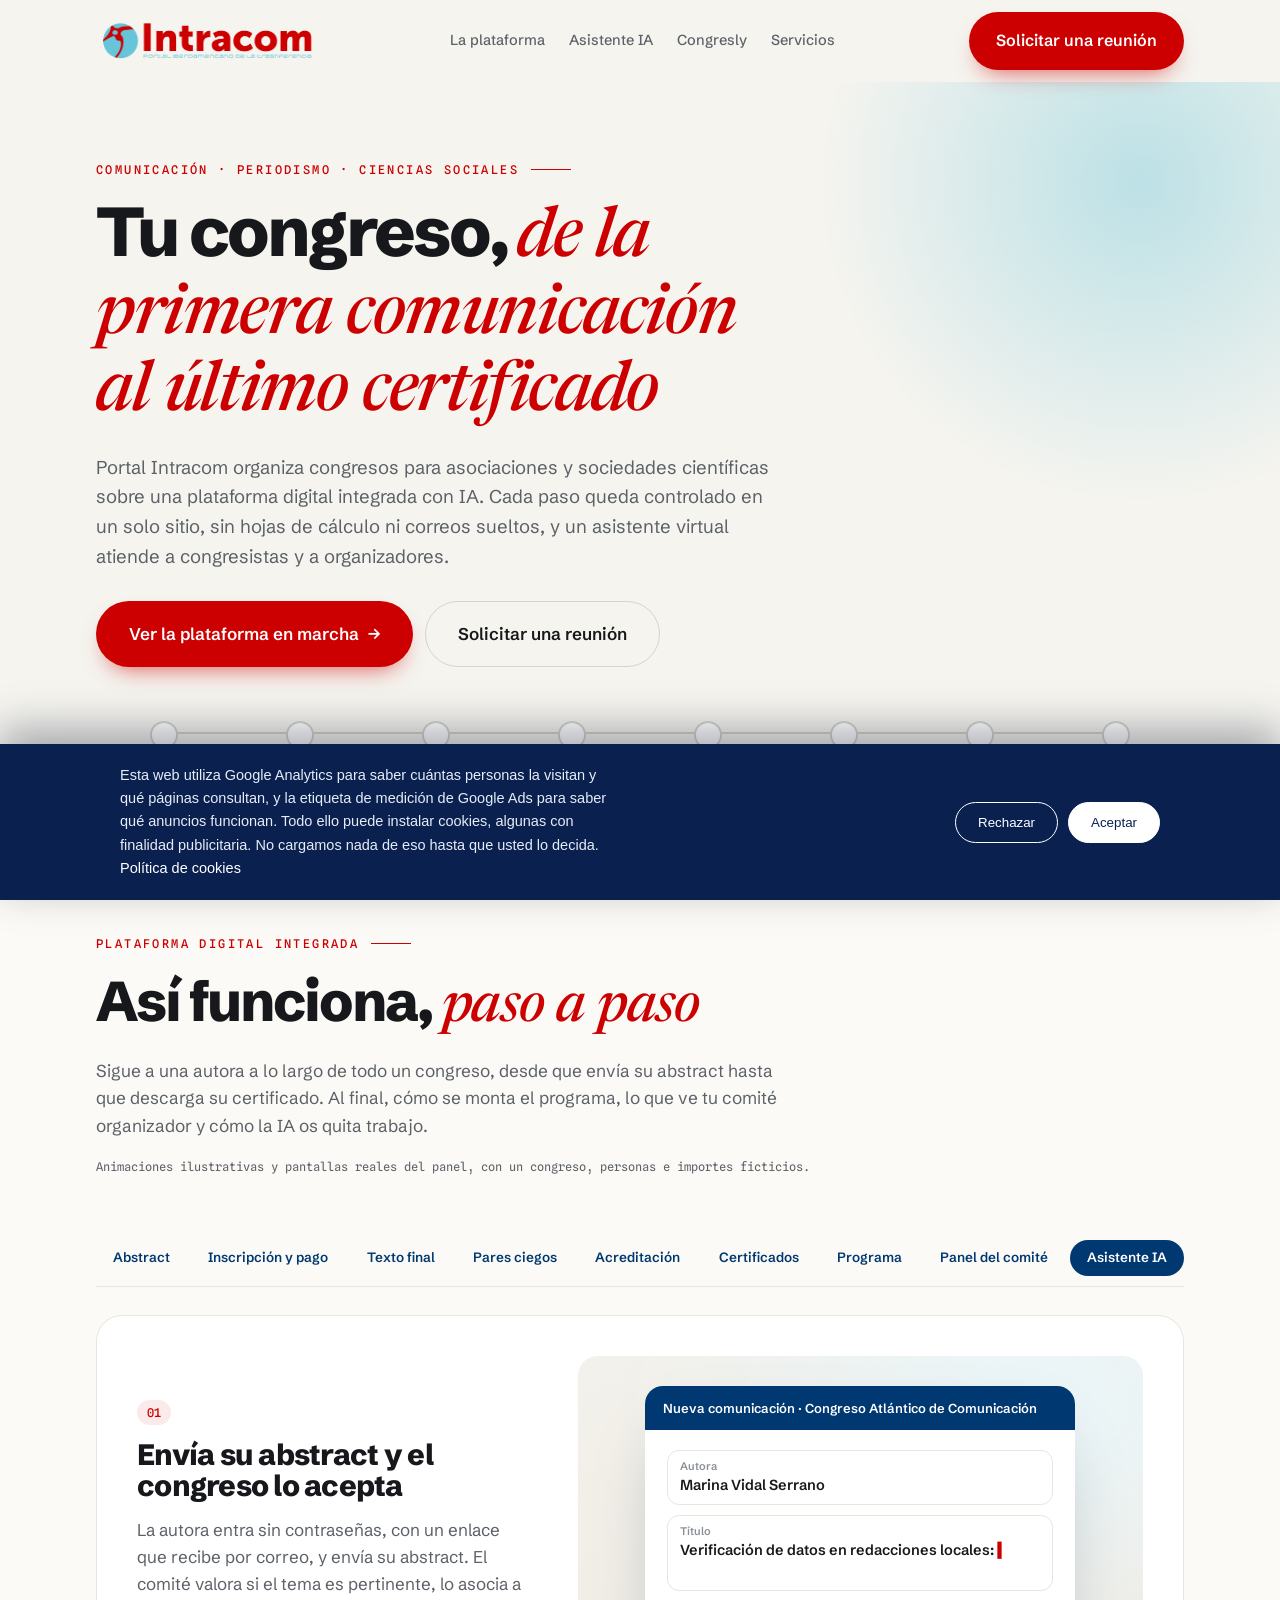
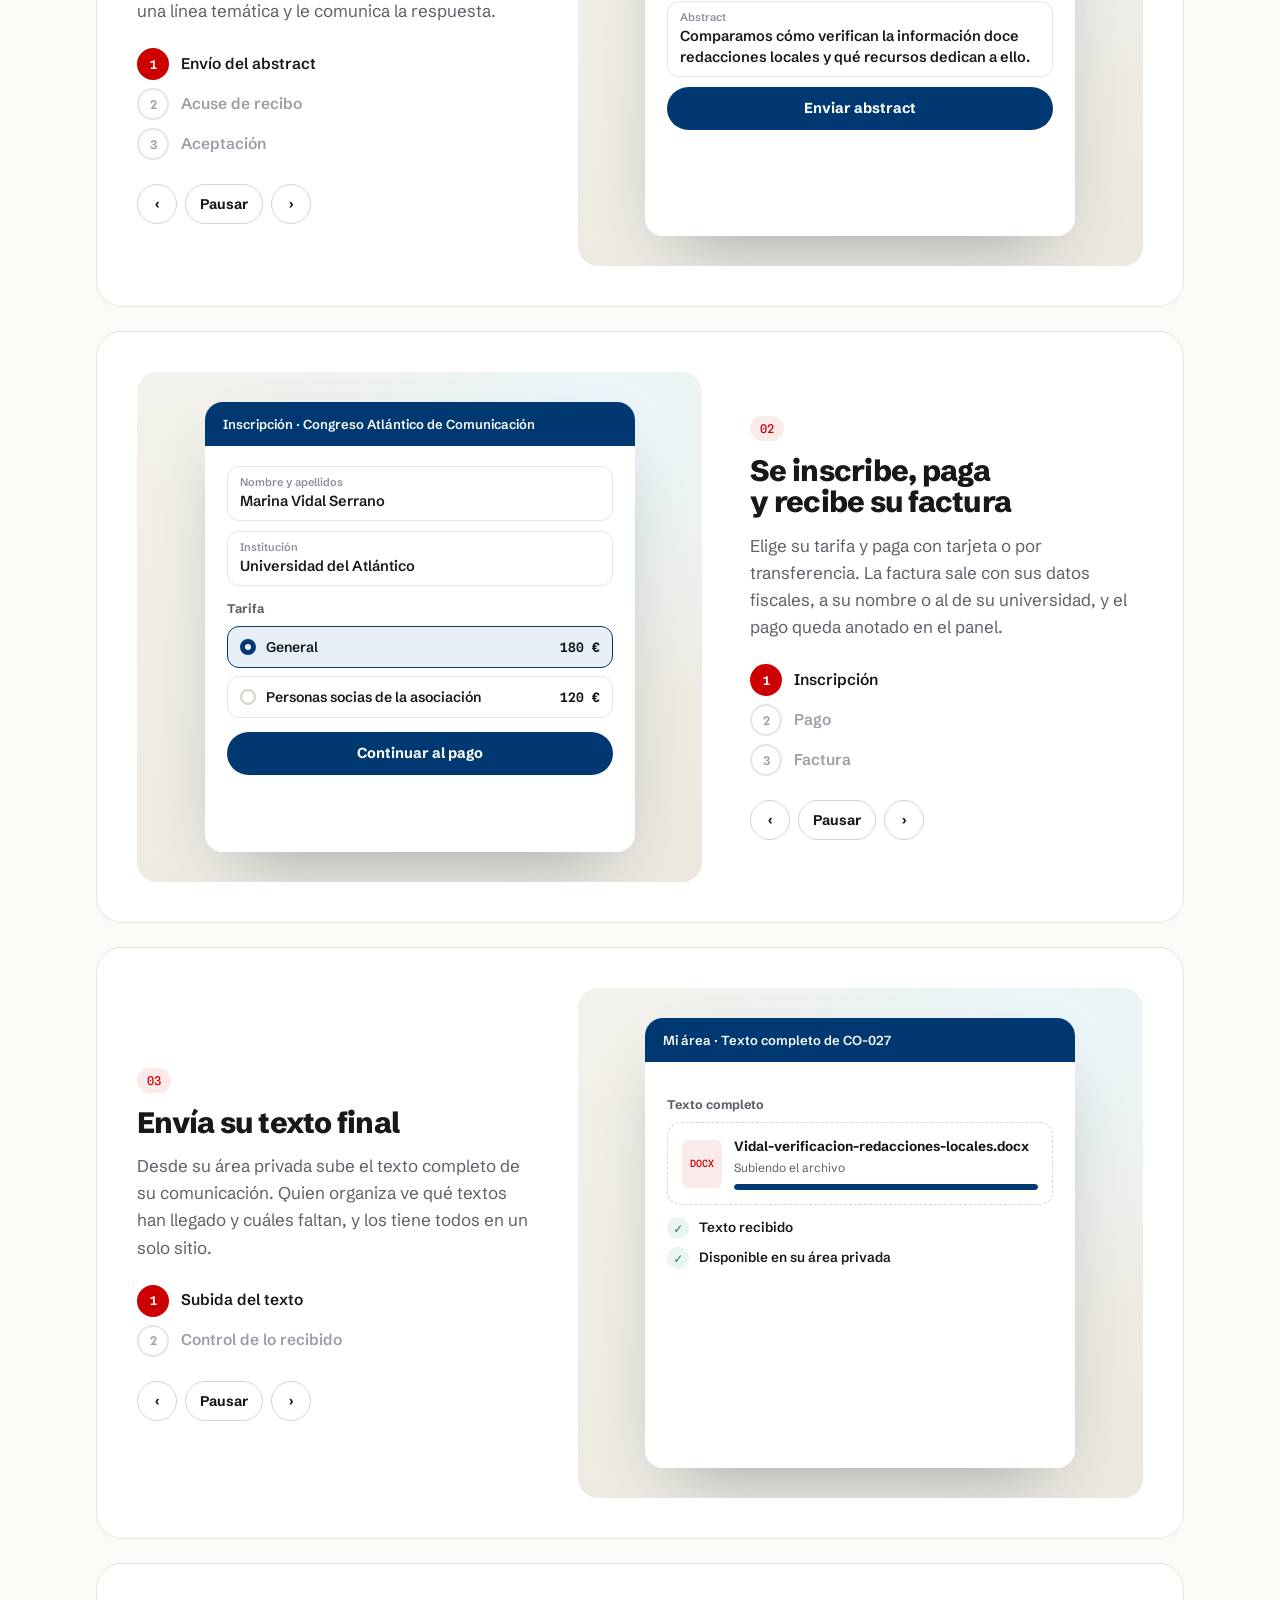
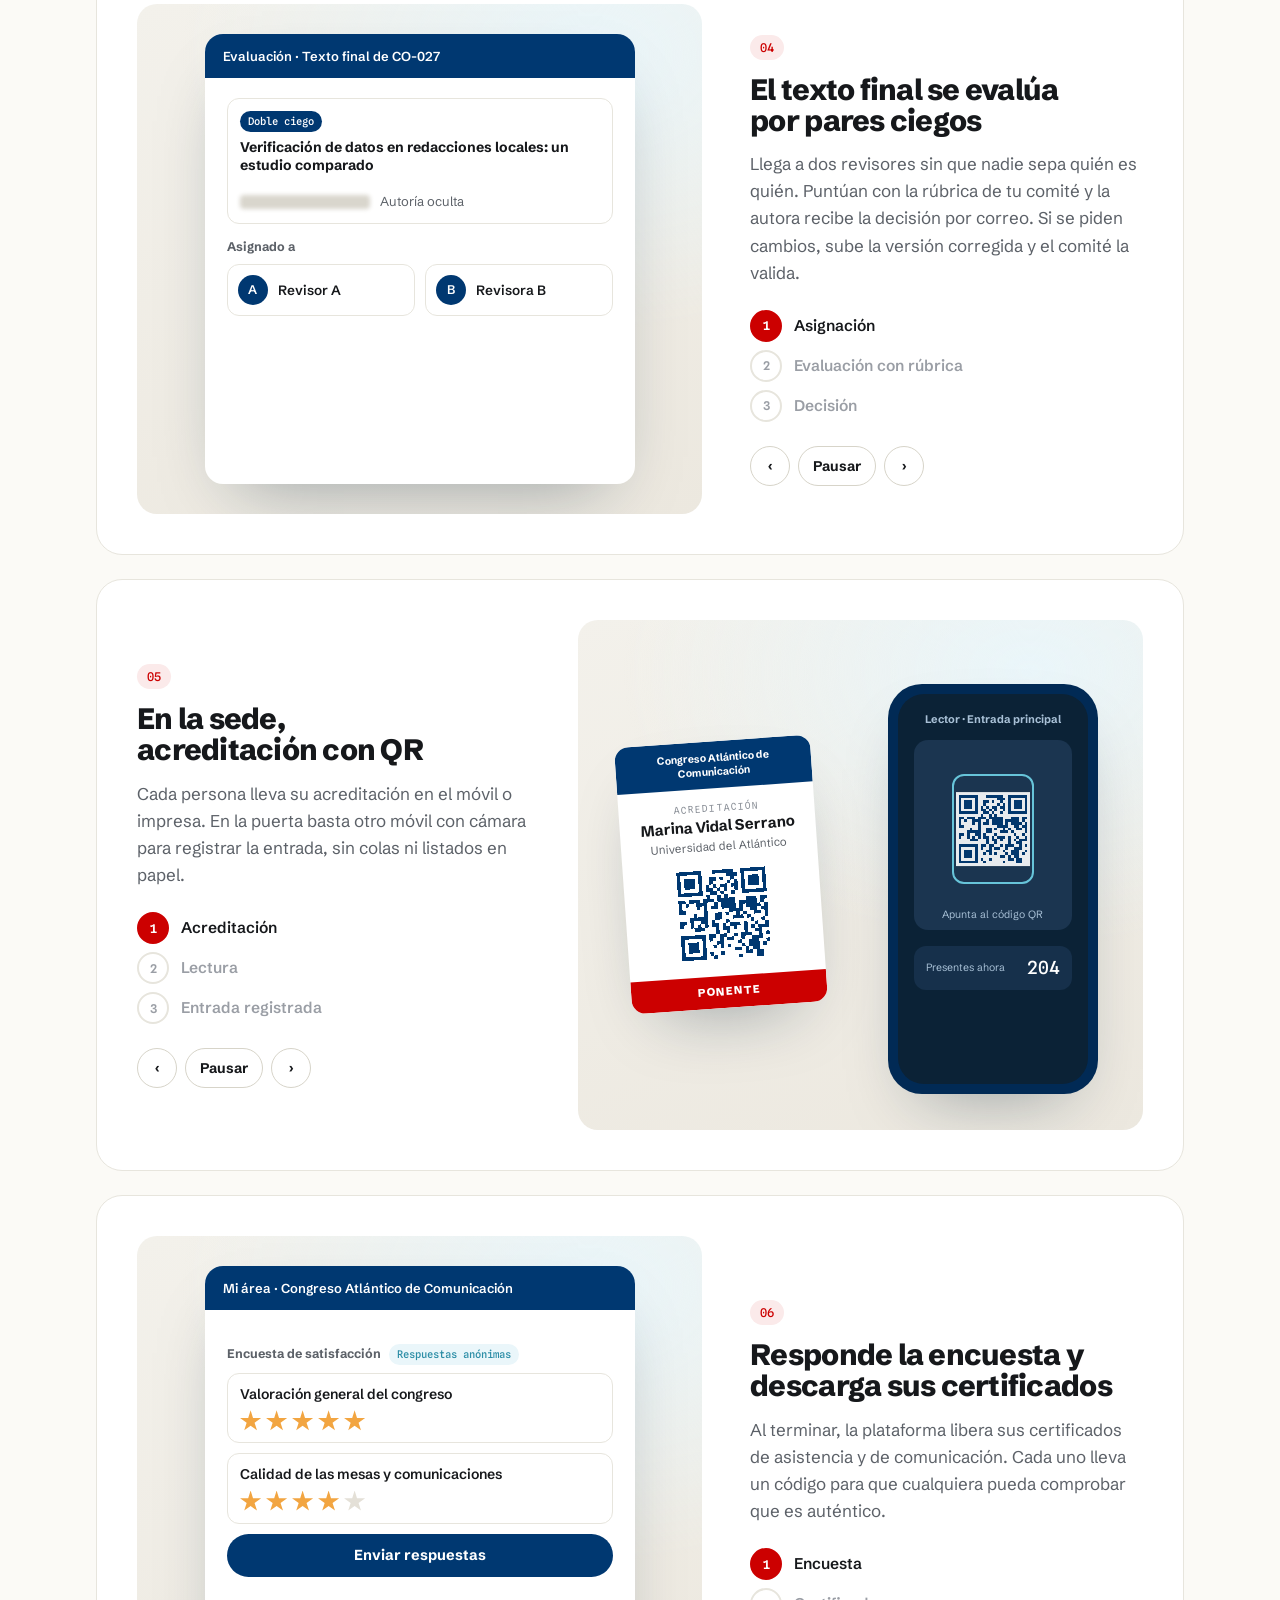
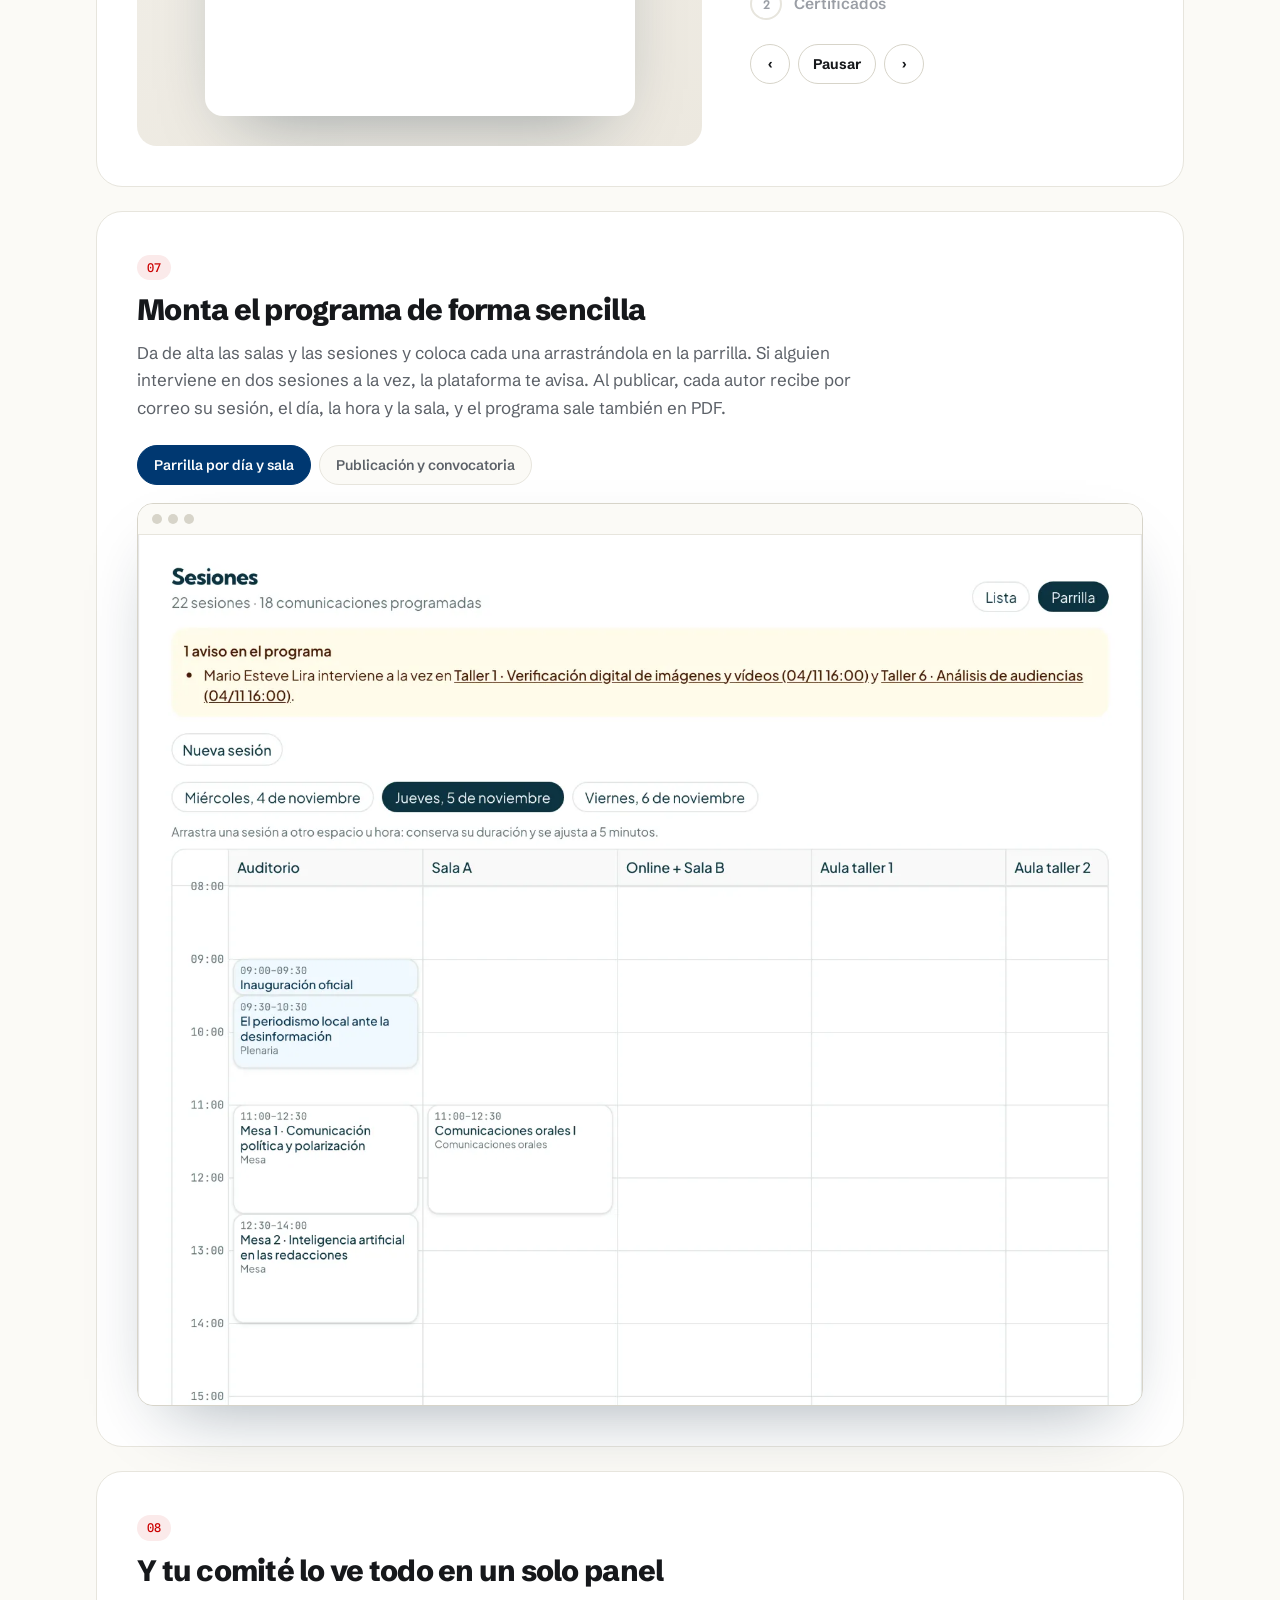
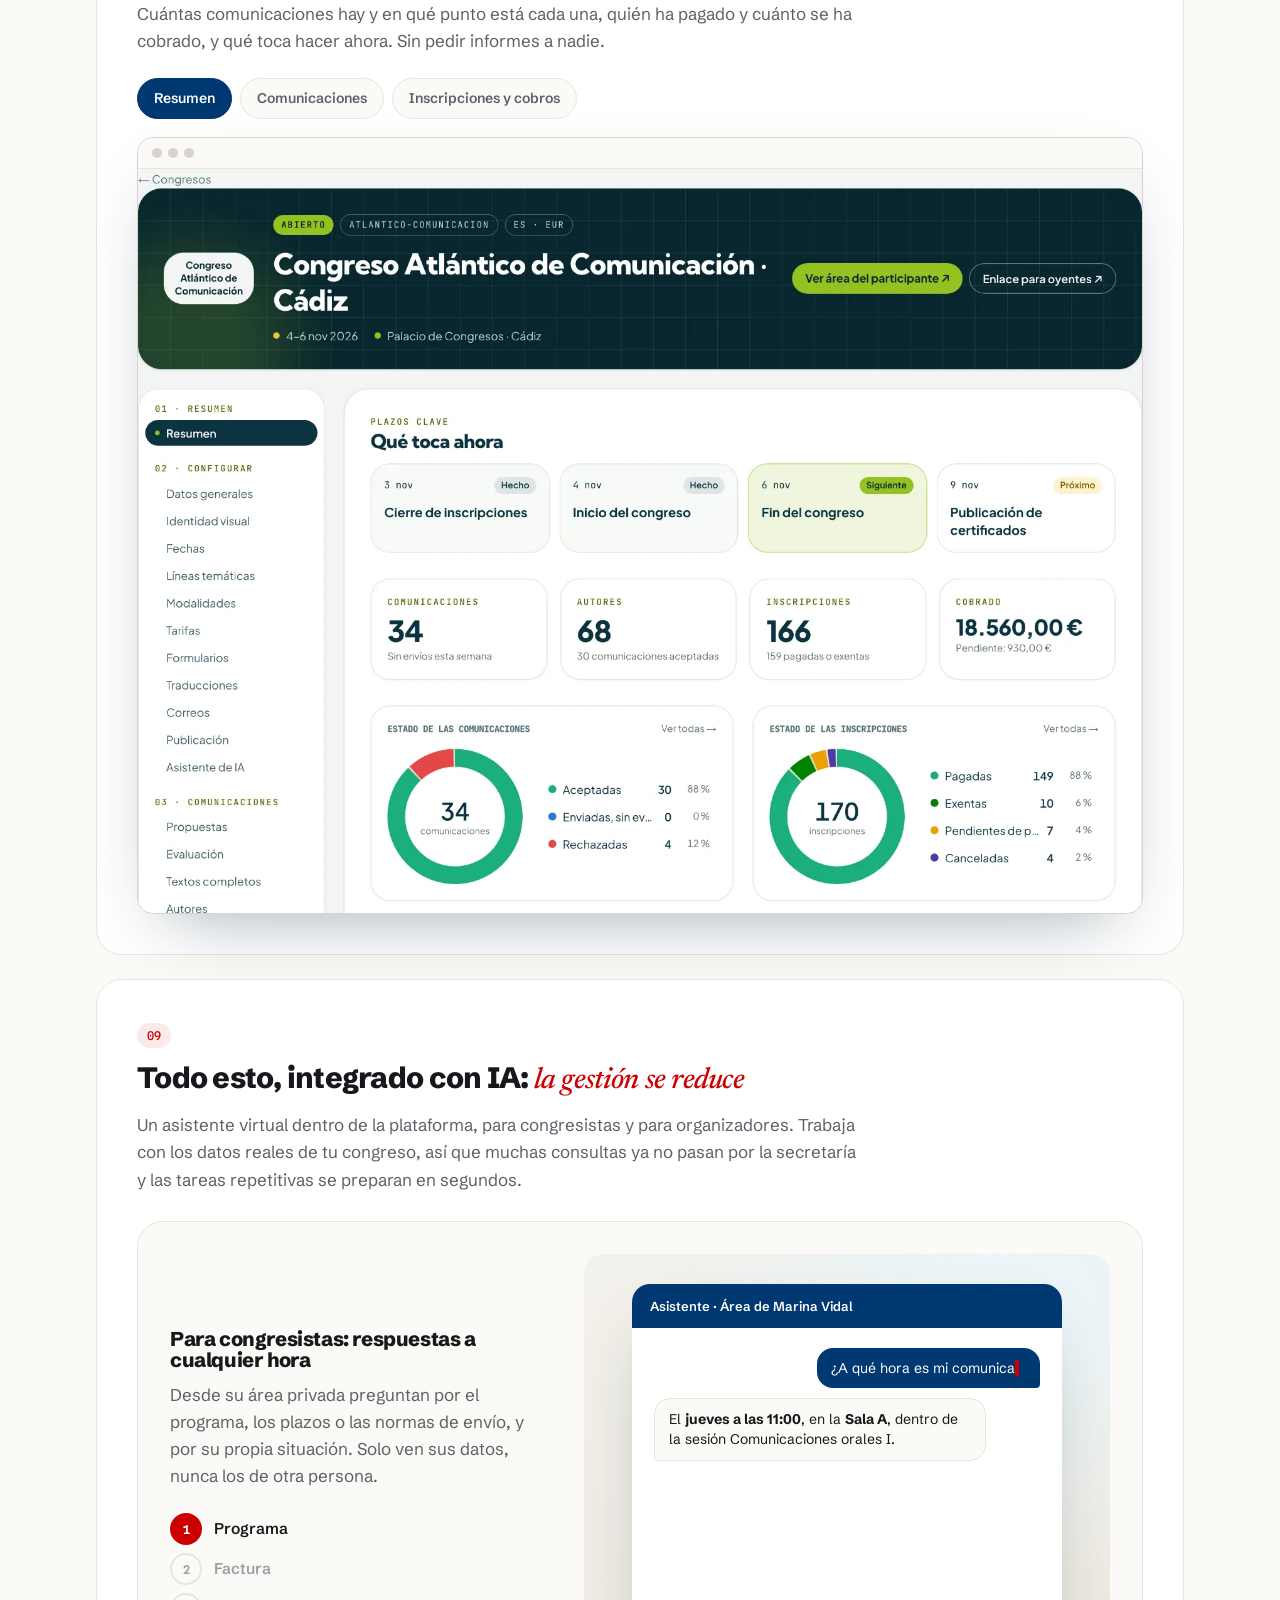
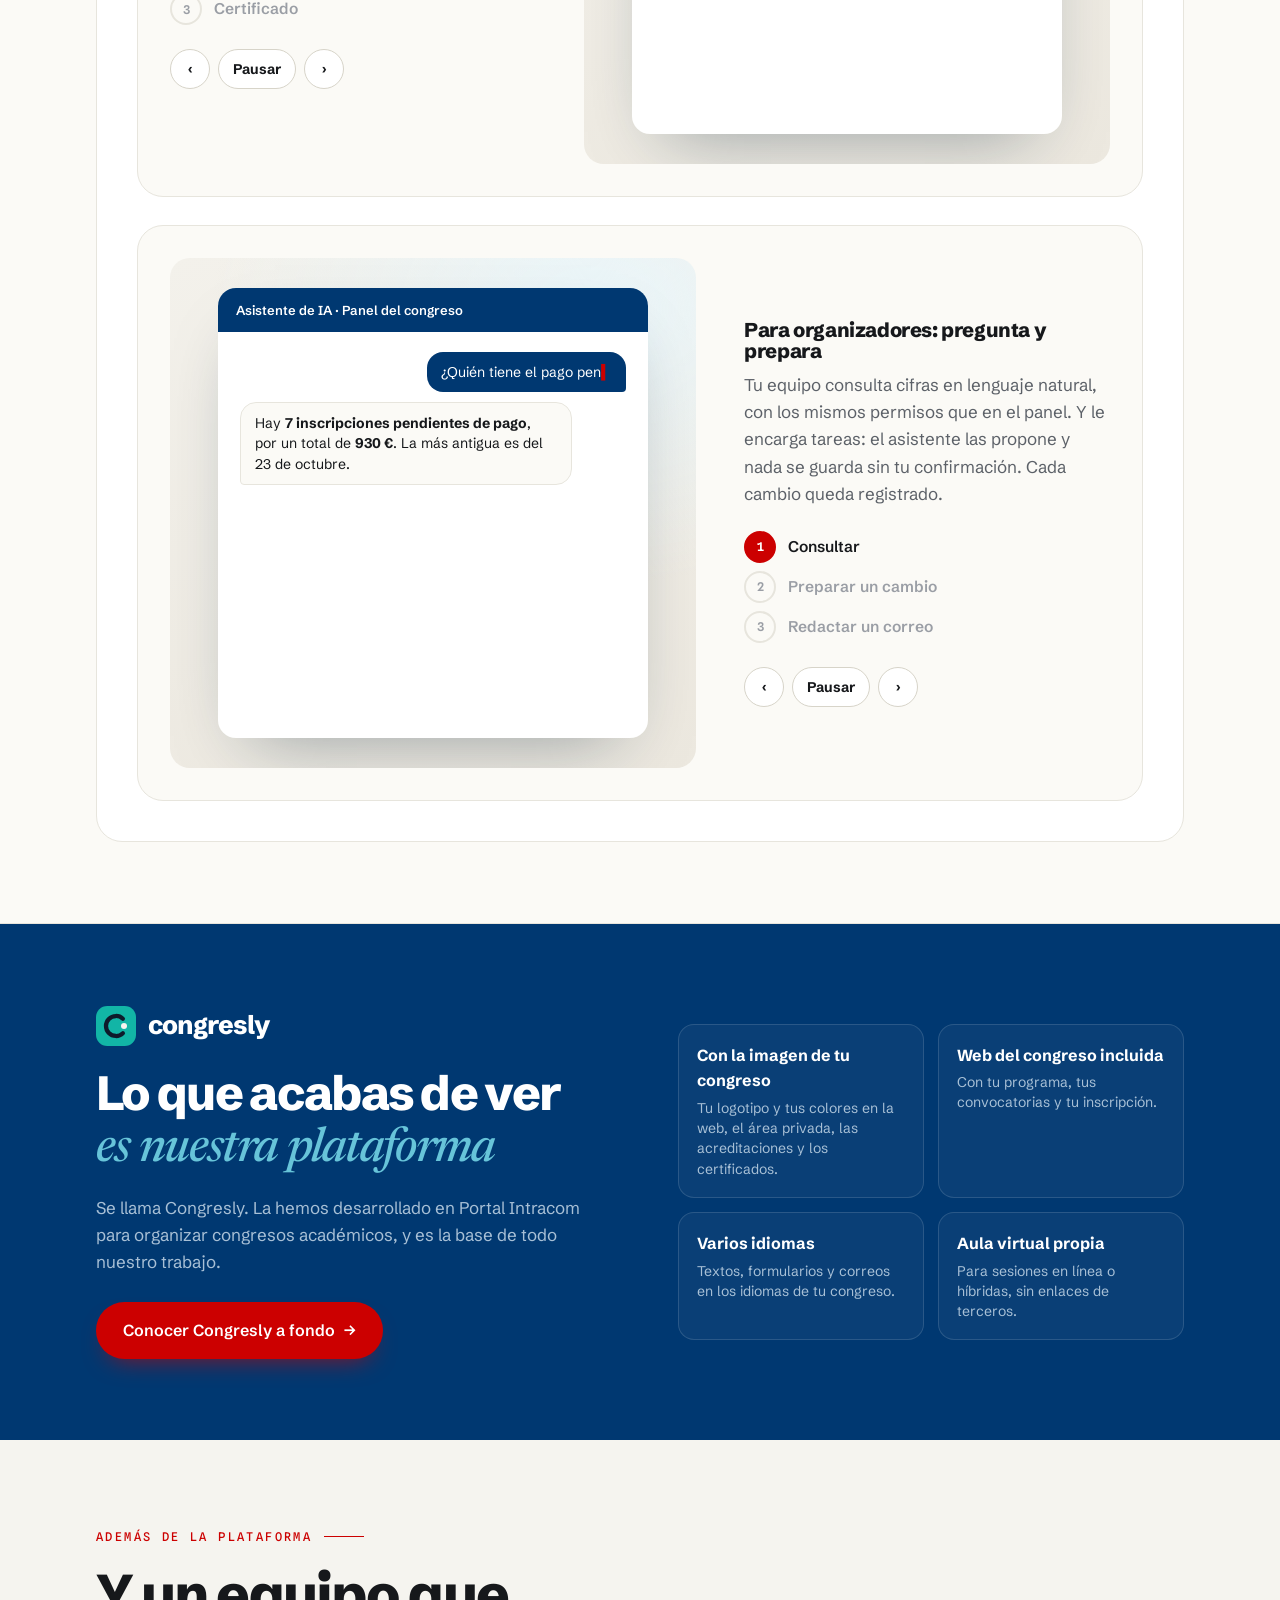
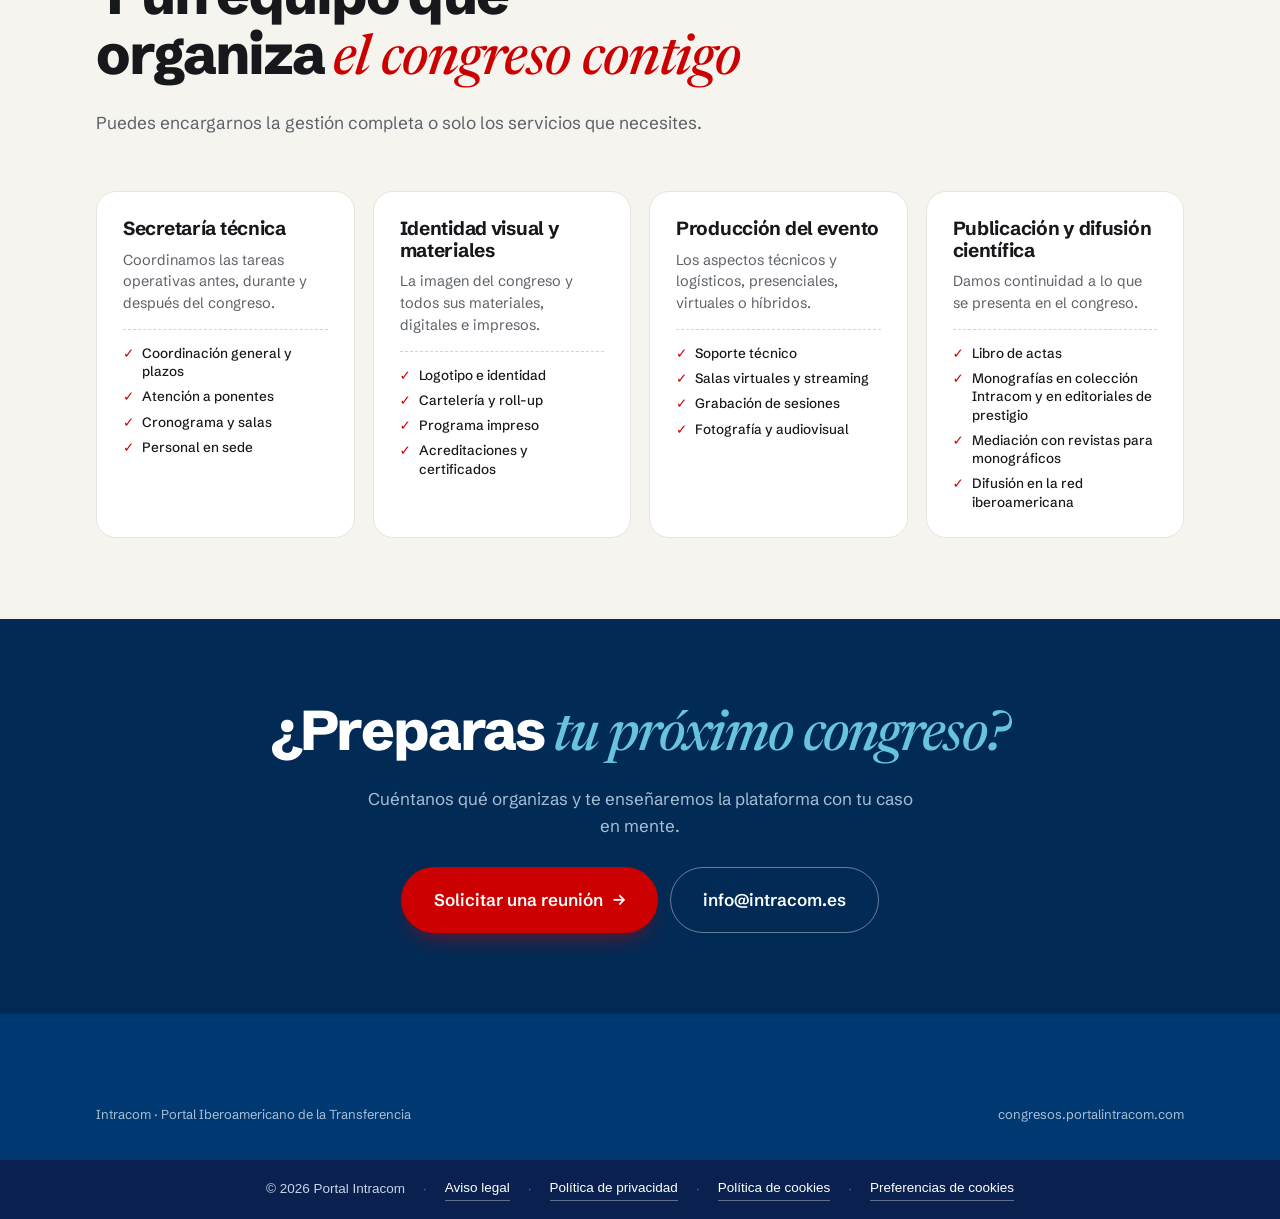
==== commit 1f0b17b2: "Campaña comunicación: trato de tú y capítulo del asistente de IA para congresistas y organizadores C" ====
--- a/comunicacion/index.html
+++ b/comunicacion/index.html
@@ -3,15 +3,15 @@
 <head>
 <meta charset="utf-8">
 <meta name="viewport" content="width=device-width, initial-scale=1">
-<title>Su congreso, en una sola plataforma · Portal Intracom</title>
+<title>Tu congreso, en una sola plataforma · Portal Intracom</title>
 <meta name="description" content="Portal Intracom organiza congresos de comunicación, periodismo y ciencias sociales sobre una plataforma digital que controla todo el proceso: comunicaciones, inscripción, pago, factura, textos finales, evaluación por pares ciegos, acreditación y certificados.">
 <meta name="robots" content="noindex, follow">
 <link rel="canonical" href="https://congresos.portalintracom.com/comunicacion/">
 <meta property="og:type" content="website">
 <meta property="og:site_name" content="Portal Intracom">
 <meta property="og:locale" content="es_ES">
-<meta property="og:title" content="Su congreso, de la primera comunicación al último certificado">
-<meta property="og:description" content="Organizamos su congreso de comunicación, periodismo o ciencias sociales sobre una plataforma digital integrada. Véala en marcha, paso a paso.">
+<meta property="og:title" content="Tu congreso, de la primera comunicación al último certificado">
+<meta property="og:description" content="Organizamos tu congreso de comunicación, periodismo o ciencias sociales sobre una plataforma digital integrada con IA. Mírala en marcha, paso a paso.">
 <meta property="og:url" content="https://congresos.portalintracom.com/comunicacion/">
 <meta property="og:image" content="https://congresos.portalintracom.com/og.png">
 <meta property="og:image:width" content="1200">
@@ -36,6 +36,7 @@
     </a>
     <nav class="nav-links" id="navLinks">
       <a href="#plataforma">La plataforma</a>
+      <a href="#asistente">Asistente IA</a>
       <a href="#congresly">Congresly</a>
       <a href="#equipo">Servicios</a>
     </nav>
@@ -54,8 +55,8 @@
 <section class="apertura" id="inicio">
   <div class="container">
     <p class="eyebrow"><span>Comunicación · Periodismo · Ciencias sociales</span></p>
-    <h1 class="apertura__titulo">Su congreso, <em>de la primera comunicación al último certificado</em></h1>
-    <p class="apertura__texto">Portal Intracom organiza congresos para asociaciones y sociedades científicas sobre una plataforma digital integrada. Cada paso queda controlado en un solo sitio, sin hojas de cálculo ni correos sueltos.</p>
+    <h1 class="apertura__titulo">Tu congreso, <em>de la primera comunicación al último certificado</em></h1>
+    <p class="apertura__texto">Portal Intracom organiza congresos para asociaciones y sociedades científicas sobre una plataforma digital integrada con IA. Cada paso queda controlado en un solo sitio, sin hojas de cálculo ni correos sueltos, y un asistente virtual atiende a congresistas y a organizadores.</p>
     <div class="apertura__botones">
       <a class="btn btn-primary btn-lg" href="#plataforma">Ver la plataforma en marcha <span class="arr">→</span></a>
       <a class="btn btn-ghost btn-lg" href="#contacto">Solicitar una reunión</a>
@@ -79,13 +80,13 @@
     <div class="section-head">
       <p class="eyebrow"><span>Plataforma digital integrada</span></p>
       <h2 class="h-title">Así funciona, <em>paso a paso</em></h2>
-      <p class="lead">Siga a una autora a lo largo de todo un congreso, desde que envía su abstract hasta que descarga su certificado. Al final, cómo se monta el programa y lo que ve su comité organizador.</p>
+      <p class="lead">Sigue a una autora a lo largo de todo un congreso, desde que envía su abstract hasta que descarga su certificado. Al final, cómo se monta el programa, lo que ve tu comité organizador y cómo la IA os quita trabajo.</p>
       <p class="plataforma__aviso">Animaciones ilustrativas y pantallas reales del panel, con un congreso, personas e importes ficticios.</p>
     </div>
 
     <div class="hilo-marco">
       <nav class="hilo" id="hilo" aria-label="Capítulos del recorrido">
-        <a href="#envio">Abstract</a><a href="#inscripcion">Inscripción y pago</a><a href="#texto-final">Texto final</a><a href="#evaluacion">Pares ciegos</a><a href="#acreditacion">Acreditación</a><a href="#certificados">Certificados</a><a href="#programa">Programa</a><a href="#panel">Panel del comité</a>
+        <a href="#envio">Abstract</a><a href="#inscripcion">Inscripción y pago</a><a href="#texto-final">Texto final</a><a href="#evaluacion">Pares ciegos</a><a href="#acreditacion">Acreditación</a><a href="#certificados">Certificados</a><a href="#programa">Programa</a><a href="#panel">Panel del comité</a><a href="#asistente">Asistente IA</a>
       </nav>
     </div>
 
@@ -158,7 +159,7 @@
           </div>
           <div class="capa capa--p3">
             <div class="factura">
-              <div class="factura__cabeza"><div><small>Factura</small><strong>CA27-0143</strong></div><span class="etiqueta etiqueta--ok">Emitida</span></div>
+              <div class="factura__cabeza"><div><small>Factura</small><strong>CA26-0143</strong></div><span class="etiqueta etiqueta--ok">Emitida</span></div>
               <div class="factura__linea"><span>Inscripción · General</span><span>148,76 €</span></div>
               <div class="factura__linea factura__linea--suave"><span>IVA 21 %</span><span>31,24 €</span></div>
               <div class="factura__linea factura__linea--total"><span>Total</span><span>180,00 €</span></div>
@@ -206,7 +207,7 @@
       <div class="demo__texto">
         <span class="demo__num">04</span>
         <h3>El texto final se evalúa por pares ciegos</h3>
-        <p>Llega a dos revisores sin que nadie sepa quién es quién. Puntúan con la rúbrica de su comité y la autora recibe la decisión por correo. Si se piden cambios, sube la versión corregida y el comité la valida.</p>
+        <p>Llega a dos revisores sin que nadie sepa quién es quién. Puntúan con la rúbrica de tu comité y la autora recibe la decisión por correo. Si se piden cambios, sube la versión corregida y el comité la valida.</p>
         <ol class="demo__pasos"><li>Asignación</li><li>Evaluación con rúbrica</li><li>Decisión</li></ol>
         <div class="demo__mandos"><button class="mando" data-accion="anterior" aria-label="Paso anterior">‹</button><button class="mando" data-accion="pausa">Pausar</button><button class="mando" data-accion="siguiente" aria-label="Paso siguiente">›</button></div>
       </div>
@@ -263,7 +264,7 @@
         <div class="movil">
           <div class="movil__pantalla">
             <div class="movil__cabeza">Lector · Entrada principal</div>
-            <div class="visor"><div class="visor__marco"></div><div class="visor__linea"></div><div class="qr qr--peq"></div><p>Apunte al código QR</p></div>
+            <div class="visor"><div class="visor__marco"></div><div class="visor__linea"></div><div class="qr qr--peq"></div><p>Apunta al código QR</p></div>
             <div class="lectura-ok"><span>✓</span><strong>Entrada registrada</strong><small>Marina Vidal · 09:02</small></div>
             <div class="contador"><small>Presentes ahora</small><b class="contador__a">204</b><b class="contador__b">205</b></div>
           </div>
@@ -303,22 +304,22 @@
     <article class="pantallas" id="programa">
       <div class="pantallas__texto">
         <span class="demo__num">07</span>
-        <h3>Monte el programa de forma sencilla</h3>
-        <p>Dé de alta las salas y las sesiones y coloque cada una arrastrándola en la parrilla. Si alguien interviene en dos sesiones a la vez, la plataforma le avisa. Al publicar, cada autor recibe por correo su sesión, el día, la hora y la sala, y el programa sale también en PDF.</p>
+        <h3>Monta el programa de forma sencilla</h3>
+        <p>Da de alta las salas y las sesiones y coloca cada una arrastrándola en la parrilla. Si alguien interviene en dos sesiones a la vez, la plataforma te avisa. Al publicar, cada autor recibe por correo su sesión, el día, la hora y la sala, y el programa sale también en PDF.</p>
       </div>
       <div class="pestanas" role="tablist" aria-label="Pantallas del programa">
         <button role="tab" aria-selected="true">Parrilla por día y sala</button>
         <button role="tab" aria-selected="false">Publicación y convocatoria</button>
       </div>
-      <div class="pantallas__vista"><a class="marco" href="/comunicacion/img/programa-parrilla.webp" target="_blank" rel="noopener"><span class="marco__barra"><i></i><i></i><i></i></span><img src="/comunicacion/img/programa-parrilla.webp" alt="Parrilla del programa en el panel: una columna por sala y las sesiones colocadas por hora" loading="lazy" width="1984" height="1720"><span class="marco__nota">Toque la imagen para ampliarla</span></a></div>
-      <div class="pantallas__vista" hidden><a class="marco" href="/comunicacion/img/programa-publicar.webp" target="_blank" rel="noopener"><span class="marco__barra"><i></i><i></i><i></i></span><img src="/comunicacion/img/programa-publicar.webp" alt="Publicación del programa por versiones, convocatoria a los autores y certificados de intervención" loading="lazy" width="1984" height="1060"><span class="marco__nota">Toque la imagen para ampliarla</span></a></div>
+      <div class="pantallas__vista"><a class="marco" href="/comunicacion/img/programa-parrilla.webp" target="_blank" rel="noopener"><span class="marco__barra"><i></i><i></i><i></i></span><img src="/comunicacion/img/programa-parrilla.webp" alt="Parrilla del programa en el panel: una columna por sala y las sesiones colocadas por hora" loading="lazy" width="1984" height="1720"><span class="marco__nota">Toca la imagen para ampliarla</span></a></div>
+      <div class="pantallas__vista" hidden><a class="marco" href="/comunicacion/img/programa-publicar.webp" target="_blank" rel="noopener"><span class="marco__barra"><i></i><i></i><i></i></span><img src="/comunicacion/img/programa-publicar.webp" alt="Publicación del programa por versiones, convocatoria a los autores y certificados de intervención" loading="lazy" width="1984" height="1060"><span class="marco__nota">Toca la imagen para ampliarla</span></a></div>
     </article>
 
     <!-- 8. Panel -->
     <article class="pantallas" id="panel">
       <div class="pantallas__texto">
         <span class="demo__num">08</span>
-        <h3>Y su comité lo ve todo en un solo panel</h3>
+        <h3>Y tu comité lo ve todo en un solo panel</h3>
         <p>Cuántas comunicaciones hay y en qué punto está cada una, quién ha pagado y cuánto se ha cobrado, y qué toca hacer ahora. Sin pedir informes a nadie.</p>
       </div>
       <div class="pestanas" role="tablist" aria-label="Pantallas del panel">
@@ -326,9 +327,74 @@
         <button role="tab" aria-selected="false">Comunicaciones</button>
         <button role="tab" aria-selected="false">Inscripciones y cobros</button>
       </div>
-      <div class="pantallas__vista"><a class="marco" href="/comunicacion/img/panel-resumen.webp" target="_blank" rel="noopener"><span class="marco__barra"><i></i><i></i><i></i></span><img src="/comunicacion/img/panel-resumen.webp" alt="Resumen del panel: qué toca ahora, cifras clave y estado de comunicaciones e inscripciones" loading="lazy" width="2496" height="1850"><span class="marco__nota">Toque la imagen para ampliarla</span></a></div>
-      <div class="pantallas__vista" hidden><a class="marco" href="/comunicacion/img/panel-comunicaciones.webp" target="_blank" rel="noopener"><span class="marco__barra"><i></i><i></i><i></i></span><img src="/comunicacion/img/panel-comunicaciones.webp" alt="Listado de comunicaciones con su línea temática y su estado" loading="lazy" width="1984" height="1360"><span class="marco__nota">Toque la imagen para ampliarla</span></a></div>
-      <div class="pantallas__vista" hidden><a class="marco" href="/comunicacion/img/panel-inscripciones.webp" target="_blank" rel="noopener"><span class="marco__barra"><i></i><i></i><i></i></span><img src="/comunicacion/img/panel-inscripciones.webp" alt="Listado de inscripciones con tarifa, importe, estado y factura" loading="lazy" width="1984" height="1360"><span class="marco__nota">Toque la imagen para ampliarla</span></a></div>
+      <div class="pantallas__vista"><a class="marco" href="/comunicacion/img/panel-resumen.webp" target="_blank" rel="noopener"><span class="marco__barra"><i></i><i></i><i></i></span><img src="/comunicacion/img/panel-resumen.webp" alt="Resumen del panel: qué toca ahora, cifras clave y estado de comunicaciones e inscripciones" loading="lazy" width="2496" height="1850"><span class="marco__nota">Toca la imagen para ampliarla</span></a></div>
+      <div class="pantallas__vista" hidden><a class="marco" href="/comunicacion/img/panel-comunicaciones.webp" target="_blank" rel="noopener"><span class="marco__barra"><i></i><i></i><i></i></span><img src="/comunicacion/img/panel-comunicaciones.webp" alt="Listado de comunicaciones con su línea temática y su estado" loading="lazy" width="1984" height="1360"><span class="marco__nota">Toca la imagen para ampliarla</span></a></div>
+      <div class="pantallas__vista" hidden><a class="marco" href="/comunicacion/img/panel-inscripciones.webp" target="_blank" rel="noopener"><span class="marco__barra"><i></i><i></i><i></i></span><img src="/comunicacion/img/panel-inscripciones.webp" alt="Listado de inscripciones con tarifa, importe, estado y factura" loading="lazy" width="1984" height="1360"><span class="marco__nota">Toca la imagen para ampliarla</span></a></div>
+    </article>
+
+    <!-- 9. Asistente de IA -->
+    <article class="pantallas" id="asistente">
+      <div class="pantallas__texto">
+        <span class="demo__num">09</span>
+        <h3>Todo esto, integrado con IA: <em>la gestión se reduce</em></h3>
+        <p>Un asistente virtual dentro de la plataforma, para congresistas y para organizadores. Trabaja con los datos reales de tu congreso, así que muchas consultas ya no pasan por la secretaría y las tareas repetitivas se preparan en segundos.</p>
+      </div>
+
+      <div class="demo demo--anidada" id="asistente-congresistas" data-pasos="3" data-tiempos="5600,5600,6400">
+        <div class="demo__texto">
+          <h4>Para congresistas: respuestas a cualquier hora</h4>
+          <p>Desde su área privada preguntan por el programa, los plazos o las normas de envío, y por su propia situación. Solo ven sus datos, nunca los de otra persona.</p>
+          <ol class="demo__pasos"><li>Programa</li><li>Factura</li><li>Certificado</li></ol>
+          <div class="demo__mandos"><button class="mando" data-accion="anterior" aria-label="Paso anterior">‹</button><button class="mando" data-accion="pausa">Pausar</button><button class="mando" data-accion="siguiente" aria-label="Paso siguiente">›</button></div>
+        </div>
+        <div class="escenario" aria-hidden="true">
+          <div class="ventana">
+            <div class="ventana__cabeza">Asistente · Área de Marina Vidal</div>
+            <div class="capa capa--p1 chat">
+            <div class="burbuja burbuja--yo"><span class="escribe" data-texto="¿A qué hora es mi comunicación?" data-retraso="200"></span></div>
+            <div class="burbuja burbuja--ia aparece" style="--r:2.1s">El <b>jueves a las 11:00</b>, en la <b>Sala A</b>, dentro de la sesión Comunicaciones orales I.</div>
+            </div>
+            <div class="capa capa--p2 chat">
+            <div class="burbuja burbuja--yo"><span class="escribe" data-texto="¿Dónde descargo mi factura?" data-retraso="200"></span></div>
+            <div class="burbuja burbuja--ia aparece" style="--r:2.0s">Tu factura <b>CA26-0143</b> ya está emitida. Puedes descargarla aquí:</div>
+            <div class="propuesta aparece" style="--r:2.5s"><span class="propuesta__enlace">↓ Descargar factura</span></div>
+            </div>
+            <div class="capa capa--p3 chat">
+            <div class="burbuja burbuja--yo"><span class="escribe" data-texto="¿Ya puedo descargar mi certificado?" data-retraso="200"></span></div>
+            <div class="burbuja burbuja--ia aparece" style="--r:2.4s">Todavía no: te falta responder la <b>encuesta de satisfacción</b>. En cuanto la envíes, lo tendrás en tu área.</div>
+            <div class="propuesta aparece" style="--r:2.9s"><span class="propuesta__enlace">→ Responder la encuesta</span></div>
+            </div>
+          </div>
+        </div>
+      </div>
+
+      <div class="demo demo--inversa demo--anidada" id="asistente-organizadores" data-pasos="3" data-tiempos="5800,7000,7000">
+        <div class="demo__texto">
+          <h4>Para organizadores: pregunta y prepara</h4>
+          <p>Tu equipo consulta cifras en lenguaje natural, con los mismos permisos que en el panel. Y le encarga tareas: el asistente las propone y nada se guarda sin tu confirmación. Cada cambio queda registrado.</p>
+          <ol class="demo__pasos"><li>Consultar</li><li>Preparar un cambio</li><li>Redactar un correo</li></ol>
+          <div class="demo__mandos"><button class="mando" data-accion="anterior" aria-label="Paso anterior">‹</button><button class="mando" data-accion="pausa">Pausar</button><button class="mando" data-accion="siguiente" aria-label="Paso siguiente">›</button></div>
+        </div>
+        <div class="escenario" aria-hidden="true">
+          <div class="ventana">
+            <div class="ventana__cabeza">Asistente de IA · Panel del congreso</div>
+            <div class="capa capa--p1 chat">
+            <div class="burbuja burbuja--yo"><span class="escribe" data-texto="¿Quién tiene el pago pendiente?" data-retraso="200"></span></div>
+            <div class="burbuja burbuja--ia aparece" style="--r:2.1s">Hay <b>7 inscripciones pendientes de pago</b>, por un total de <b>930 €</b>. La más antigua es del 23 de octubre.</div>
+            </div>
+            <div class="capa capa--p2 chat">
+            <div class="burbuja burbuja--yo"><span class="escribe" data-texto="Retrasa una semana el cierre del envío de comunicaciones" data-retraso="200"></span></div>
+            <div class="burbuja burbuja--ia aparece" style="--r:3.4s">Te propongo este cambio:</div>
+            <div class="propuesta aparece" style="--r:3.9s"><small>Cierre del envío de comunicaciones</small><strong>7 de junio → 14 de junio</strong><span class="propuesta__botones"><i>Confirmar</i><u>Descartar</u></span></div>
+            </div>
+            <div class="capa capa--p3 chat">
+            <div class="burbuja burbuja--yo"><span class="escribe" data-texto="Redacta el recordatorio del fin de plazo de inscripción" data-retraso="200"></span></div>
+            <div class="burbuja burbuja--ia aparece" style="--r:3.4s">Aquí tienes el borrador:</div>
+            <div class="propuesta aparece" style="--r:3.9s"><small>Asunto: últimos días para inscribirte</small><span class="propuesta__texto">Hola: la inscripción al congreso cierra el 3 de noviembre. Puedes completarla desde tu área privada…</span><span class="propuesta__botones"><u>Copiar</u></span></div>
+            </div>
+          </div>
+        </div>
+      </div>
     </article>
 
     </div>
@@ -343,14 +409,14 @@
         <svg viewBox="0 0 32 32" aria-hidden="true"><rect width="32" height="32" rx="9" fill="#12B5A6"/><path d="M21.5 10.2A8 8 0 1 0 21.5 21.8" fill="none" stroke="#0E1A2B" stroke-width="3.4" stroke-linecap="round"/><circle cx="22.4" cy="16" r="2.4" fill="#F6F4EF"/></svg>
         congresly
       </div>
-      <h2>Lo que acaba de ver <em>es nuestra plataforma</em></h2>
+      <h2>Lo que acabas de ver <em>es nuestra plataforma</em></h2>
       <p>Se llama Congresly. La hemos desarrollado en Portal Intracom para organizar congresos académicos, y es la base de todo nuestro trabajo.</p>
       <a class="btn btn-primary" href="https://www.congresly.com/" target="_blank" rel="noopener">Conocer Congresly a fondo <span class="arr">→</span></a>
     </div>
     <ul class="congresly__lista">
-      <li><strong>Con la imagen de su congreso</strong><span>Su logotipo y sus colores en la web, el área privada, las acreditaciones y los certificados.</span></li>
-      <li><strong>Web del congreso incluida</strong><span>Con su programa, sus convocatorias y su inscripción.</span></li>
-      <li><strong>Varios idiomas</strong><span>Textos, formularios y correos en los idiomas de su congreso.</span></li>
+      <li><strong>Con la imagen de tu congreso</strong><span>Tu logotipo y tus colores en la web, el área privada, las acreditaciones y los certificados.</span></li>
+      <li><strong>Web del congreso incluida</strong><span>Con tu programa, tus convocatorias y tu inscripción.</span></li>
+      <li><strong>Varios idiomas</strong><span>Textos, formularios y correos en los idiomas de tu congreso.</span></li>
       <li><strong>Aula virtual propia</strong><span>Para sesiones en línea o híbridas, sin enlaces de terceros.</span></li>
     </ul>
   </div>
@@ -361,8 +427,8 @@
   <div class="container">
     <div class="section-head">
       <p class="eyebrow"><span>Además de la plataforma</span></p>
-      <h2 class="h-title">Y un equipo que organiza <em>el congreso con usted</em></h2>
-      <p class="lead">Puede encargarnos la gestión completa o solo los servicios que necesite.</p>
+      <h2 class="h-title">Y un equipo que organiza <em>el congreso contigo</em></h2>
+      <p class="lead">Puedes encargarnos la gestión completa o solo los servicios que necesites.</p>
     </div>
     <div class="equipo__rejilla">
       <article class="servicio">
@@ -392,8 +458,8 @@
 <!-- ============ CIERRE ============ -->
 <section class="cierre" id="contacto">
   <div class="container">
-    <h2>¿Prepara <em>su próximo congreso?</em></h2>
-    <p>Cuéntenos qué organiza y le enseñaremos la plataforma con su caso en mente.</p>
+    <h2>¿Preparas <em>tu próximo congreso?</em></h2>
+    <p>Cuéntanos qué organizas y te enseñaremos la plataforma con tu caso en mente.</p>
     <div class="cierre__botones">
       <a class="btn btn-primary btn-lg" href="/#contacto">Solicitar una reunión <span class="arr">→</span></a>
       <a class="btn btn-ghost btn-lg boton-claro" href="mailto:info@intracom.es?subject=Propuesta%20para%20nuestro%20congreso">info@intracom.es</a>
--- a/comunicacion/comunicacion.css
+++ b/comunicacion/comunicacion.css
@@ -231,6 +231,23 @@
 .marco img { display: block; width: 100%; height: auto; }
 .marco__nota { display: none; }
 
+/* Asistente de IA */
+.pantallas__texto h3 em { font-family: var(--font-serif); font-weight: 500; color: var(--accent); }
+.demo--anidada { background: var(--surface-2); margin-top: 28px; padding: 32px; }
+.demo--anidada .demo__texto h4 { font-size: 20px; font-weight: 800; letter-spacing: -.02em; margin: 0 0 10px; }
+.chat { display: flex; flex-direction: column; gap: 10px; }
+.burbuja { max-width: 86%; font-size: 14px; line-height: 1.45; padding: 10px 14px; border-radius: 16px; }
+.burbuja--yo { align-self: flex-end; background: var(--blue); color: #fff; border-bottom-right-radius: 4px; min-height: 40px; }
+.burbuja--ia { align-self: flex-start; background: var(--surface-2); color: var(--ink); border: 1px solid var(--border); border-bottom-left-radius: 4px; }
+.propuesta { align-self: flex-start; display: grid; gap: 6px; max-width: 92%; font-size: 13.5px; background: var(--surface); border: 1px solid var(--border-strong); border-radius: 14px; padding: 12px 14px; }
+.propuesta small { color: var(--muted); font-size: 12px; }
+.propuesta__enlace { font-weight: 700; color: var(--blue); }
+.propuesta__texto { color: var(--muted); line-height: 1.45; }
+.propuesta__botones { display: flex; gap: 8px; margin-top: 4px; }
+.propuesta__botones i, .propuesta__botones u { font-style: normal; text-decoration: none; font-size: 12.5px; font-weight: 700; border-radius: 999px; padding: 5px 12px; }
+.propuesta__botones i { background: var(--blue); color: #fff; }
+.propuesta__botones u { border: 1px solid var(--border-strong); color: var(--ink); }
+
 /* ---------- Congresly ---------- */
 .congresly { background: var(--navy); color: var(--navy-text); padding-block: clamp(64px, 9vh, 104px); }
 .congresly__fila { display: grid; grid-template-columns: minmax(0, 1fr) minmax(0, 1fr); gap: clamp(32px, 6vw, 80px); align-items: center; }
@@ -287,6 +304,7 @@
   .cadena li { font-size: 12.5px; }
   .hilo-marco { top: 70px; margin-inline: calc(var(--gutter) * -1); padding-inline: var(--gutter); }
   .marco__nota { display: block; font-size: 12.5px; color: var(--muted); text-align: center; padding: 8px; border-top: 1px solid var(--border); background: var(--surface); }
+  .demo--anidada { padding: 14px; margin-top: 20px; }
   .pantallas { padding: 18px; border-radius: 20px; scroll-margin-top: 130px; }
   .demo { display: flex; flex-direction: column; align-items: stretch; gap: 0; padding: 18px; border-radius: 20px; scroll-margin-top: 130px; }
   .demo__texto { display: contents; }
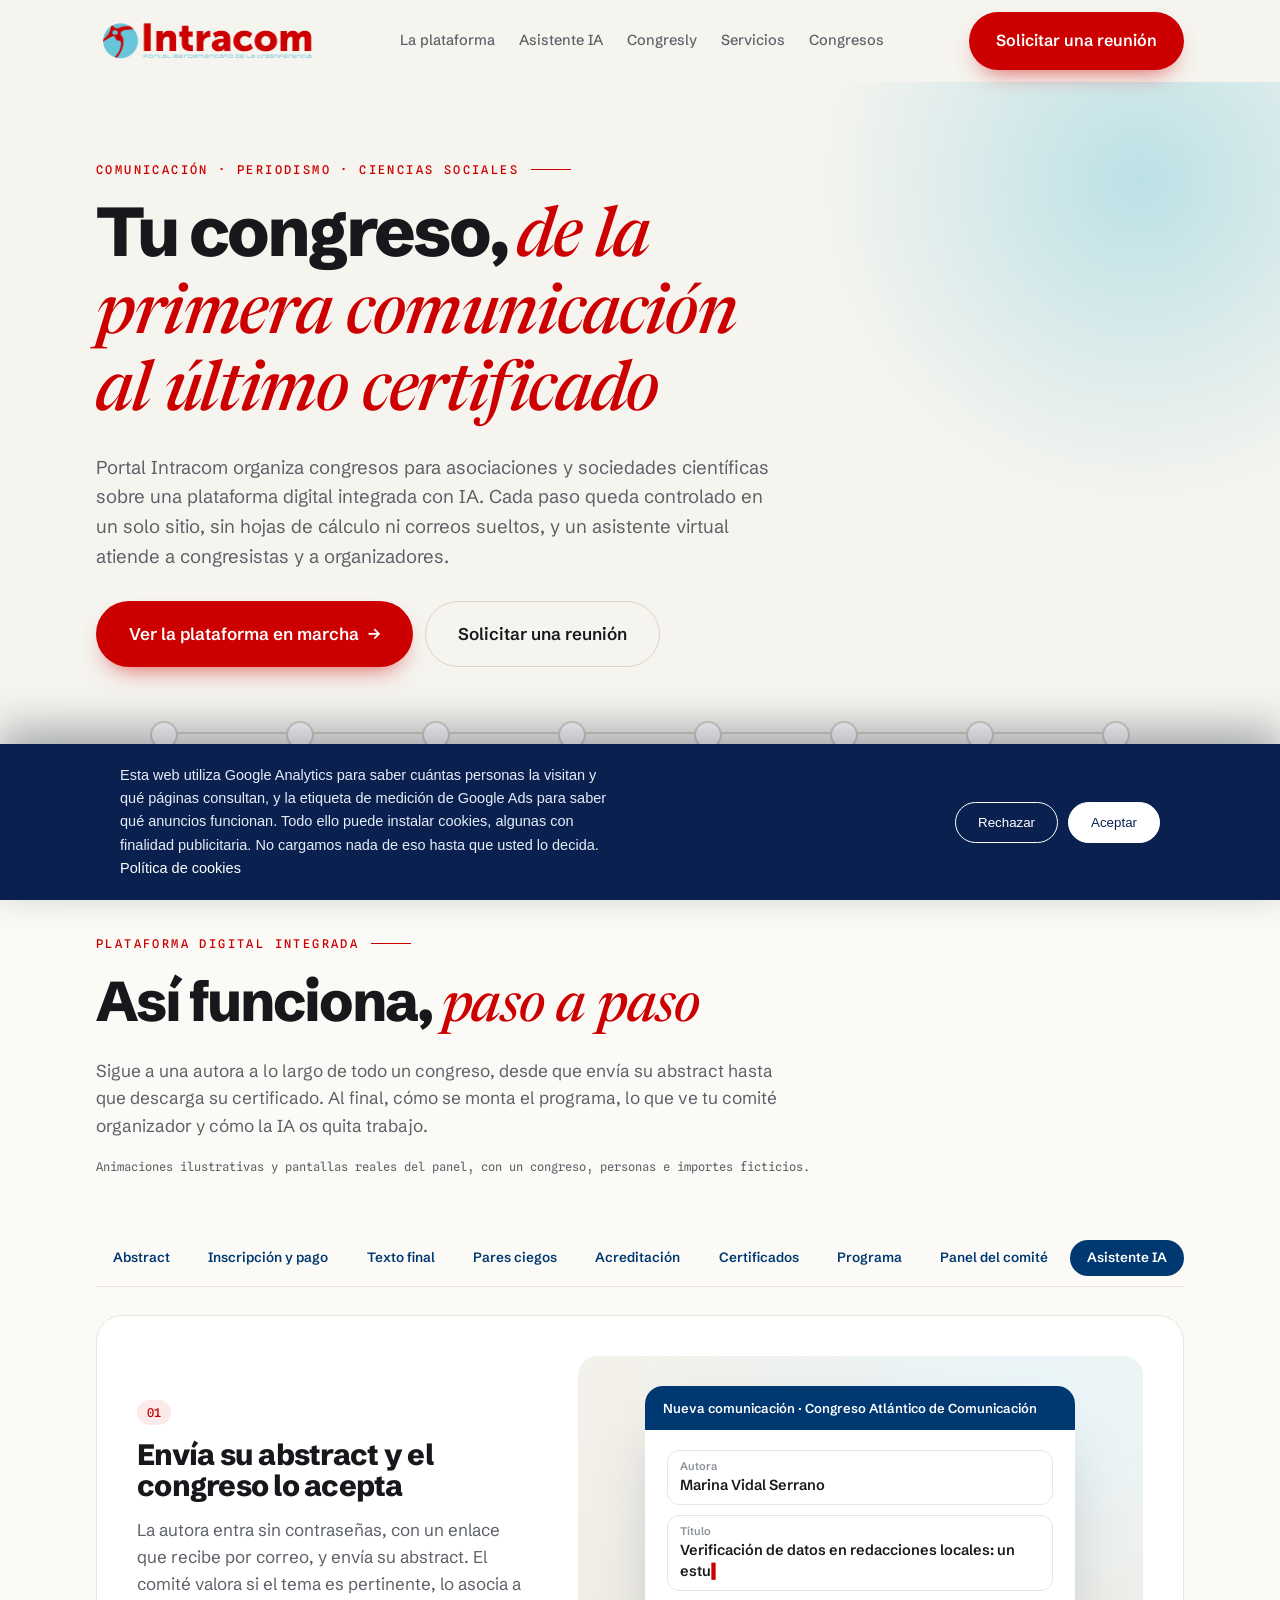
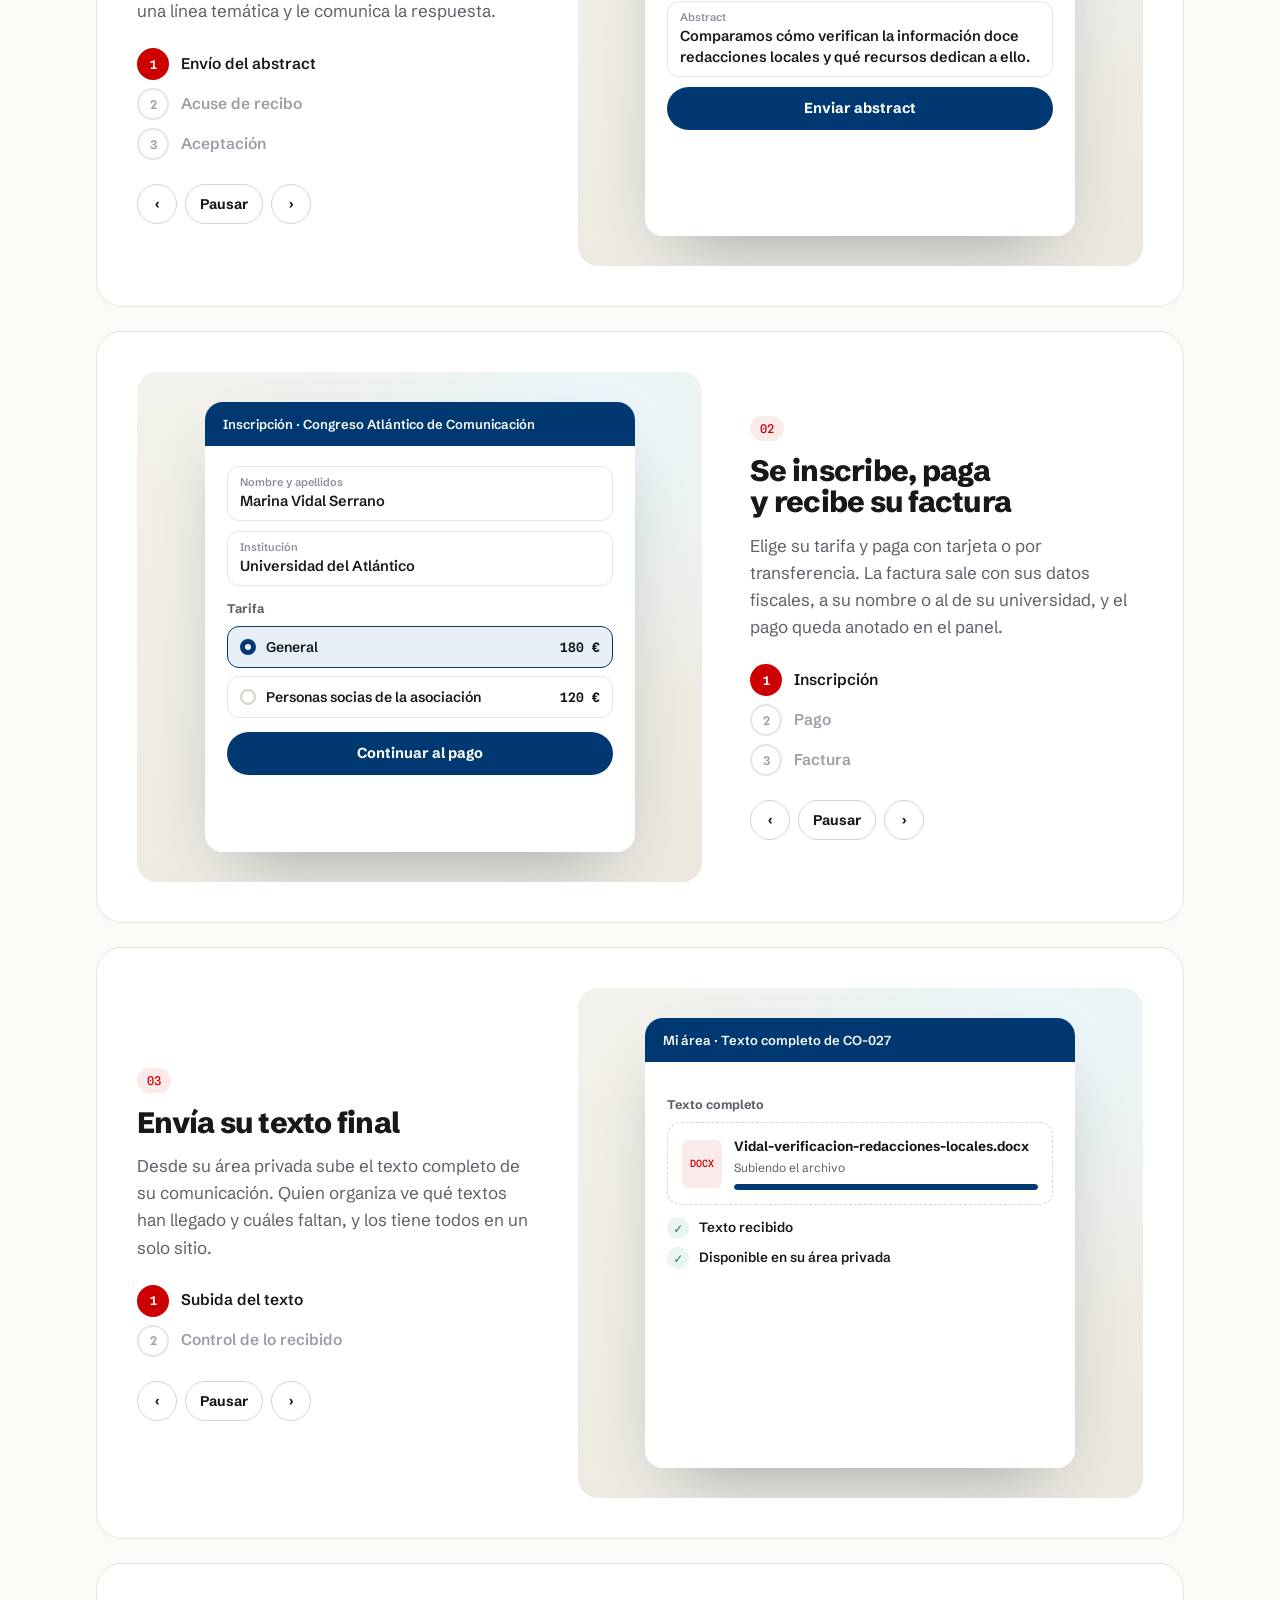
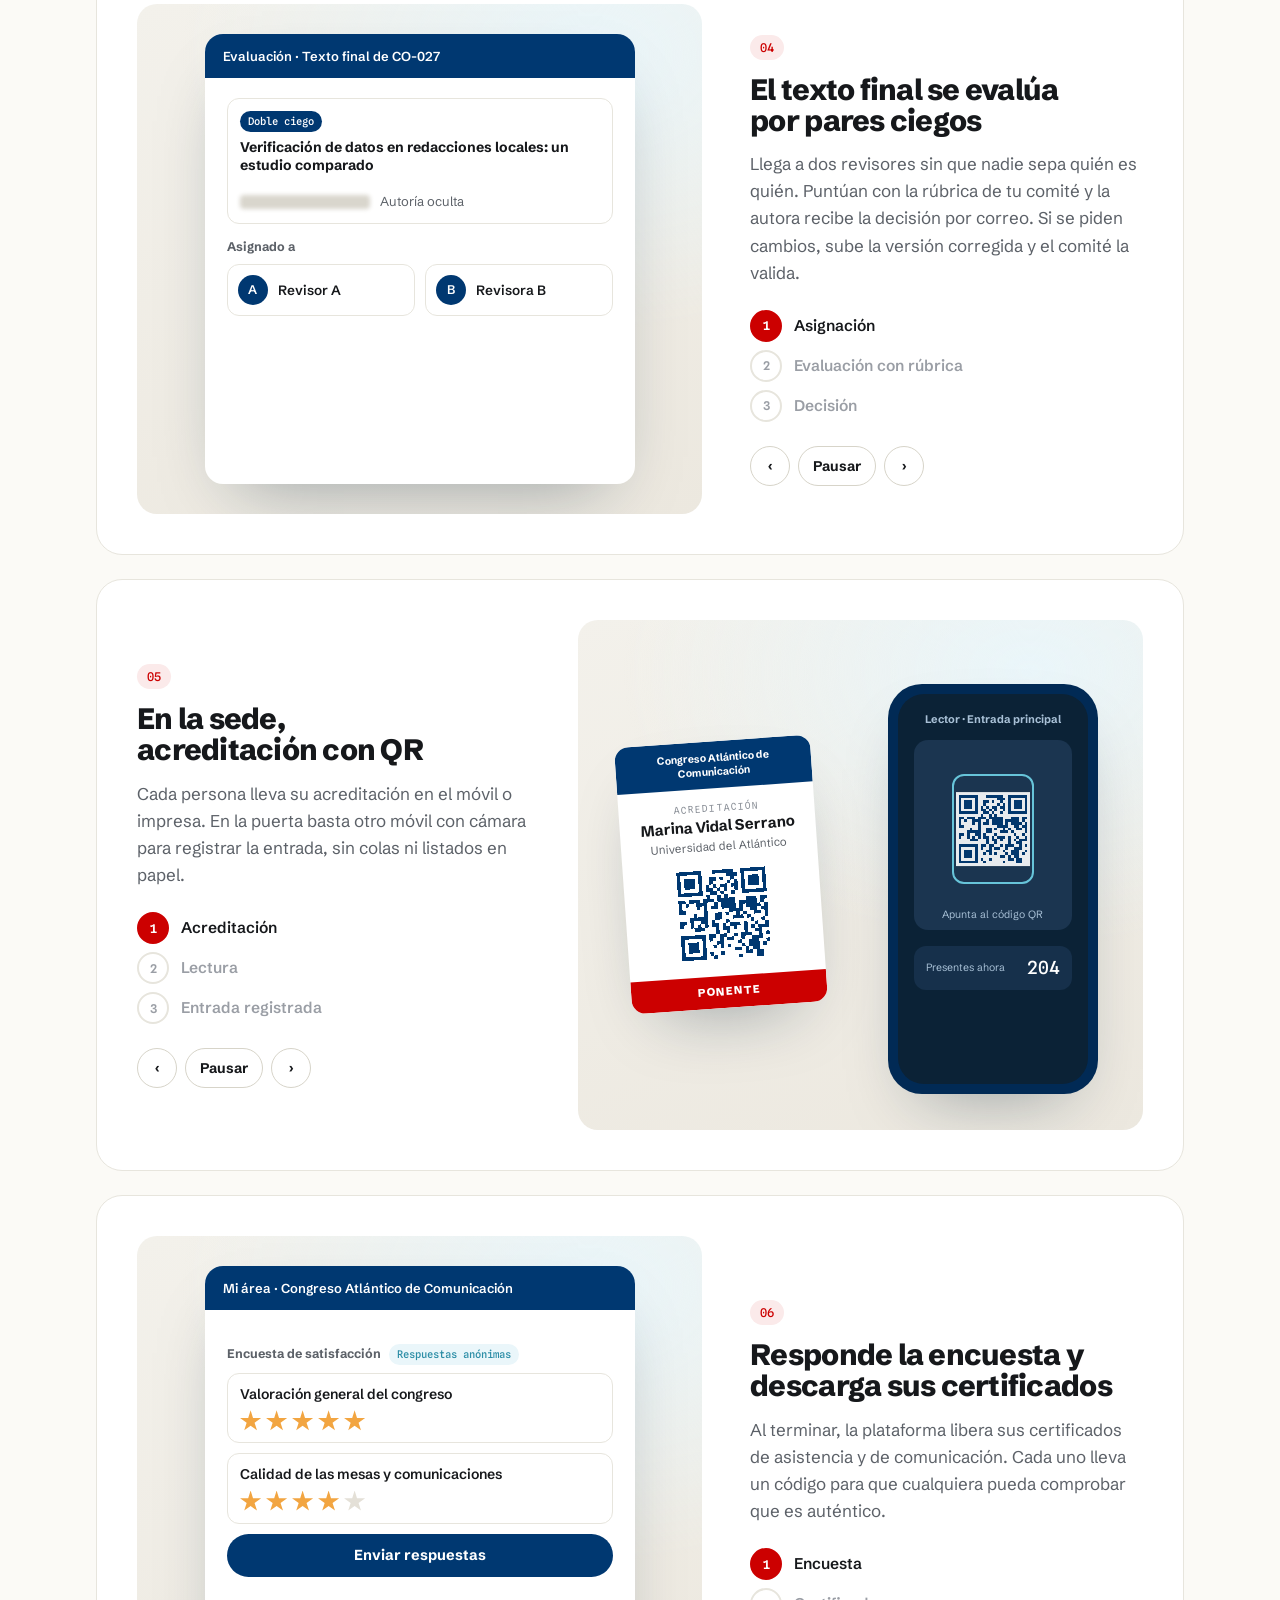
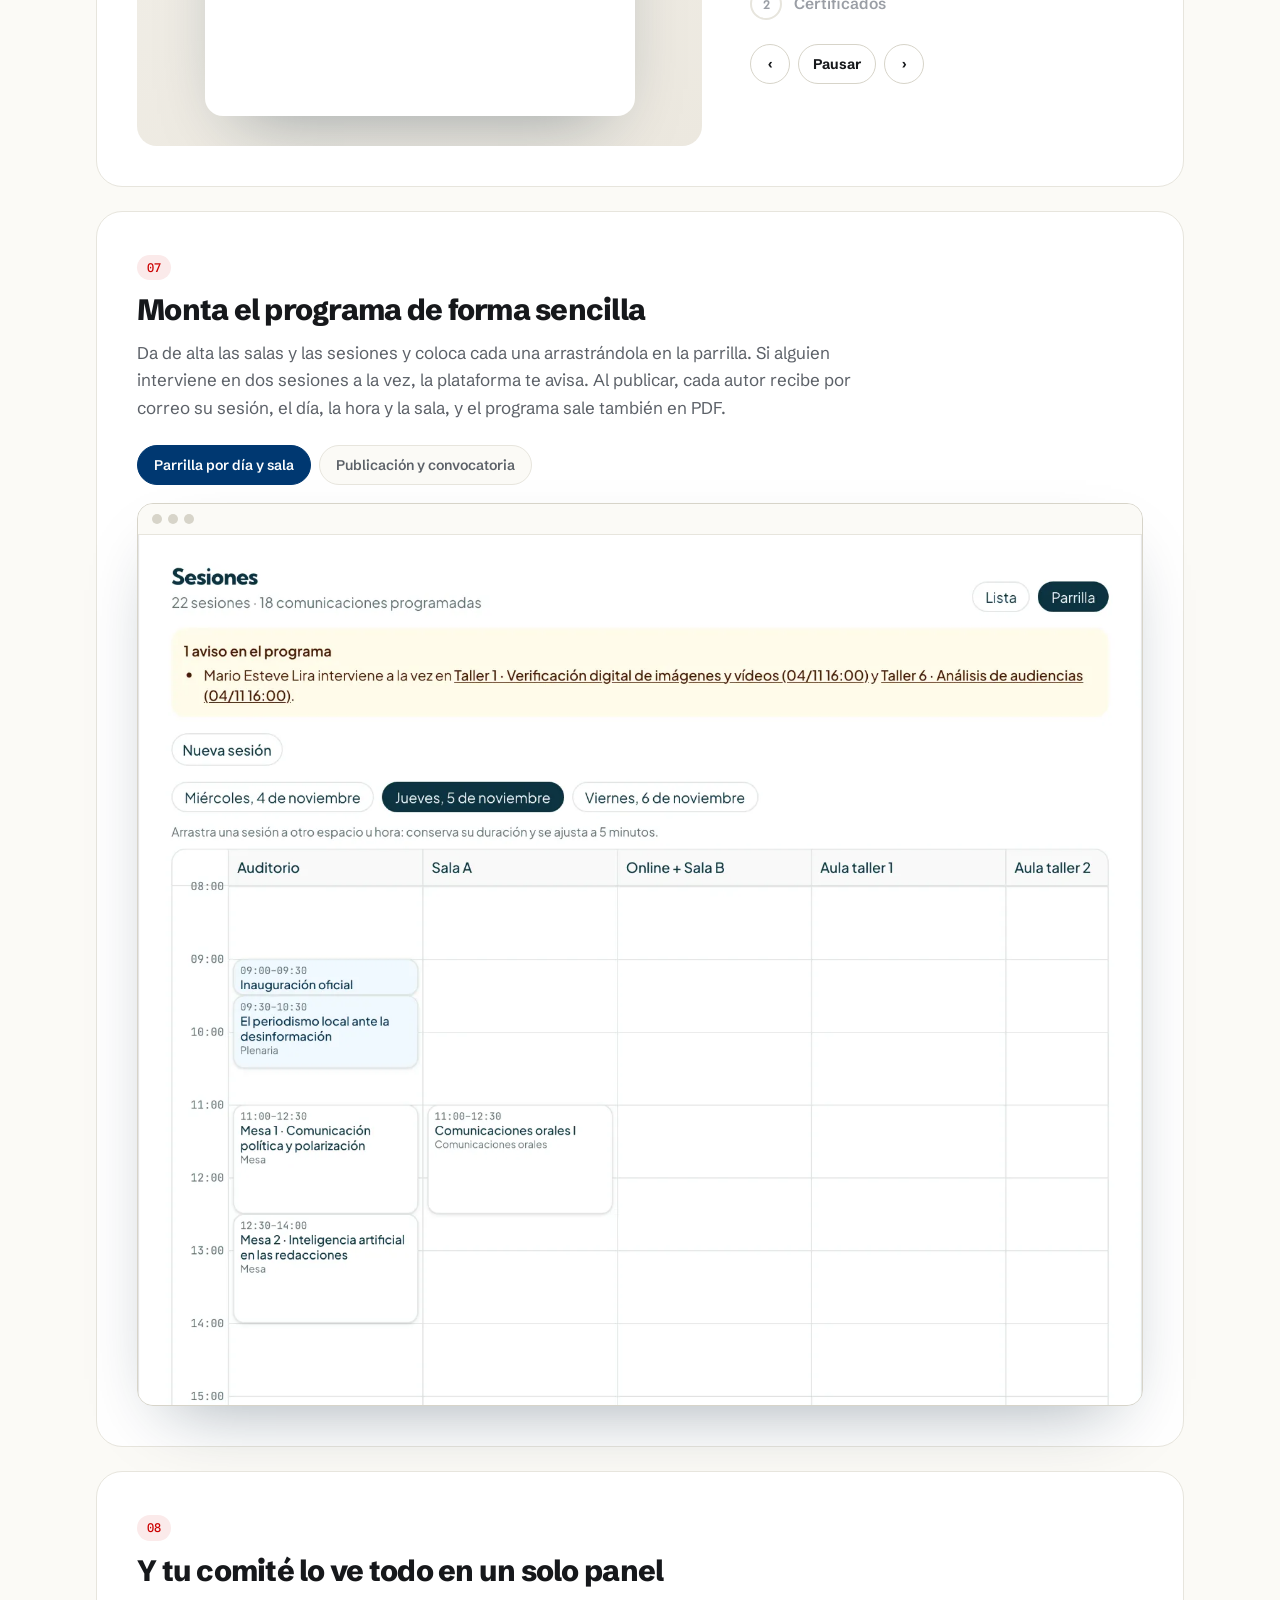
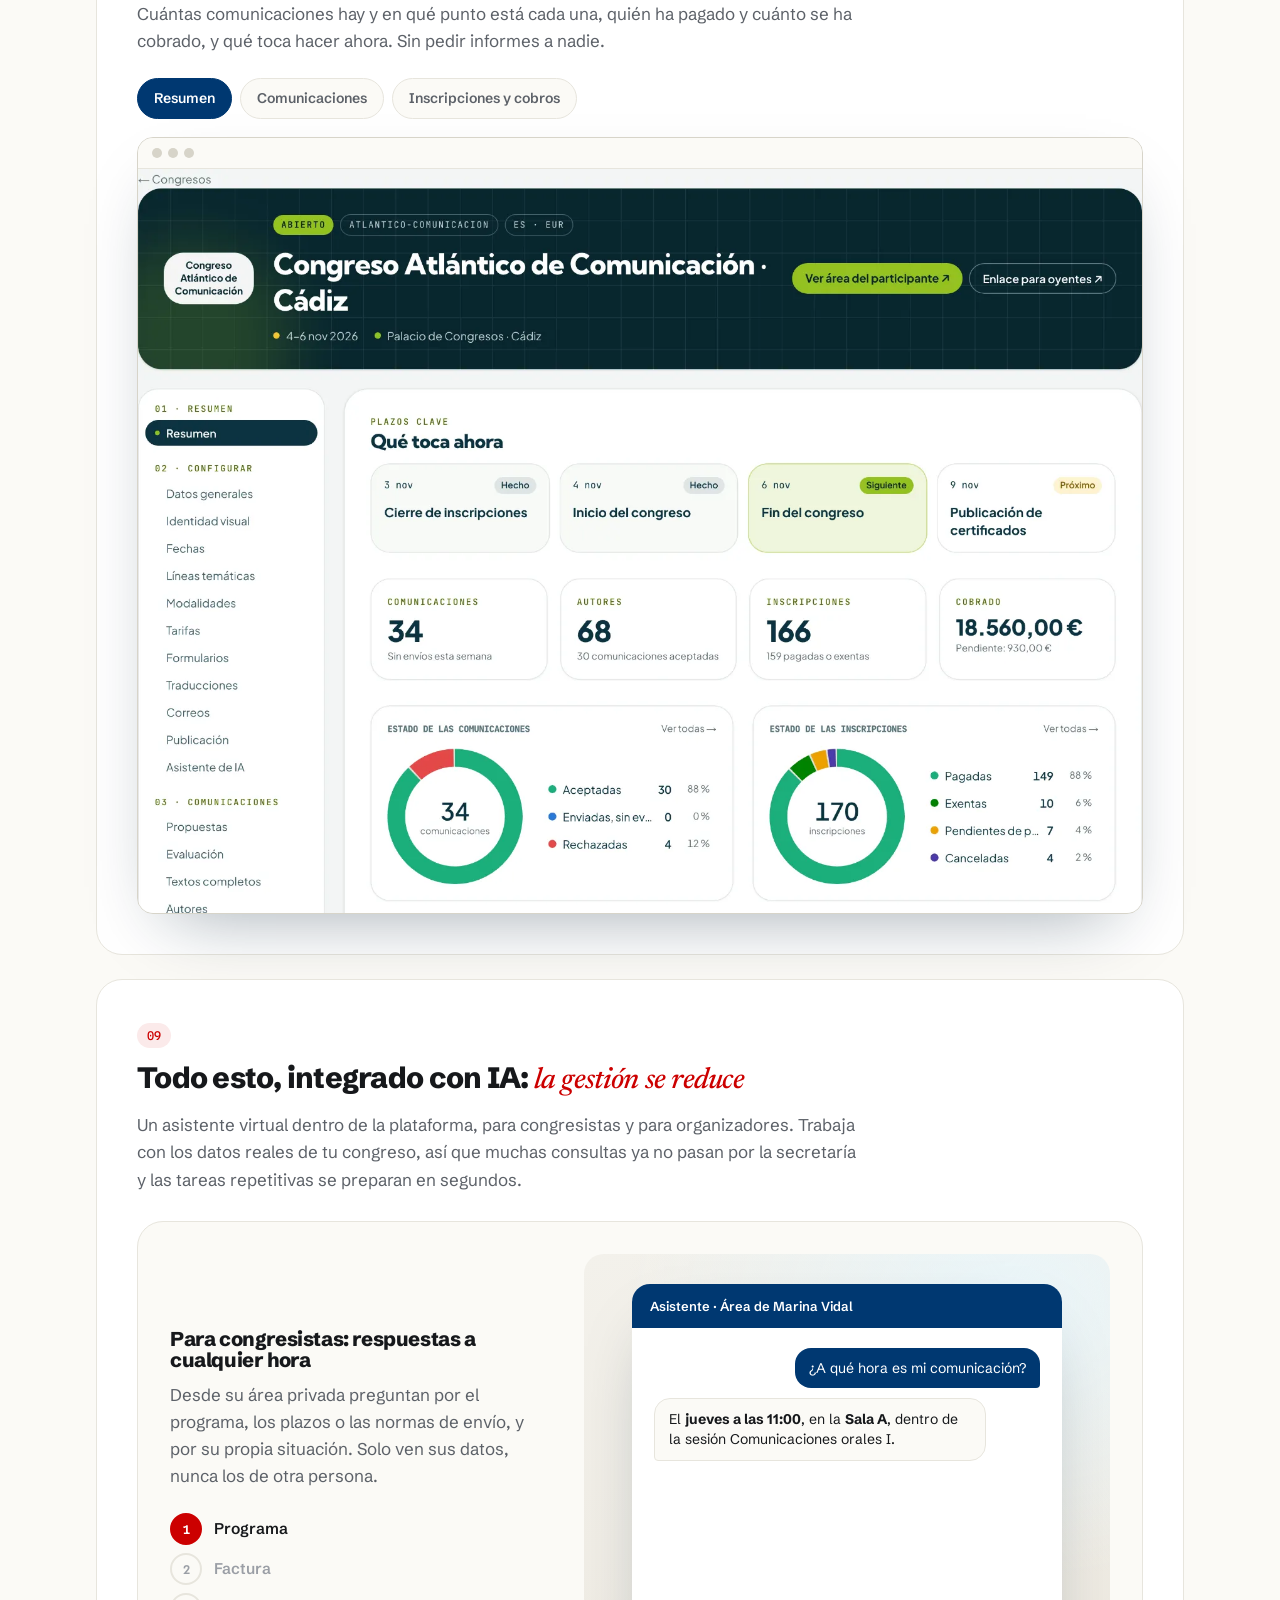
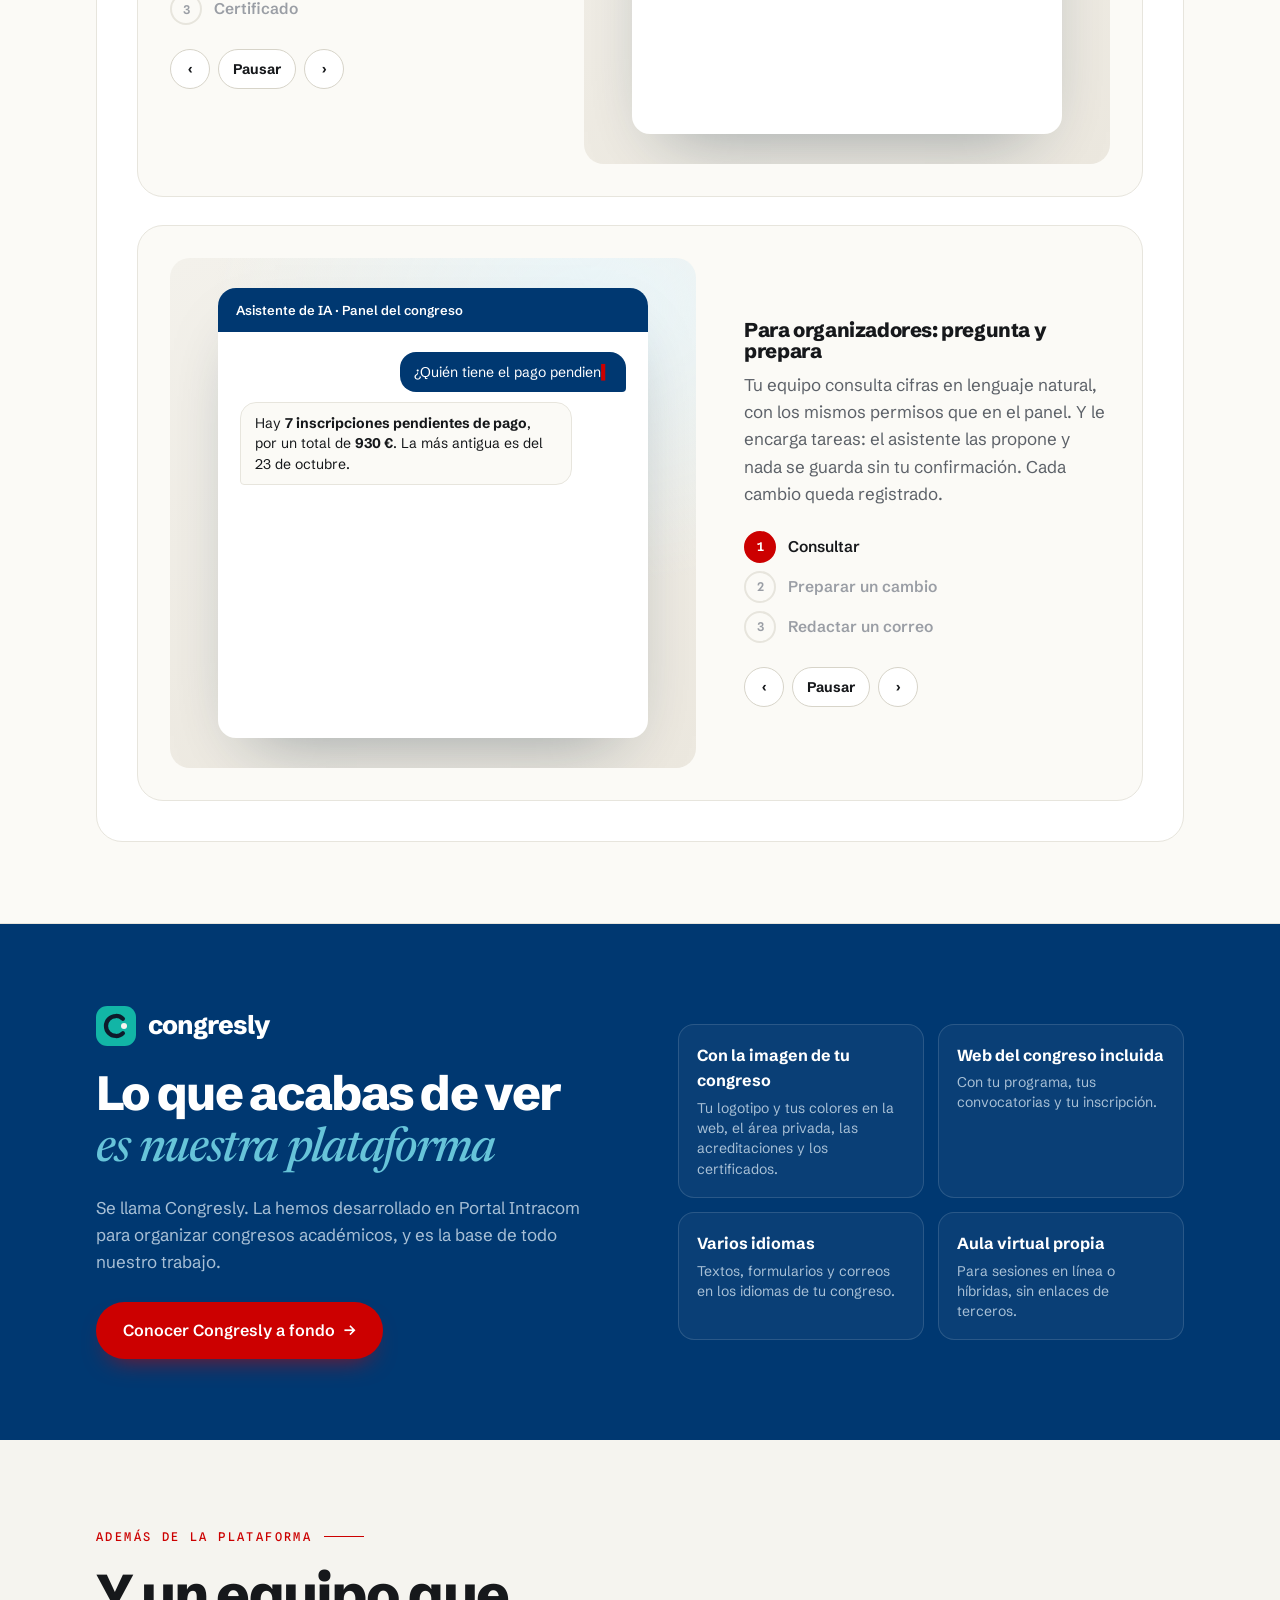
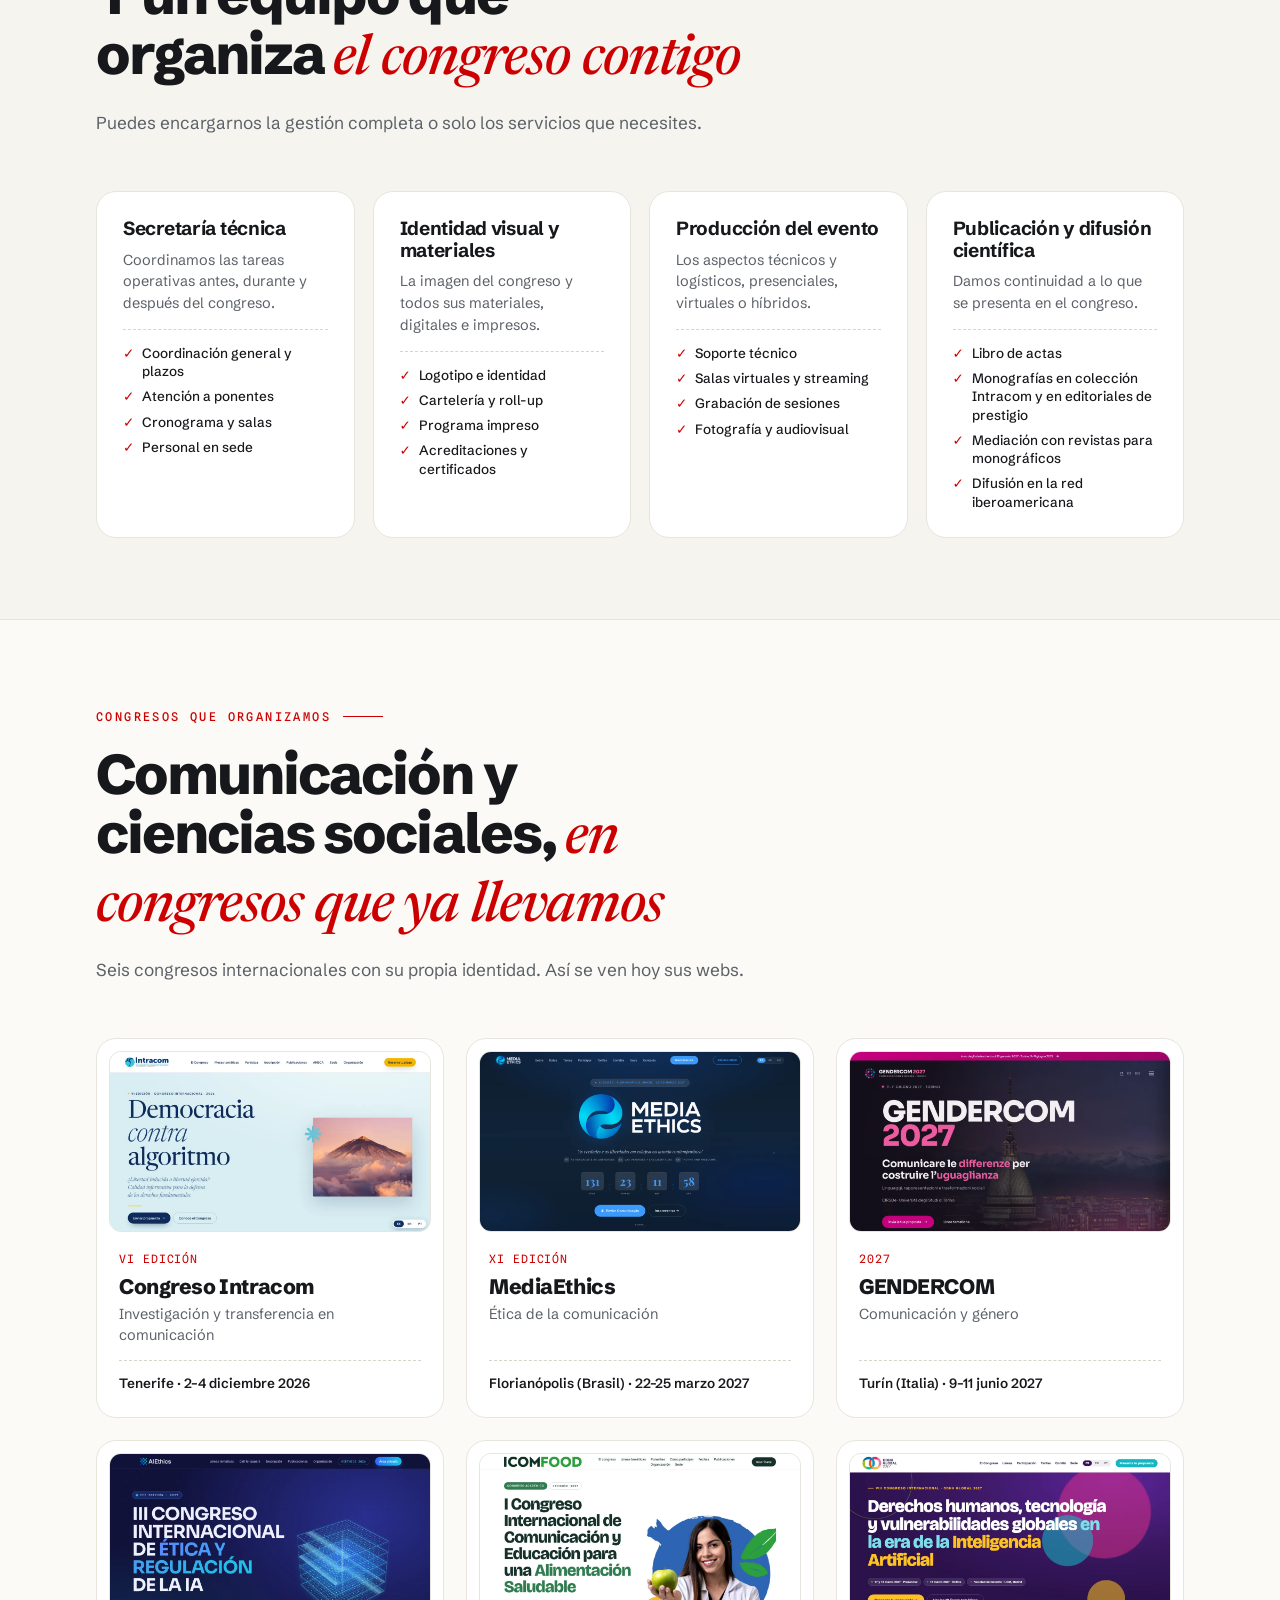
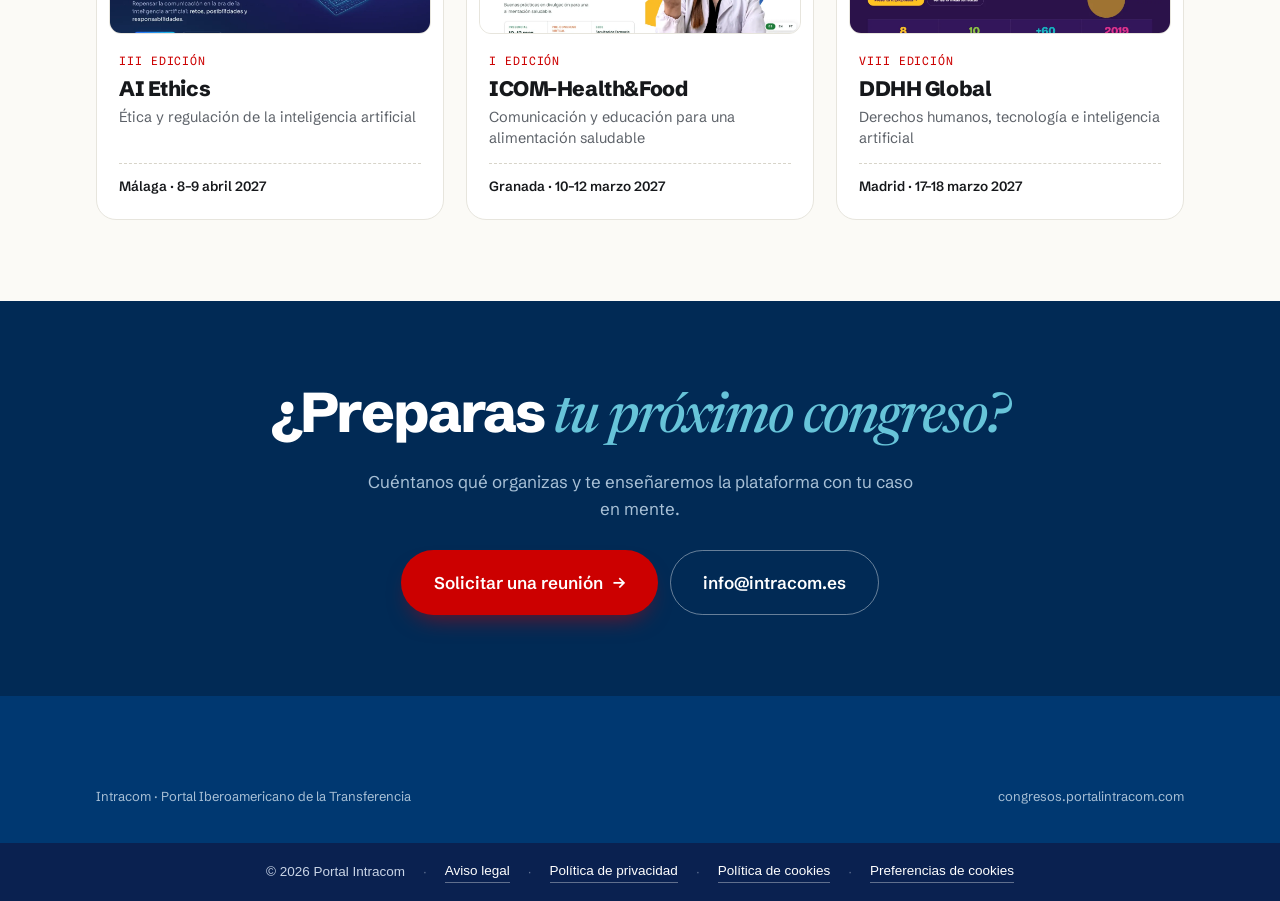
==== commit 0a7bf65a: "Campaña comunicación: sección con los seis congresos que organizamos y la portada de sus webs Co-Aut" ====
--- a/comunicacion/index.html
+++ b/comunicacion/index.html
@@ -39,6 +39,7 @@
       <a href="#asistente">Asistente IA</a>
       <a href="#congresly">Congresly</a>
       <a href="#equipo">Servicios</a>
+      <a href="#congresos">Congresos</a>
     </nav>
     <div class="nav-cta">
       <a href="#contacto" class="btn btn-primary">Solicitar una reunión</a>
@@ -455,6 +456,73 @@
   </div>
 </section>
 
+<!-- ============ CONGRESOS ============ -->
+<section class="congresos" id="congresos">
+  <div class="container">
+    <div class="section-head">
+      <p class="eyebrow"><span>Congresos que organizamos</span></p>
+      <h2 class="h-title">Comunicación y ciencias sociales, <em>en congresos que ya llevamos</em></h2>
+      <p class="lead">Seis congresos internacionales con su propia identidad. Así se ven hoy sus webs.</p>
+    </div>
+    <ul class="congresos__rejilla">
+      <li>
+        <a class="congreso" href="https://congresointracom.com/" target="_blank" rel="noopener">
+          <span class="congreso__web"><img src="img/web-intracom.webp" width="1200" height="675" loading="lazy" alt="Portada de la web de Congreso Intracom"></span>
+          <span class="congreso__ed">VI edición</span>
+          <strong class="congreso__nombre">Congreso Intracom</strong>
+          <span class="congreso__tema">Investigación y transferencia en comunicación</span>
+          <span class="congreso__sede">Tenerife · 2–4 diciembre 2026</span>
+        </a>
+      </li>
+      <li>
+        <a class="congreso" href="https://mediaethicsconference.com/" target="_blank" rel="noopener">
+          <span class="congreso__web"><img src="img/web-mediaethics.webp" width="1200" height="675" loading="lazy" alt="Portada de la web de MediaEthics"></span>
+          <span class="congreso__ed">XI edición</span>
+          <strong class="congreso__nombre">MediaEthics</strong>
+          <span class="congreso__tema">Ética de la comunicación</span>
+          <span class="congreso__sede">Florianópolis (Brasil) · 22–25 marzo 2027</span>
+        </a>
+      </li>
+      <li>
+        <a class="congreso" href="https://gendercom.org/" target="_blank" rel="noopener">
+          <span class="congreso__web"><img src="img/web-gendercom.webp" width="1200" height="675" loading="lazy" alt="Portada de la web de GENDERCOM"></span>
+          <span class="congreso__ed">2027</span>
+          <strong class="congreso__nombre">GENDERCOM</strong>
+          <span class="congreso__tema">Comunicación y género</span>
+          <span class="congreso__sede">Turín (Italia) · 9–11 junio 2027</span>
+        </a>
+      </li>
+      <li>
+        <a class="congreso" href="https://aiethics.portalintracom.com/" target="_blank" rel="noopener">
+          <span class="congreso__web"><img src="img/web-aiethics.webp" width="1200" height="675" loading="lazy" alt="Portada de la web de AI Ethics"></span>
+          <span class="congreso__ed">III edición</span>
+          <strong class="congreso__nombre">AI Ethics</strong>
+          <span class="congreso__tema">Ética y regulación de la inteligencia artificial</span>
+          <span class="congreso__sede">Málaga · 8–9 abril 2027</span>
+        </a>
+      </li>
+      <li>
+        <a class="congreso" href="https://icomfood.portalintracom.com/" target="_blank" rel="noopener">
+          <span class="congreso__web"><img src="img/web-icomfood.webp" width="1200" height="675" loading="lazy" alt="Portada de la web de ICOM–Health&amp;Food"></span>
+          <span class="congreso__ed">I edición</span>
+          <strong class="congreso__nombre">ICOM–Health&amp;Food</strong>
+          <span class="congreso__tema">Comunicación y educación para una alimentación saludable</span>
+          <span class="congreso__sede">Granada · 10–12 marzo 2027</span>
+        </a>
+      </li>
+      <li>
+        <a class="congreso" href="https://ddhhglobal.portalintracom.com/" target="_blank" rel="noopener">
+          <span class="congreso__web"><img src="img/web-ddhhglobal.webp" width="1200" height="675" loading="lazy" alt="Portada de la web de DDHH Global"></span>
+          <span class="congreso__ed">VIII edición</span>
+          <strong class="congreso__nombre">DDHH Global</strong>
+          <span class="congreso__tema">Derechos humanos, tecnología e inteligencia artificial</span>
+          <span class="congreso__sede">Madrid · 17–18 marzo 2027</span>
+        </a>
+      </li>
+    </ul>
+  </div>
+</section>
+
 <!-- ============ CIERRE ============ -->
 <section class="cierre" id="contacto">
   <div class="container">
--- a/comunicacion/comunicacion.css
+++ b/comunicacion/comunicacion.css
@@ -281,10 +281,23 @@
 .boton-claro:hover { border-color: #fff; background: rgba(255, 255, 255, .08); }
 
 /* ---------- Tableta ---------- */
+/* ---------- Congresos que organizamos ---------- */
+.congresos { padding-block: clamp(64px, 9vh, 104px); background: var(--surface-2); border-top: 1px solid var(--border); }
+.congresos__rejilla { list-style: none; margin: 0; padding: 0; display: grid; grid-template-columns: repeat(3, minmax(0, 1fr)); gap: 22px; }
+.congreso { display: flex; flex-direction: column; height: 100%; color: inherit; text-decoration: none; background: var(--surface); border: 1px solid var(--border); border-radius: 20px; padding: 12px 12px 22px; transition: transform .25s ease, box-shadow .25s ease; }
+.congreso:hover, .congreso:focus-visible { transform: translateY(-3px); box-shadow: var(--shadow-lg); }
+.congreso__web { display: block; aspect-ratio: 16 / 9; border-radius: 12px; overflow: hidden; border: 1px solid var(--border); margin-bottom: 18px; background: var(--paper); }
+.congreso__web img { display: block; width: 100%; height: 100%; object-fit: cover; object-position: top; }
+.congreso__ed, .congreso__nombre, .congreso__tema, .congreso__sede { padding-inline: 10px; }
+.congreso__ed { font-family: var(--font-mono); font-size: 11.5px; letter-spacing: .08em; text-transform: uppercase; color: var(--accent); margin-bottom: 6px; }
+.congreso__nombre { font-family: var(--font-display); font-size: 21px; font-weight: 800; letter-spacing: -.02em; line-height: 1.15; }
+.congreso__tema { font-size: 14.5px; color: var(--muted); line-height: 1.45; margin: 6px 0 14px; }
+.congreso__sede { margin-top: auto; padding-top: 12px; border-top: 1px dashed var(--border-strong); margin-inline: 10px; padding-inline: 0; font-size: 13.5px; font-weight: 600; }
+
 @media (max-width: 1060px) {
   .demo, .demo--inversa { grid-template-columns: minmax(0, 1fr); gap: 28px; padding: 28px; }
   .demo--inversa .demo__texto { order: 0; }
-  .equipo__rejilla { grid-template-columns: repeat(2, minmax(0, 1fr)); }
+  .equipo__rejilla, .congresos__rejilla { grid-template-columns: repeat(2, minmax(0, 1fr)); }
   .congresly__fila { grid-template-columns: minmax(0, 1fr); }
 }
 @media (max-width: 860px) {
@@ -327,7 +340,7 @@
   .acreditacion .qr { width: 80px; height: 80px; }
   .movil { transform: translate(64px, 8px) scale(.88); }
   .demo[data-paso="1"] .movil { transform: translate(74px, 8px) scale(.82); opacity: .55; }
-  .congresly__lista, .equipo__rejilla { grid-template-columns: minmax(0, 1fr); }
+  .congresly__lista, .equipo__rejilla, .congresos__rejilla { grid-template-columns: minmax(0, 1fr); }
   .cierre__botones .btn { width: 100%; justify-content: center; }
 }
 @media (prefers-reduced-motion: reduce) {
